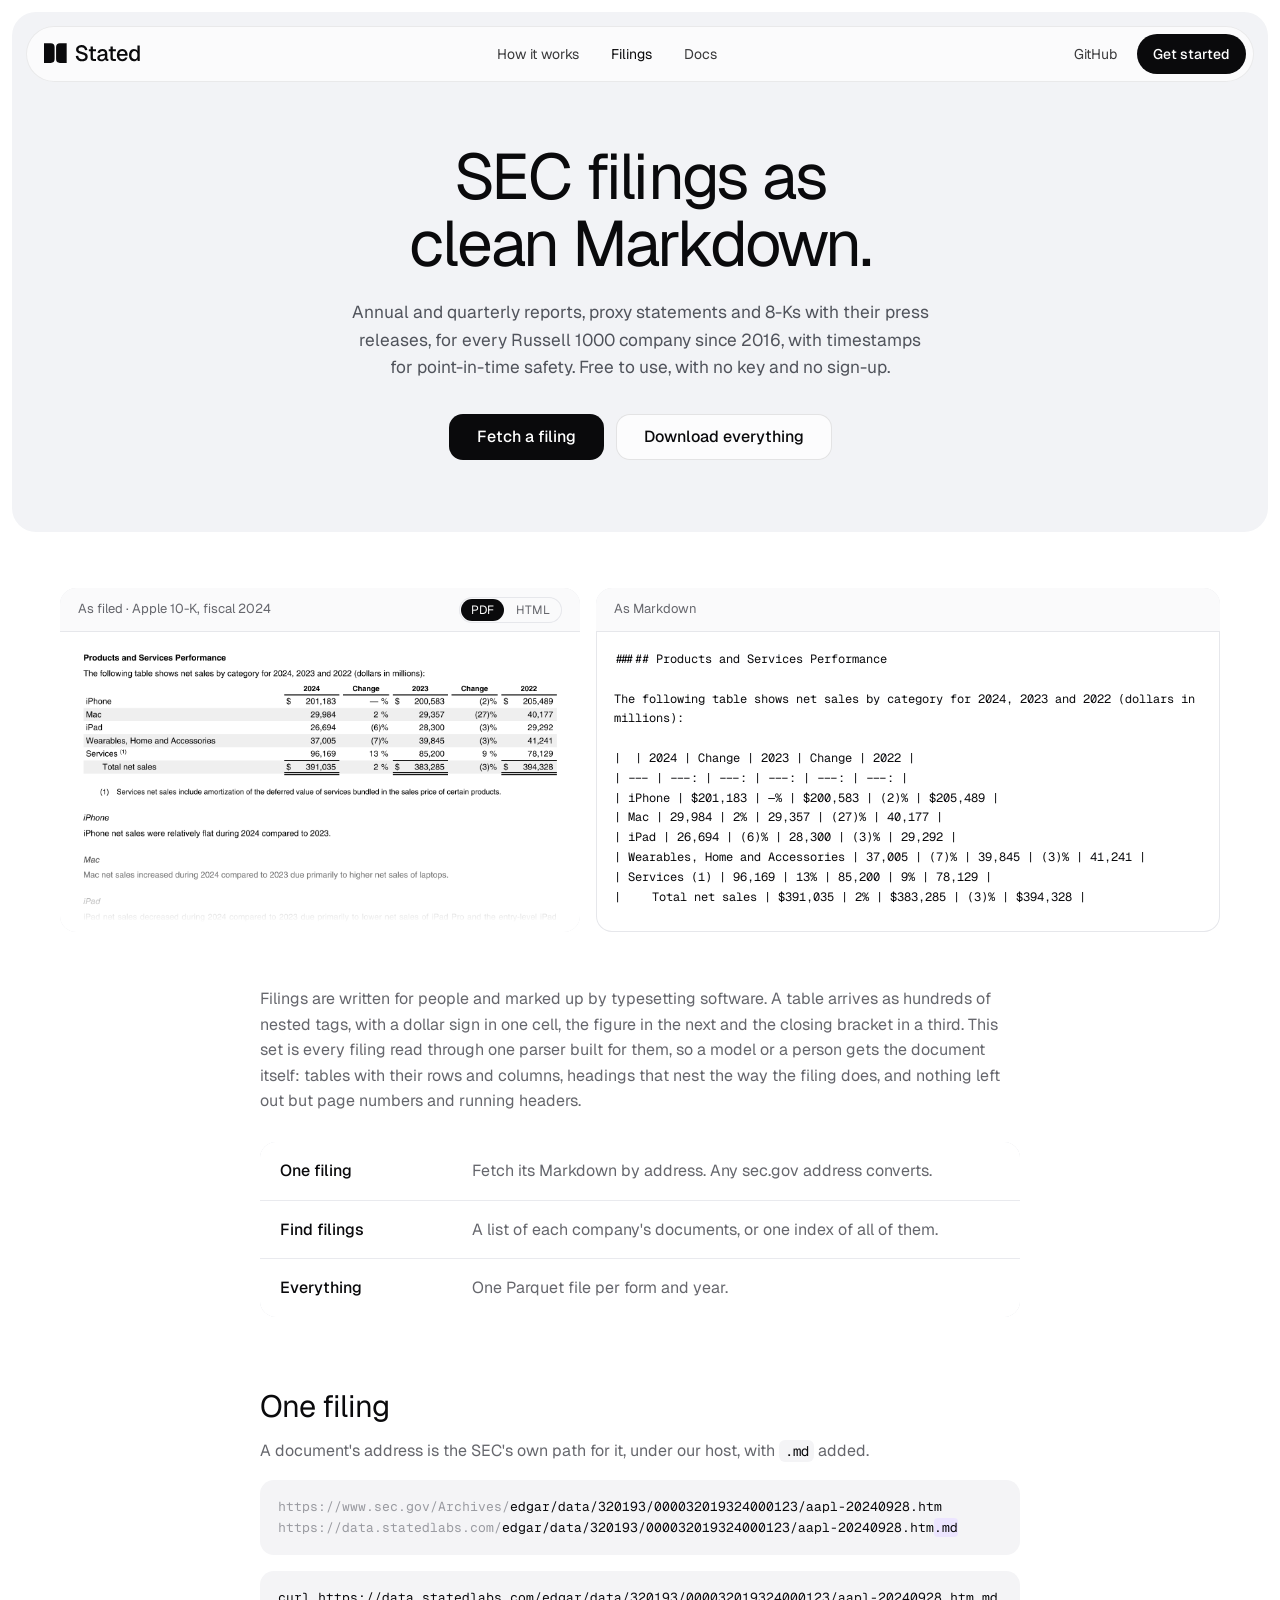
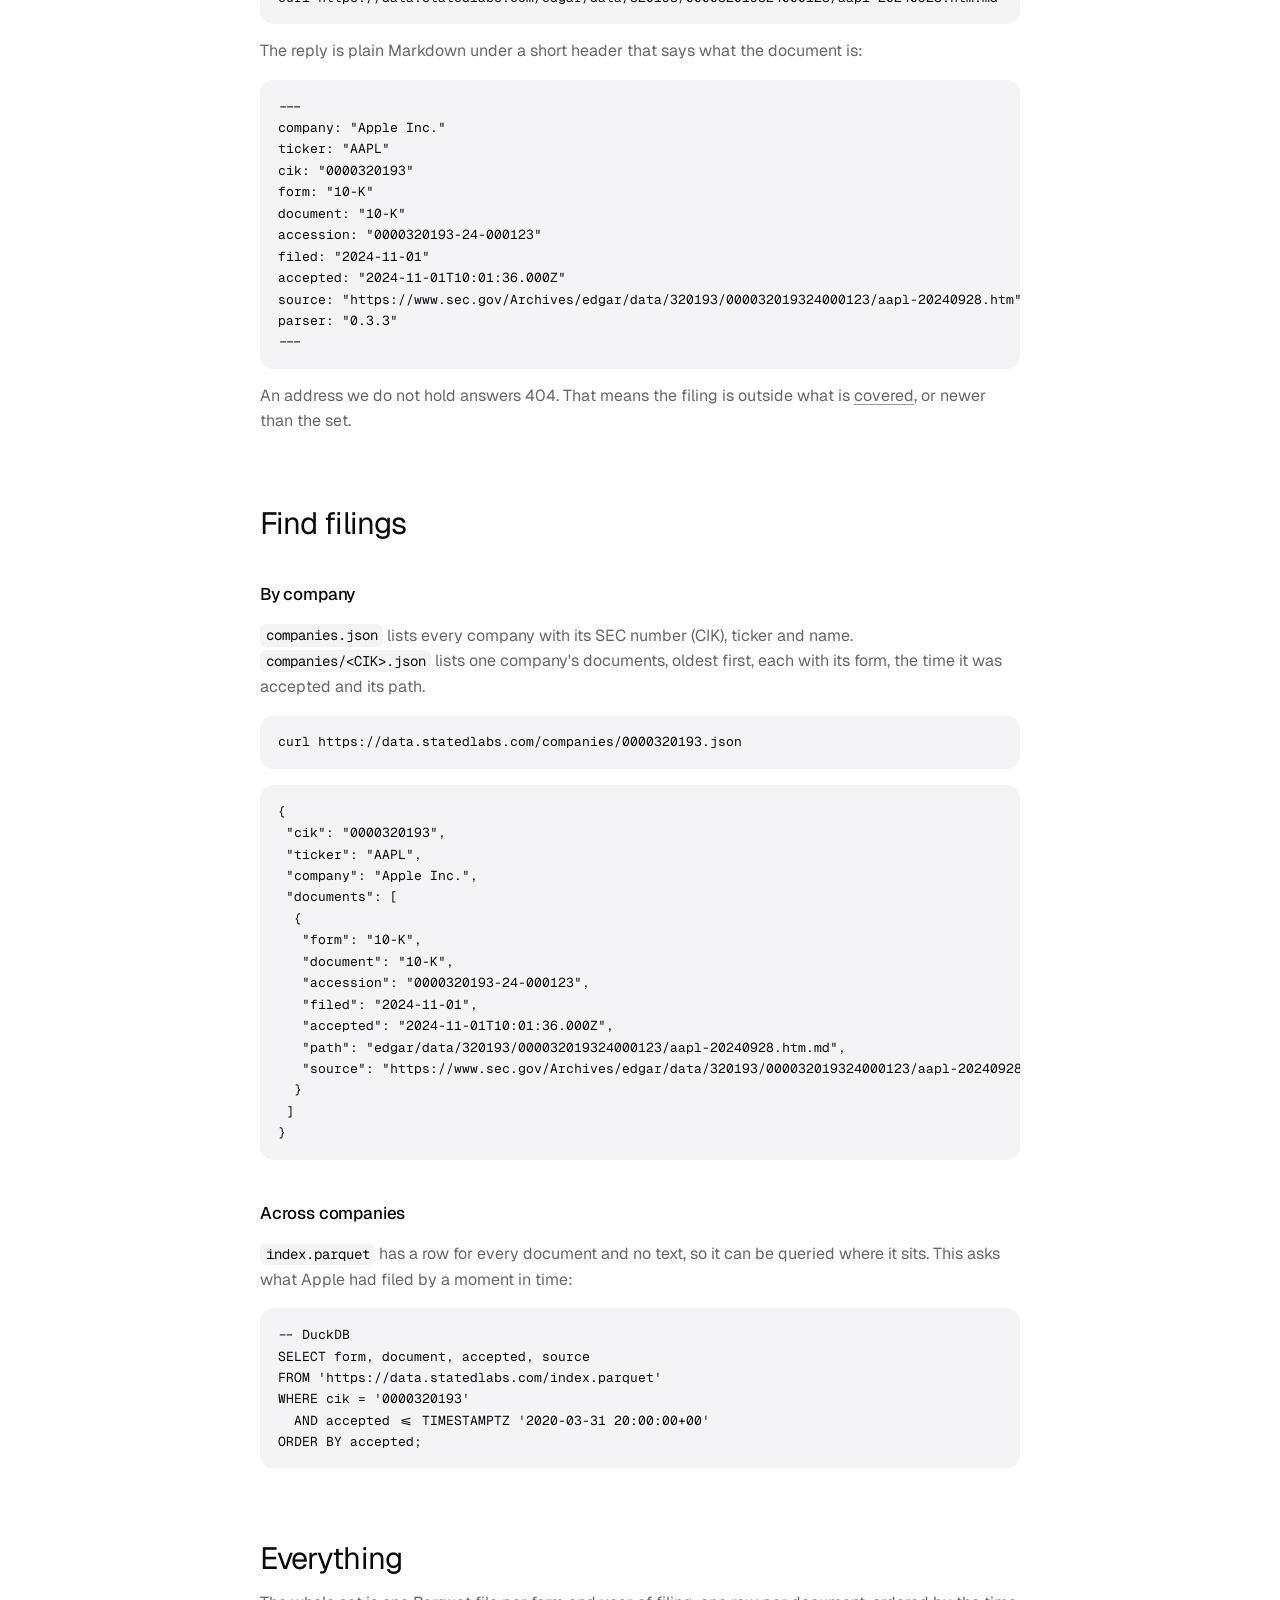
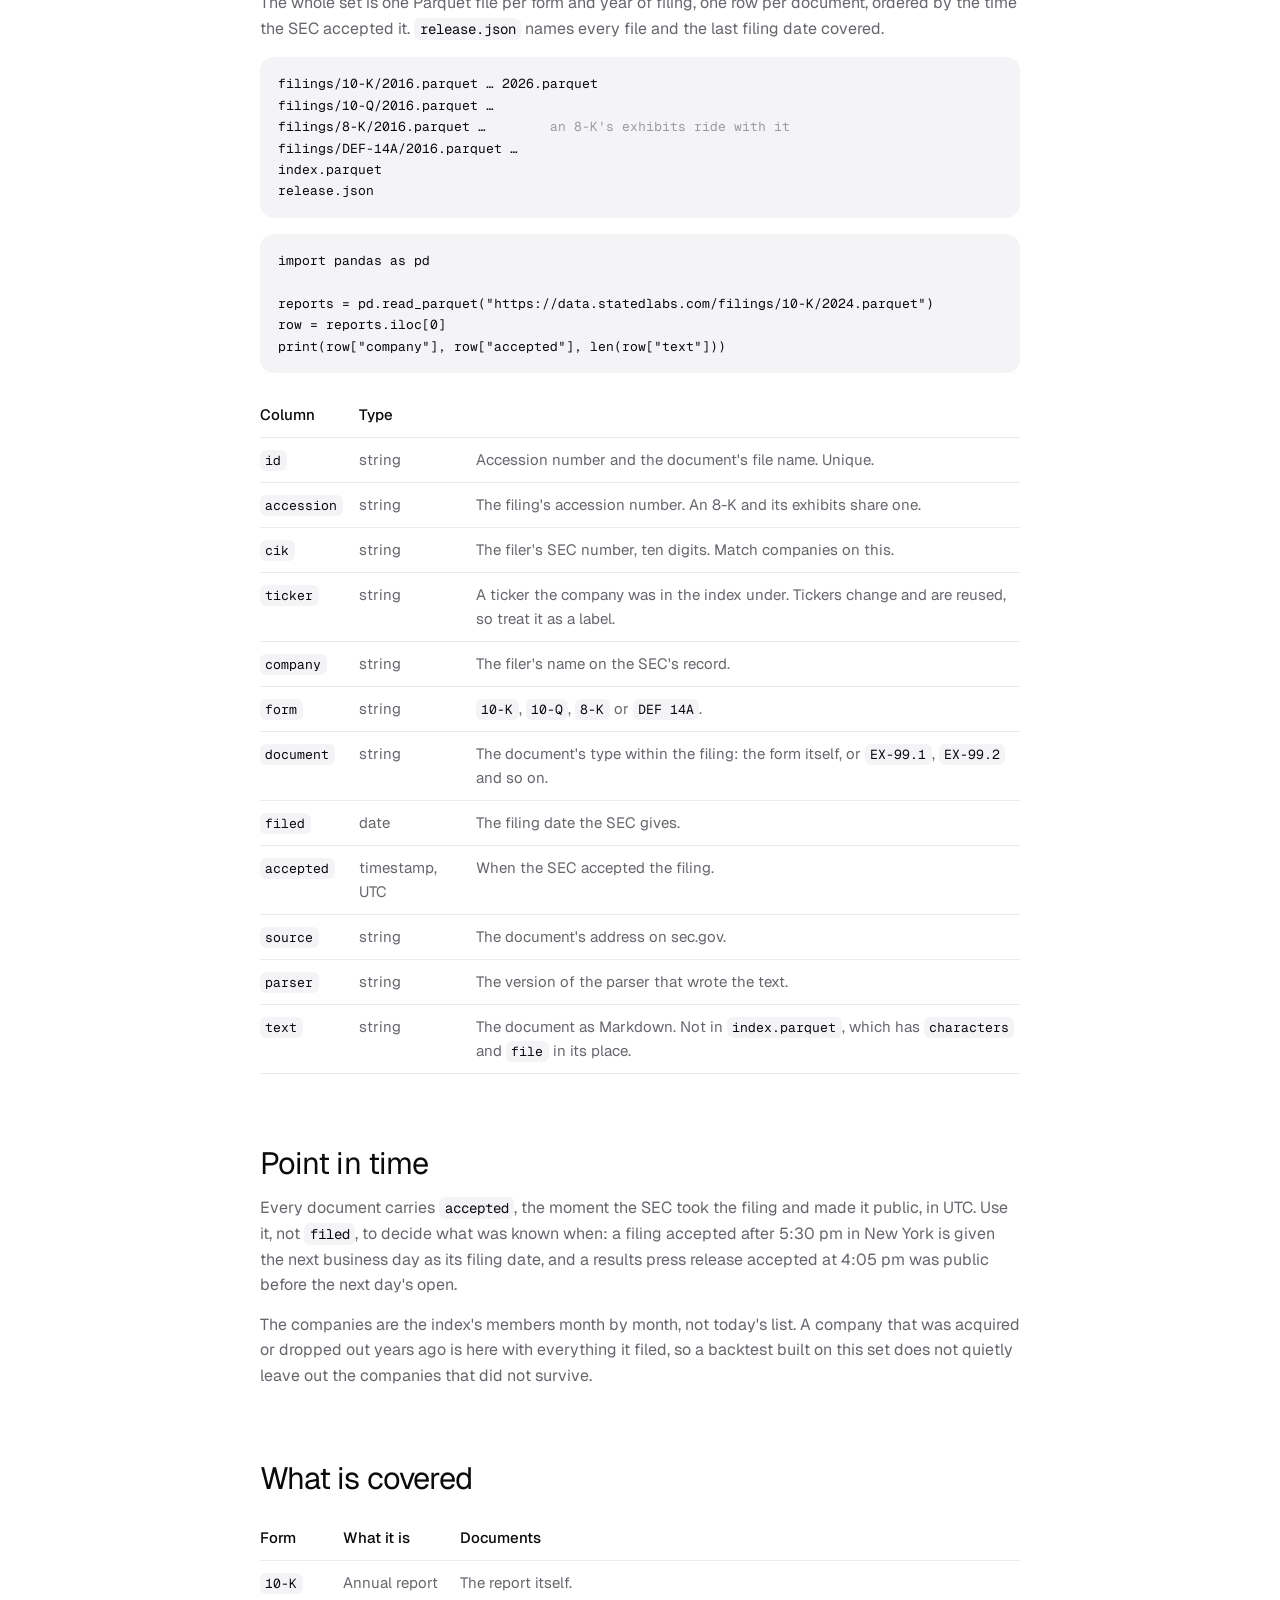
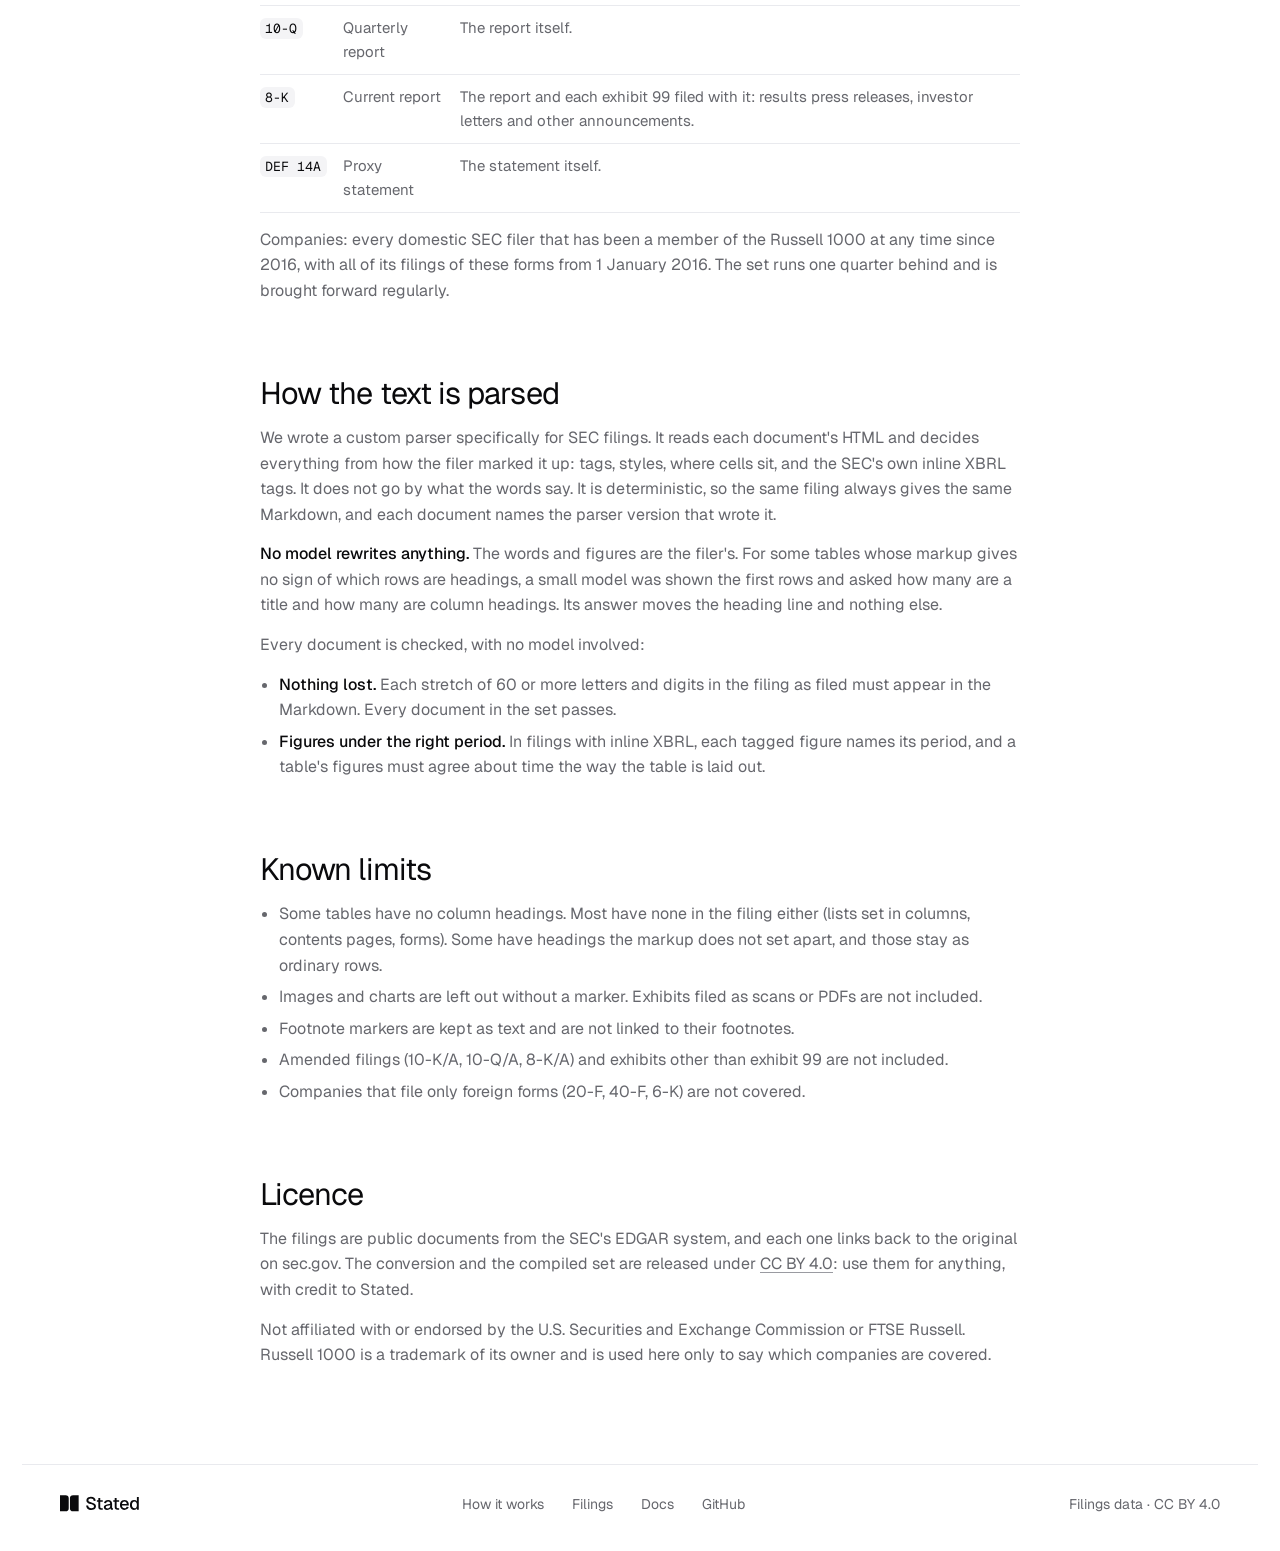
==== site/filings/index.html @ c60f2b0d "Filings guide: show the PDF page beside the Markdown The left panel's first view is now the page fro" ====
<!doctype html>
<html lang="en">
<head>
<meta charset="utf-8">
<meta name="viewport" content="width=device-width, initial-scale=1, viewport-fit=cover">
<meta name="description" content="SEC filings as clean Markdown: annual and quarterly reports, proxy statements and 8-Ks for the Russell 1000 since 2016, each with the time the SEC accepted it. Free to use.">
<title>SEC filings as Markdown · Stated</title>
<link rel="icon" href="../favicon.ico" sizes="32x32">
<link rel="icon" href="../favicon.svg" type="image/svg+xml">
<link rel="apple-touch-icon" href="../apple-touch-icon.png">
<link rel="preconnect" href="https://fonts.googleapis.com">
<link rel="preconnect" href="https://fonts.gstatic.com" crossorigin>
<link rel="stylesheet" href="https://fonts.googleapis.com/css2?family=Geist:wght@400;500;600&family=Geist+Mono:wght@400;500&display=swap">
<style>
html, body { margin: 0; }
/* The landing page's tokens and manner: one sans at regular weight, mono only for code and values, colour nearly
   absent. This page is reference, so it is a single reading column under a short inset panel. */
:root {
  --bg: #FFFFFF; --fg: #0A0A0C; --muted: #66676D; --faint: #9A9BA1; --rule: #E9EAEE; --band: #F4F4F6;
  --win: #FFFFFF; --win-rule: #E6E7EB; --win-bar: #FAFAFB; --hl: #ECE5FF; --accent: #6D3DF2;
  --media: #F2F3F6; --media-ink: #0A0A0C; --media-muted: #50535B;
  --nav-bg: rgba(255, 255, 255, 0.72); --nav-ink: #0A0A0C; --nav-rule: rgba(10, 10, 12, 0.07);
  --btn-bg: #0A0A0C; --btn-ink: #FFFFFF; --btn-hover: #26282E;
  --btn2-bg: rgba(255, 255, 255, 0.75); --btn2-ink: #0A0A0C; --btn2-rule: rgba(10, 10, 12, 0.1); --btn2-hover: #FFFFFF;
  --sans: "Geist", system-ui, -apple-system, "Segoe UI", Helvetica, Arial, sans-serif;
  --mono: "Geist Mono", ui-monospace, "SF Mono", Menlo, Consolas, monospace;
}
@media (prefers-color-scheme: dark) {
  :root:not([data-theme="light"]) {
    --bg: #0A0A0C; --fg: #F2F2F4; --muted: #9C9DA4; --faint: #6E6F76; --rule: #1E1F24; --band: #111216;
    --win: #17181D; --win-rule: #26272E; --win-bar: #1B1C22; --hl: rgba(160, 130, 255, 0.2); --accent: #A98BFF;
    --media: #0B0F16; --media-ink: #F5F7FA; --media-muted: rgba(245, 247, 250, 0.78);
    --nav-bg: rgba(255, 255, 255, 0.07); --nav-ink: #F5F7FA; --nav-rule: rgba(255, 255, 255, 0.1);
    --btn-bg: #FFFFFF; --btn-ink: #0A0A0C; --btn-hover: #E9ECF2;
    --btn2-bg: rgba(255, 255, 255, 0.1); --btn2-ink: #F5F7FA; --btn2-rule: rgba(255, 255, 255, 0.14); --btn2-hover: rgba(255, 255, 255, 0.16);
    color-scheme: dark;
  }
}
:root[data-theme="dark"] {
  --bg: #0A0A0C; --fg: #F2F2F4; --muted: #9C9DA4; --faint: #6E6F76; --rule: #1E1F24; --band: #111216;
  --win: #17181D; --win-rule: #26272E; --win-bar: #1B1C22; --hl: rgba(160, 130, 255, 0.2); --accent: #A98BFF;
  --media: #0B0F16; --media-ink: #F5F7FA; --media-muted: rgba(245, 247, 250, 0.78);
  --nav-bg: rgba(255, 255, 255, 0.07); --nav-ink: #F5F7FA; --nav-rule: rgba(255, 255, 255, 0.1);
  --btn-bg: #FFFFFF; --btn-ink: #0A0A0C; --btn-hover: #E9ECF2;
  --btn2-bg: rgba(255, 255, 255, 0.1); --btn2-ink: #F5F7FA; --btn2-rule: rgba(255, 255, 255, 0.14); --btn2-hover: rgba(255, 255, 255, 0.16);
  color-scheme: dark;
}
body {
  background: var(--bg); color: var(--fg); font-family: var(--sans); font-size: 16px; line-height: 1.6;
  padding-left: max(12px, env(safe-area-inset-left, 0px)); padding-right: max(12px, env(safe-area-inset-right, 0px));
  padding-block: 12px 0; -webkit-font-smoothing: antialiased;
}
a { color: inherit; }
a:focus-visible { outline: 2px solid var(--accent); outline-offset: 3px; border-radius: 8px; }

/* ---------- Top panel ---------- */
.hero {
  position: relative; border-radius: 24px; background: var(--media); color: var(--media-ink);
  display: grid; justify-items: center; text-align: center; padding: 132px 20px 72px;
}
.nav {
  position: absolute; top: 14px; left: 14px; right: 14px;
  display: flex; align-items: center; justify-content: space-between; gap: 16px;
  height: 56px; padding: 0 8px 0 18px; border-radius: 999px;
  background: var(--nav-bg); color: var(--nav-ink); box-shadow: inset 0 0 0 1px var(--nav-rule); text-align: left;
}
.brand { display: inline-flex; align-items: center; text-decoration: none; }
.logo {
  display: block; height: 22px; aspect-ratio: 525 / 120; background-color: currentColor;
  -webkit-mask: url("../logo.svg") center / contain no-repeat; mask: url("../logo.svg") center / contain no-repeat;
}
.nav-mid { display: flex; gap: 32px; font-size: 0.875rem; }
.nav-mid a, .nav-end a.plain { text-decoration: none; opacity: 0.8; }
.nav-mid a:hover, .nav-end a.plain:hover, .nav-mid a[aria-current] { opacity: 1; }
.nav-end { display: flex; align-items: center; gap: 20px; font-size: 0.875rem; }
.pill { text-decoration: none; background: var(--btn-bg); color: var(--btn-ink); padding: 9px 16px; border-radius: 999px; font-weight: 500; }
@media (max-width: 760px) { .nav-mid, .nav-end a.plain { display: none; } }
h1 { margin: 0; max-width: 16ch; font-weight: 400; font-size: clamp(2.4rem, 5vw, 4.25rem); line-height: 1.04; letter-spacing: -0.035em; text-wrap: balance; }
.lede { margin: 22px 0 0; max-width: 40rem; text-wrap: balance; font-size: clamp(1.05rem, 1.35vw, 1.2rem); color: var(--media-muted); }
.actions { display: flex; flex-wrap: wrap; justify-content: center; gap: 12px; margin-top: 32px; }
.btn { display: inline-flex; align-items: center; text-decoration: none; font-size: 1rem; font-weight: 500; line-height: 1; padding: 15px 28px; border-radius: 14px; transition: background-color 160ms ease; }
.btn-light { background: var(--btn-bg); color: var(--btn-ink); }
.btn-light:hover { background: var(--btn-hover); }
.btn-glass { background: var(--btn2-bg); color: var(--btn2-ink); box-shadow: inset 0 0 0 1px var(--btn2-rule); }
.btn-glass:hover { background: var(--btn2-hover); }

/* ---------- Before and after ---------- */
.pair { max-width: 1160px; margin: 56px auto 0; display: grid; grid-template-columns: 5fr 6fr; gap: 16px; }
@media (max-width: 900px) { .pair { grid-template-columns: 1fr; } }
.win { min-width: 0; border-radius: 16px; background: var(--win); box-shadow: inset 0 0 0 1px var(--win-rule); overflow: hidden; }
.win-bar { display: flex; align-items: center; justify-content: space-between; gap: 12px; min-height: 44px; box-sizing: border-box; padding: 0 18px; background: var(--win-bar); border-bottom: 1px solid var(--win-rule); font-size: 0.8125rem; color: var(--muted); }
.win { position: relative; }
.win > input { position: absolute; opacity: 0; pointer-events: none; }
.seg { display: inline-flex; gap: 2px; padding: 2px; border-radius: 999px; box-shadow: inset 0 0 0 1px var(--win-rule); }
.seg label { padding: 2px 10px; border-radius: 999px; font-size: 0.75rem; line-height: 1.5; cursor: pointer; }
#filed-pdf:checked ~ .win-bar label[for="filed-pdf"], #filed-html:checked ~ .win-bar label[for="filed-html"] { background: var(--fg); color: var(--bg); }
.win > input:focus-visible ~ .win-bar .seg { outline: 2px solid var(--accent); outline-offset: 2px; }
.win .page { height: 300px; box-sizing: border-box; padding: 0 10px; background: #FFFFFF; display: none; place-items: start center; overflow: hidden; }
.win .page img { display: block; max-width: 100%; height: auto; -webkit-mask: linear-gradient(#000 70%, transparent); mask: linear-gradient(#000 70%, transparent); }
#filed-pdf:checked ~ .page { display: grid; }
#filed-html:not(:checked) ~ pre.soup { display: none; }
.win pre { margin: 0; padding: 18px; font-size: 0.75rem; white-space: pre-wrap; border-radius: 0; background: none; box-shadow: none; height: 300px; box-sizing: border-box; }
.win pre.soup { white-space: pre-wrap; word-break: break-all; color: var(--faint); overflow: hidden; -webkit-mask: linear-gradient(#000 70%, transparent); mask: linear-gradient(#000 70%, transparent); }

/* ---------- Reading column ---------- */
main { max-width: 760px; margin: 0 auto; padding: 40px clamp(4px, 3vw, 24px) 96px; }
h2 { margin: 72px 0 0; font-weight: 400; font-size: clamp(1.6rem, 2.4vw, 2.1rem); line-height: 1.15; letter-spacing: -0.03em; scroll-margin-top: 24px; }
h3 { margin: 40px 0 0; font-weight: 500; font-size: 1.0625rem; letter-spacing: -0.01em; scroll-margin-top: 24px; }
p, ul { margin: 14px 0 0; }
p, li { color: var(--muted); }
p strong, li strong { color: var(--fg); font-weight: 500; }
ul { padding-left: 1.2em; }
li + li { margin-top: 6px; }
main a { text-decoration-color: var(--faint); text-underline-offset: 3px; }
main a:hover { text-decoration-color: currentColor; }
code { font-family: var(--mono); font-size: 0.875em; background: var(--band); padding: 0.15em 0.4em; border-radius: 6px; color: var(--fg); }
pre {
  margin: 16px 0 0; padding: 16px 18px; border-radius: 14px; background: var(--band); overflow-x: auto;
  font-family: var(--mono); font-size: 0.8125rem; line-height: 1.65; color: var(--fg); tab-size: 2;
}
pre.wrap { white-space: pre-wrap; overflow-wrap: anywhere; }
pre .dim { color: var(--faint); }
pre mark { background: var(--hl); color: inherit; border-radius: 4px; padding: 1px 0; }
.ways { margin: 28px 0 0; padding: 0; list-style: none; display: grid; gap: 1px; background: var(--rule); border-radius: 16px; overflow: hidden; box-shadow: inset 0 0 0 1px var(--rule); }
.ways li { margin: 0; background: var(--bg); padding: 16px 20px; display: grid; grid-template-columns: 11rem 1fr; gap: 16px; align-items: baseline; }
.ways a { color: var(--fg); font-weight: 500; text-decoration: none; }
.ways a:hover { text-decoration: underline; text-underline-offset: 3px; }
@media (max-width: 600px) { .ways li { grid-template-columns: 1fr; gap: 2px; } }
.table { margin: 20px 0 0; overflow-x: auto; }
table { width: 100%; border-collapse: collapse; font-size: 0.9375rem; }
th { text-align: left; font-weight: 500; color: var(--fg); padding: 10px 16px 10px 0; border-bottom: 1px solid var(--rule); white-space: nowrap; }
td { vertical-align: top; padding: 10px 16px 10px 0; border-bottom: 1px solid var(--rule); color: var(--muted); }
td:first-child { white-space: nowrap; color: var(--fg); }
td:last-child, th:last-child { padding-right: 0; }

.footer { max-width: 1160px; margin: 0 auto; display: flex; flex-wrap: wrap; align-items: center; justify-content: space-between; gap: 16px 32px; padding: 28px clamp(4px, 3vw, 40px) 36px; font-size: 0.875rem; color: var(--muted); border-top: 1px solid var(--rule); }
.footer .brand { color: var(--fg); }
.footer .logo { height: 18px; }
.footer-links { display: flex; flex-wrap: wrap; gap: 8px 28px; }
.footer-links a { text-decoration: none; }
.footer-links a:hover { color: var(--fg); }
</style>
</head>
<body>
<header class="hero">
  <nav class="nav">
    <a class="brand" href="../" aria-label="Stated"><span class="logo" role="img" aria-label="Stated"></span></a>
    <div class="nav-mid">
      <a href="../#how">How it works</a>
      <a href="./" aria-current="page">Filings</a>
      <a href="https://github.com/zmccormick7/Stated/blob/main/docs/features.md">Docs</a>
    </div>
    <div class="nav-end">
      <a class="plain" href="https://github.com/zmccormick7/Stated">GitHub</a>
      <a class="pill" href="https://github.com/zmccormick7/Stated#install">Get started</a>
    </div>
  </nav>
  <h1>SEC filings as clean Markdown.</h1>
  <p class="lede">Annual and quarterly reports, proxy statements and 8-Ks with their press releases, for every Russell 1000 company since 2016, with timestamps for point-in-time safety. Free to use, with no key and no sign-up.</p>
  <div class="actions">
    <a class="btn btn-light" href="#one">Fetch a filing</a>
    <a class="btn btn-glass" href="#all">Download everything</a>
  </div>
</header>

<div class="pair" aria-label="The same table as filed and as Markdown">
  <div class="win">
    <input type="radio" name="filed" id="filed-pdf" checked>
    <input type="radio" name="filed" id="filed-html">
    <div class="win-bar"><span>As filed · Apple 10-K, fiscal 2024</span><span class="seg"><label for="filed-pdf">PDF</label><label for="filed-html">HTML</label></span></div>
    <div class="page"><img src="apple-10k-net-sales.png" width="753" height="440" alt="The table as it appears in the PDF of the filing: net sales by category for 2024, 2023 and 2022, with a row each for iPhone, Mac, iPad, Wearables, Home and Accessories, and Services, and a total."></div>
    <pre class="soup" aria-hidden="true">&lt;tr&gt;&lt;td colspan="3" style="padding:2px 1pt;text-align:left;vertical-align:bottom"&gt;&lt;span style="color:#000000;font-family:'Helvetica',sans-serif;font-size:9pt;font-weight:400;line-height:100%"&gt;iPhone&lt;/span&gt;&lt;/td&gt;&lt;td style="border-top:1pt solid #000000;padding:2px 0 2px 1pt;text-align:left;vertical-align:bottom"&gt;&lt;span style="color:#000000;font-family:'Helvetica',sans-serif;font-size:9pt;font-weight:400;line-height:100%"&gt;$&lt;/span&gt;&lt;/td&gt;&lt;td style="border-top:1pt solid #000000;padding:2px 0;text-align:right;vertical-align:bottom"&gt;&lt;span style="color:#000000;font-family:'Helvetica',sans-serif;font-size:9pt;font-weight:400;line-height:100%"&gt;201,183&amp;#160;&lt;/span&gt;&lt;/td&gt;&lt;td style="border-top:1pt solid #000000;padding:2px 1pt 2px 0;text-align:right;vertical-align:bottom"/&gt;&lt;td colspan="3" style="padding:0 1pt"/&gt;&lt;td colspan="2" style="border-top:1pt solid #000000;padding:2px 0 2px 1pt;text-align:right;vertical-align:bottom"&gt;&lt;span style="color:#000000;font-family:'Helvetica',sans-serif;font-size:9pt;font-weight:400;line-height:100%"&gt;&amp;#8212;&amp;#160;&lt;/span&gt;&lt;/td&gt;&lt;td style="border-top:1pt solid #000000;padding:2px 1pt 2px 0;text-align:right;vertical-align:bottom"&gt;&lt;span style="color:#000000;font-family:'Helvetica',sans-serif;font-size:9pt;font-weight:400;line-height:100%"&gt;%&lt;/span&gt;&lt;/td&gt;&lt;td colspan="3" style="padding:0 1pt"/&gt;&lt;td style="border-top:1pt solid #000000;padding:2px 0 2px 1pt;text-align:left;vertical-align:bottom"&gt;&lt;span style="color:#000000;font-family:'Helvetica',sans-serif;font-size:9pt;font-weight:400;line-height:100%"&gt;$&lt;/span&gt;&lt;/td&gt;</pre>
  </div>
  <div class="win">
    <div class="win-bar"><span>As Markdown</span></div>
<pre>##### Products and Services Performance

The following table shows net sales by category for 2024, 2023 and 2022 (dollars in millions):

|  | 2024 | Change | 2023 | Change | 2022 |
| --- | ---: | ---: | ---: | ---: | ---: |
| iPhone | $201,183 | —% | $200,583 | (2)% | $205,489 |
| Mac | 29,984 | 2% | 29,357 | (27)% | 40,177 |
| iPad | 26,694 | (6)% | 28,300 | (3)% | 29,292 |
| Wearables, Home and Accessories | 37,005 | (7)% | 39,845 | (3)% | 41,241 |
| Services (1) | 96,169 | 13% | 85,200 | 9% | 78,129 |
|   Total net sales | $391,035 | 2% | $383,285 | (3)% | $394,328 |</pre>
  </div>
</div>

<main>
  <p>Filings are written for people and marked up by typesetting software. A table arrives as hundreds of nested tags, with a dollar sign in one cell, the figure in the next and the closing bracket in a third. This set is every filing read through one parser built for them, so a model or a person gets the document itself: tables with their rows and columns, headings that nest the way the filing does, and nothing left out but page numbers and running headers.</p>

  <ul class="ways">
    <li><a href="#one">One filing</a><span>Fetch its Markdown by address. Any sec.gov address converts.</span></li>
    <li><a href="#find">Find filings</a><span>A list of each company's documents, or one index of all of them.</span></li>
    <li><a href="#all">Everything</a><span>One Parquet file per form and year.</span></li>
  </ul>

  <h2 id="one">One filing</h2>
  <p>A document's address is the SEC's own path for it, under our host, with <code>.md</code> added.</p>
<pre class="wrap"><span class="dim">https://www.sec.gov/Archives/</span>edgar/data/320193/000032019324000123/aapl-20240928.htm
<span class="dim">https://data.statedlabs.com/</span>edgar/data/320193/000032019324000123/aapl-20240928.htm<mark>.md</mark></pre>
<pre class="wrap">curl https://data.statedlabs.com/edgar/data/320193/000032019324000123/aapl-20240928.htm.md</pre>
  <p>The reply is plain Markdown under a short header that says what the document is:</p>
<pre>---
company: "Apple Inc."
ticker: "AAPL"
cik: "0000320193"
form: "10-K"
document: "10-K"
accession: "0000320193-24-000123"
filed: "2024-11-01"
accepted: "2024-11-01T10:01:36.000Z"
source: "https://www.sec.gov/Archives/edgar/data/320193/000032019324000123/aapl-20240928.htm"
parser: "0.3.3"
---</pre>
  <p>An address we do not hold answers 404. That means the filing is outside what is <a href="#covered">covered</a>, or newer than the set.</p>

  <h2 id="find">Find filings</h2>
  <h3>By company</h3>
  <p><code>companies.json</code> lists every company with its SEC number (CIK), ticker and name. <code>companies/&lt;CIK&gt;.json</code> lists one company's documents, oldest first, each with its form, the time it was accepted and its path.</p>
<pre class="wrap">curl https://data.statedlabs.com/companies/0000320193.json</pre>
<pre>{
 "cik": "0000320193",
 "ticker": "AAPL",
 "company": "Apple Inc.",
 "documents": [
  {
   "form": "10-K",
   "document": "10-K",
   "accession": "0000320193-24-000123",
   "filed": "2024-11-01",
   "accepted": "2024-11-01T10:01:36.000Z",
   "path": "edgar/data/320193/000032019324000123/aapl-20240928.htm.md",
   "source": "https://www.sec.gov/Archives/edgar/data/320193/000032019324000123/aapl-20240928.htm"
  }
 ]
}</pre>
  <h3>Across companies</h3>
  <p><code>index.parquet</code> has a row for every document and no text, so it can be queried where it sits. This asks what Apple had filed by a moment in time:</p>
<pre>-- DuckDB
SELECT form, document, accepted, source
FROM 'https://data.statedlabs.com/index.parquet'
WHERE cik = '0000320193'
  AND accepted &lt;= TIMESTAMPTZ '2020-03-31 20:00:00+00'
ORDER BY accepted;</pre>

  <h2 id="all">Everything</h2>
  <p>The whole set is one Parquet file per form and year of filing, one row per document, ordered by the time the SEC accepted it. <code>release.json</code> names every file and the last filing date covered.</p>
<pre>filings/10-K/2016.parquet … 2026.parquet
filings/10-Q/2016.parquet …
filings/8-K/2016.parquet …        <span class="dim">an 8-K's exhibits ride with it</span>
filings/DEF-14A/2016.parquet …
index.parquet
release.json</pre>
<pre>import pandas as pd

reports = pd.read_parquet("https://data.statedlabs.com/filings/10-K/2024.parquet")
row = reports.iloc[0]
print(row["company"], row["accepted"], len(row["text"]))</pre>
  <div class="table">
    <table>
      <thead><tr><th>Column</th><th>Type</th><th></th></tr></thead>
      <tbody>
        <tr><td><code>id</code></td><td>string</td><td>Accession number and the document's file name. Unique.</td></tr>
        <tr><td><code>accession</code></td><td>string</td><td>The filing's accession number. An 8-K and its exhibits share one.</td></tr>
        <tr><td><code>cik</code></td><td>string</td><td>The filer's SEC number, ten digits. Match companies on this.</td></tr>
        <tr><td><code>ticker</code></td><td>string</td><td>A ticker the company was in the index under. Tickers change and are reused, so treat it as a label.</td></tr>
        <tr><td><code>company</code></td><td>string</td><td>The filer's name on the SEC's record.</td></tr>
        <tr><td><code>form</code></td><td>string</td><td><code>10-K</code>, <code>10-Q</code>, <code>8-K</code> or <code>DEF 14A</code>.</td></tr>
        <tr><td><code>document</code></td><td>string</td><td>The document's type within the filing: the form itself, or <code>EX-99.1</code>, <code>EX-99.2</code> and so on.</td></tr>
        <tr><td><code>filed</code></td><td>date</td><td>The filing date the SEC gives.</td></tr>
        <tr><td><code>accepted</code></td><td>timestamp, UTC</td><td>When the SEC accepted the filing.</td></tr>
        <tr><td><code>source</code></td><td>string</td><td>The document's address on sec.gov.</td></tr>
        <tr><td><code>parser</code></td><td>string</td><td>The version of the parser that wrote the text.</td></tr>
        <tr><td><code>text</code></td><td>string</td><td>The document as Markdown. Not in <code>index.parquet</code>, which has <code>characters</code> and <code>file</code> in its place.</td></tr>
      </tbody>
    </table>
  </div>

  <h2 id="time">Point in time</h2>
  <p>Every document carries <code>accepted</code>, the moment the SEC took the filing and made it public, in UTC. Use it, not <code>filed</code>, to decide what was known when: a filing accepted after 5:30 pm in New York is given the next business day as its filing date, and a results press release accepted at 4:05 pm was public before the next day's open.</p>
  <p>The companies are the index's members month by month, not today's list. A company that was acquired or dropped out years ago is here with everything it filed, so a backtest built on this set does not quietly leave out the companies that did not survive.</p>

  <h2 id="covered">What is covered</h2>
  <div class="table">
    <table>
      <thead><tr><th>Form</th><th>What it is</th><th>Documents</th></tr></thead>
      <tbody>
        <tr><td><code>10-K</code></td><td>Annual report</td><td>The report itself.</td></tr>
        <tr><td><code>10-Q</code></td><td>Quarterly report</td><td>The report itself.</td></tr>
        <tr><td><code>8-K</code></td><td>Current report</td><td>The report and each exhibit 99 filed with it: results press releases, investor letters and other announcements.</td></tr>
        <tr><td><code>DEF 14A</code></td><td>Proxy statement</td><td>The statement itself.</td></tr>
      </tbody>
    </table>
  </div>
  <p>Companies: every domestic SEC filer that has been a member of the Russell 1000 at any time since 2016, with all of its filings of these forms from 1 January 2016. The set runs one quarter behind and is brought forward regularly.</p>

  <h2 id="parsed">How the text is parsed</h2>
  <p>We wrote a custom parser specifically for SEC filings. It reads each document's HTML and decides everything from how the filer marked it up: tags, styles, where cells sit, and the SEC's own inline XBRL tags. It does not go by what the words say. It is deterministic, so the same filing always gives the same Markdown, and each document names the parser version that wrote it.</p>
  <p><strong>No model rewrites anything.</strong> The words and figures are the filer's. For some tables whose markup gives no sign of which rows are headings, a small model was shown the first rows and asked how many are a title and how many are column headings. Its answer moves the heading line and nothing else.</p>
  <p>Every document is checked, with no model involved:</p>
  <ul>
    <li><strong>Nothing lost.</strong> Each stretch of 60 or more letters and digits in the filing as filed must appear in the Markdown. Every document in the set passes.</li>
    <li><strong>Figures under the right period.</strong> In filings with inline XBRL, each tagged figure names its period, and a table's figures must agree about time the way the table is laid out.</li>
  </ul>

  <h2 id="limits">Known limits</h2>
  <ul>
    <li>Some tables have no column headings. Most have none in the filing either (lists set in columns, contents pages, forms). Some have headings the markup does not set apart, and those stay as ordinary rows.</li>
    <li>Images and charts are left out without a marker. Exhibits filed as scans or PDFs are not included.</li>
    <li>Footnote markers are kept as text and are not linked to their footnotes.</li>
    <li>Amended filings (10-K/A, 10-Q/A, 8-K/A) and exhibits other than exhibit 99 are not included.</li>
    <li>Companies that file only foreign forms (20-F, 40-F, 6-K) are not covered.</li>
  </ul>

  <h2 id="licence">Licence</h2>
  <p>The filings are public documents from the SEC's EDGAR system, and each one links back to the original on sec.gov. The conversion and the compiled set are released under <a href="https://creativecommons.org/licenses/by/4.0/">CC BY 4.0</a>: use them for anything, with credit to Stated.</p>
  <p>Not affiliated with or endorsed by the U.S. Securities and Exchange Commission or FTSE Russell. Russell 1000 is a trademark of its owner and is used here only to say which companies are covered.</p>
</main>

<footer class="footer">
  <a class="brand" href="../" aria-label="Stated"><span class="logo" role="img" aria-label="Stated"></span></a>
  <nav class="footer-links" aria-label="Footer">
    <a href="../#how">How it works</a>
    <a href="./">Filings</a>
    <a href="https://github.com/zmccormick7/Stated/blob/main/docs/features.md">Docs</a>
    <a href="https://github.com/zmccormick7/Stated">GitHub</a>
  </nav>
  <span>Filings data · CC BY 4.0</span>
</footer>
</body>
</html>
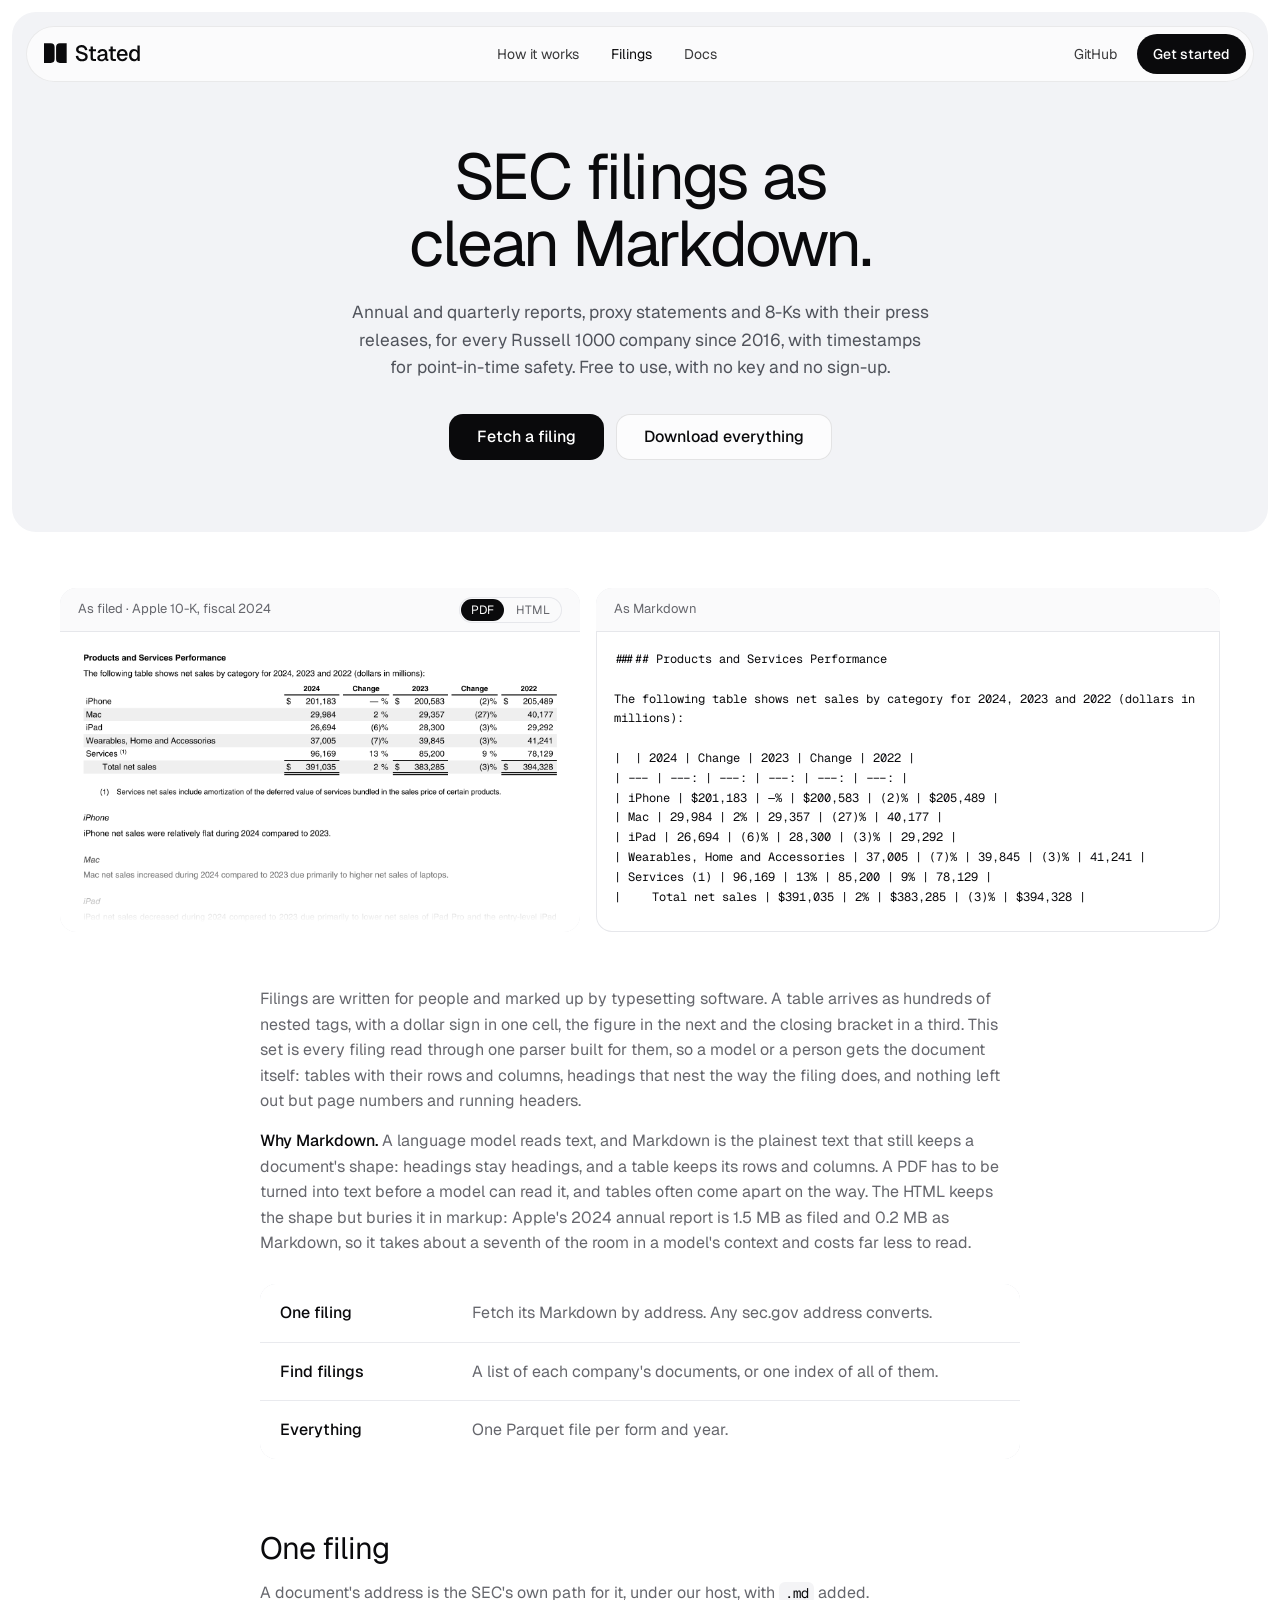
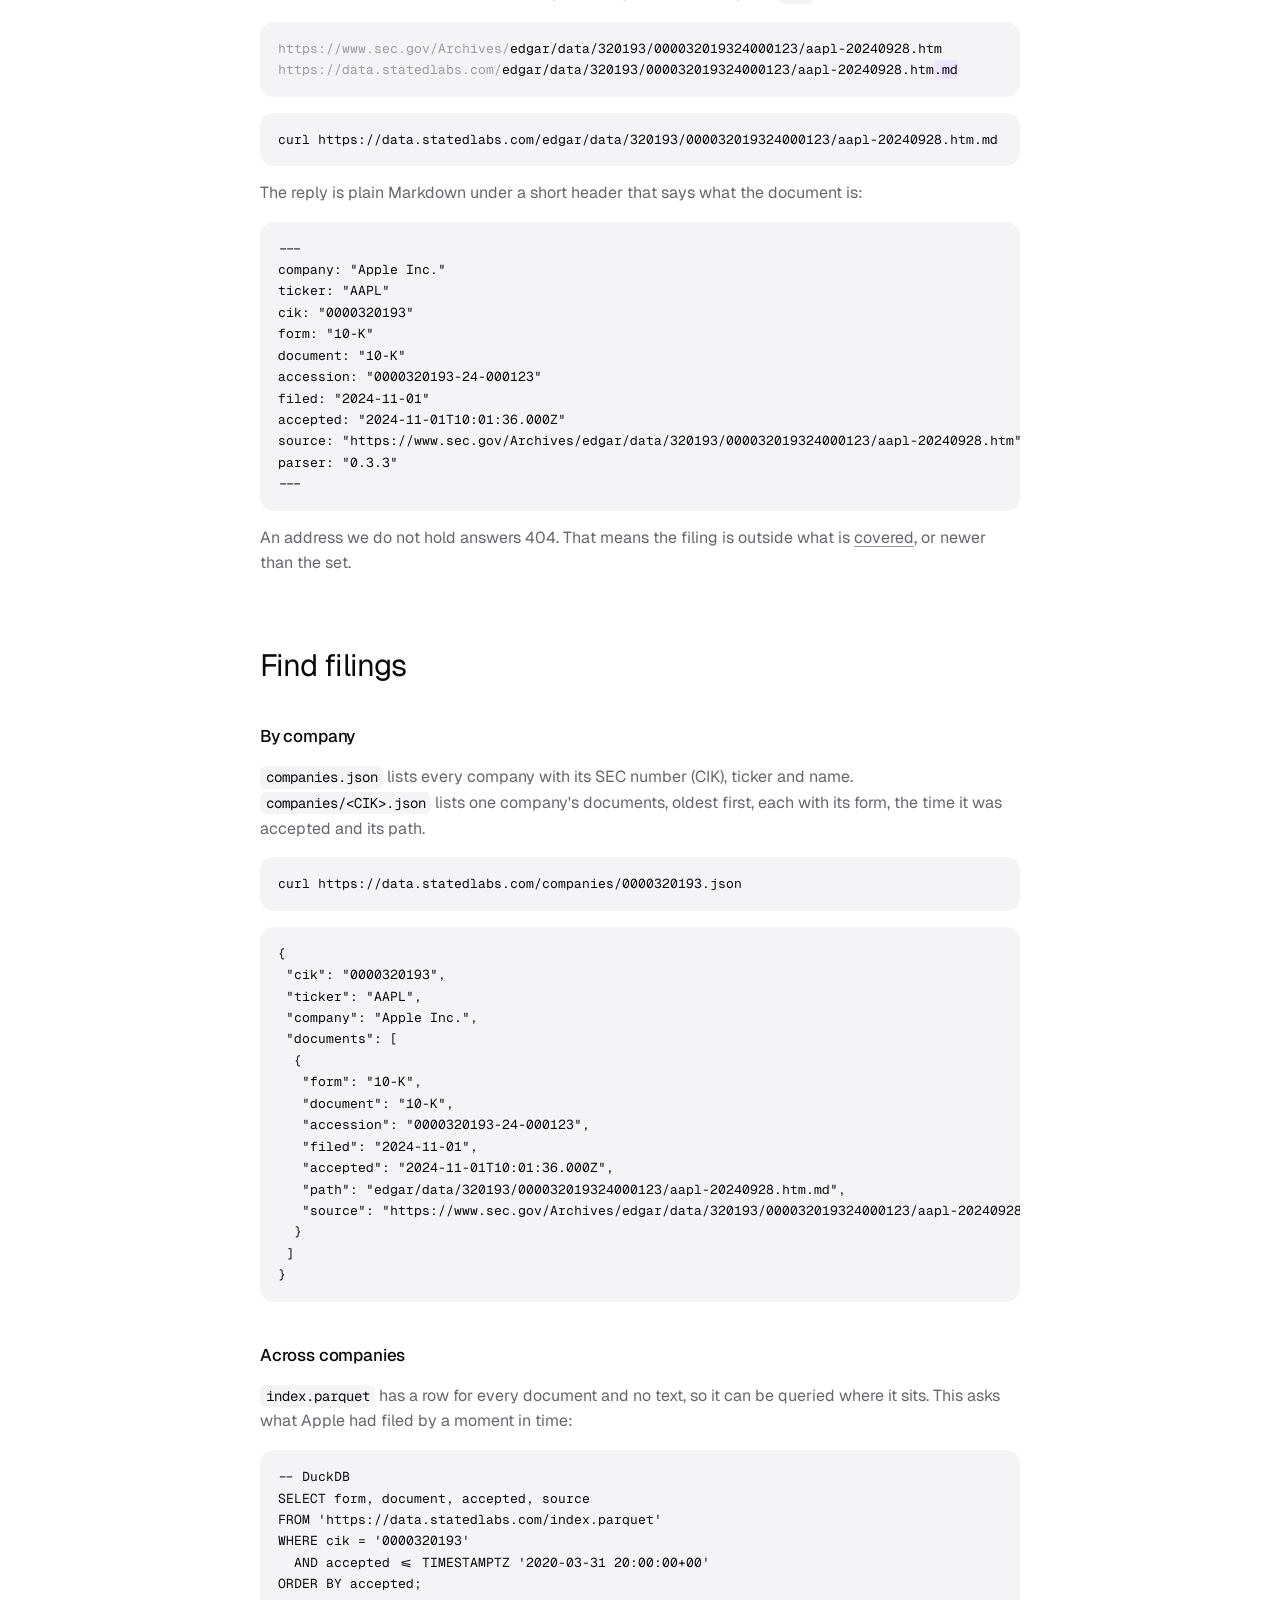
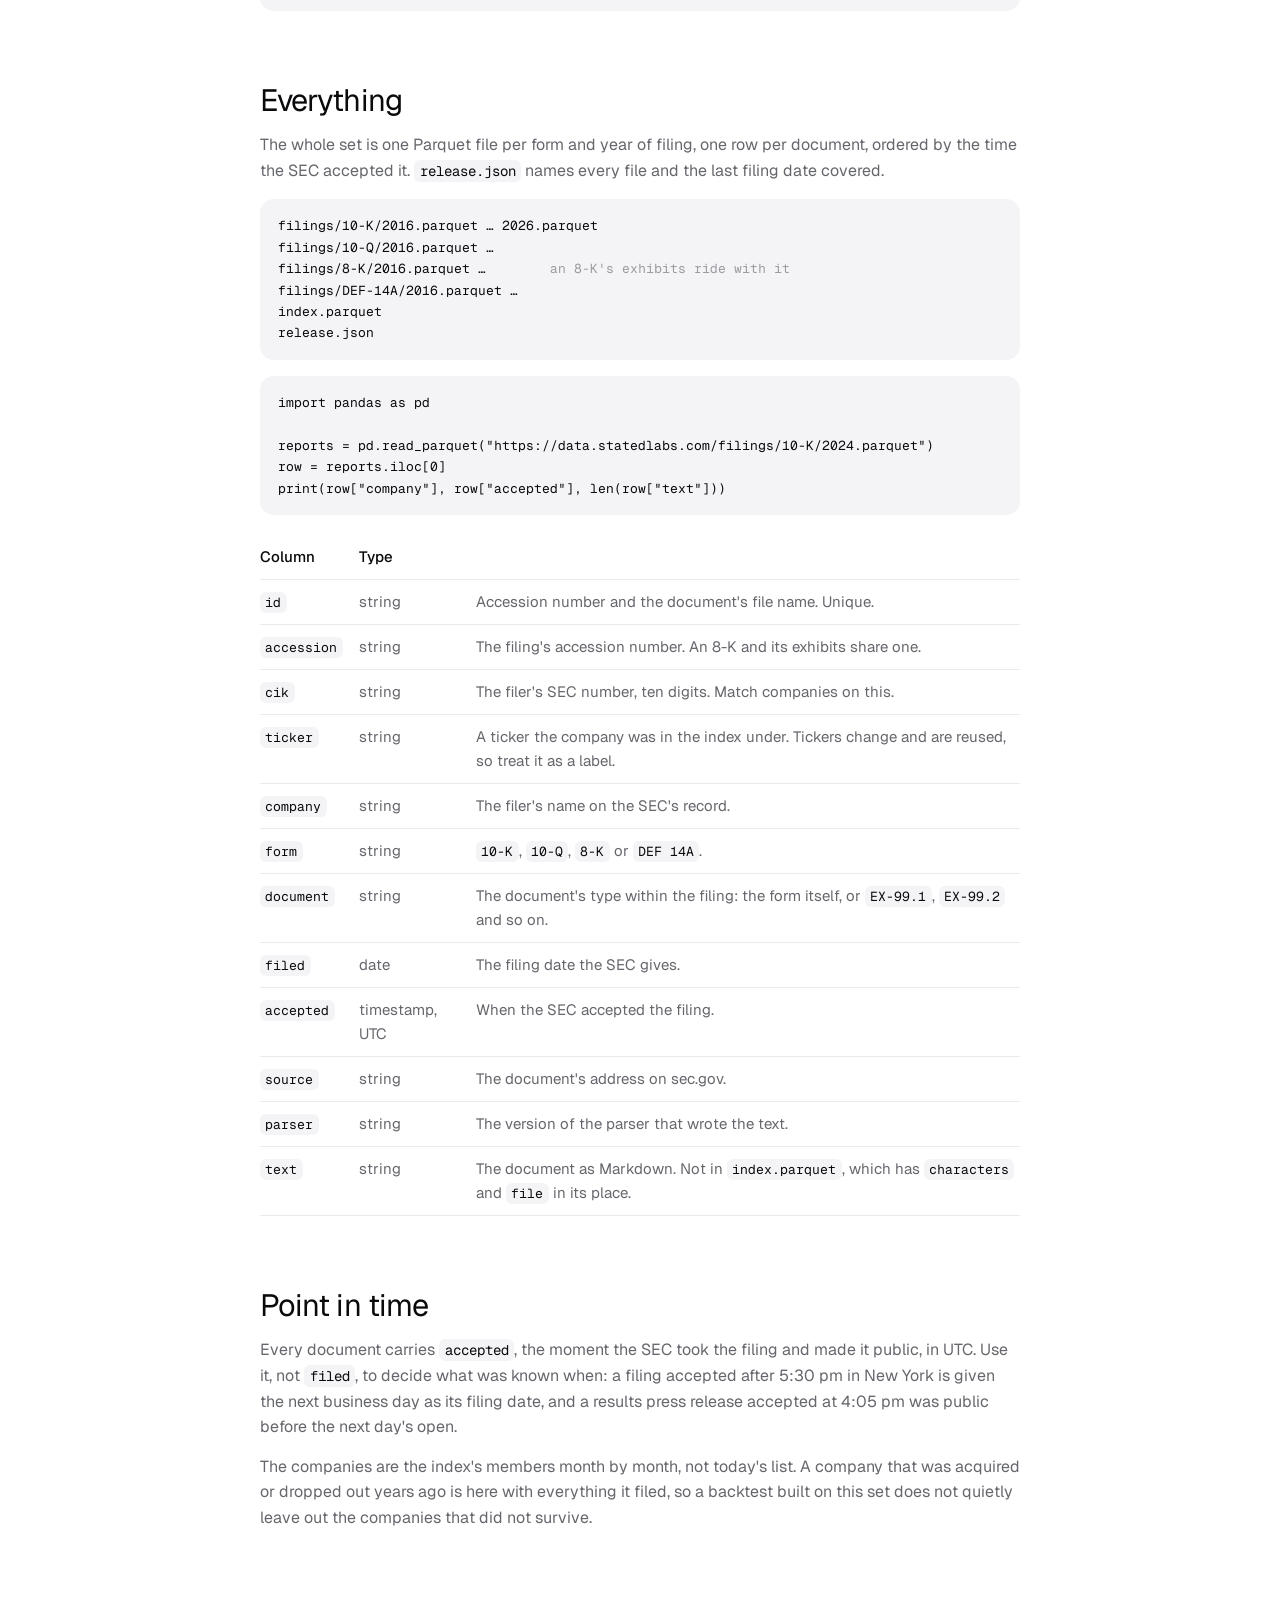
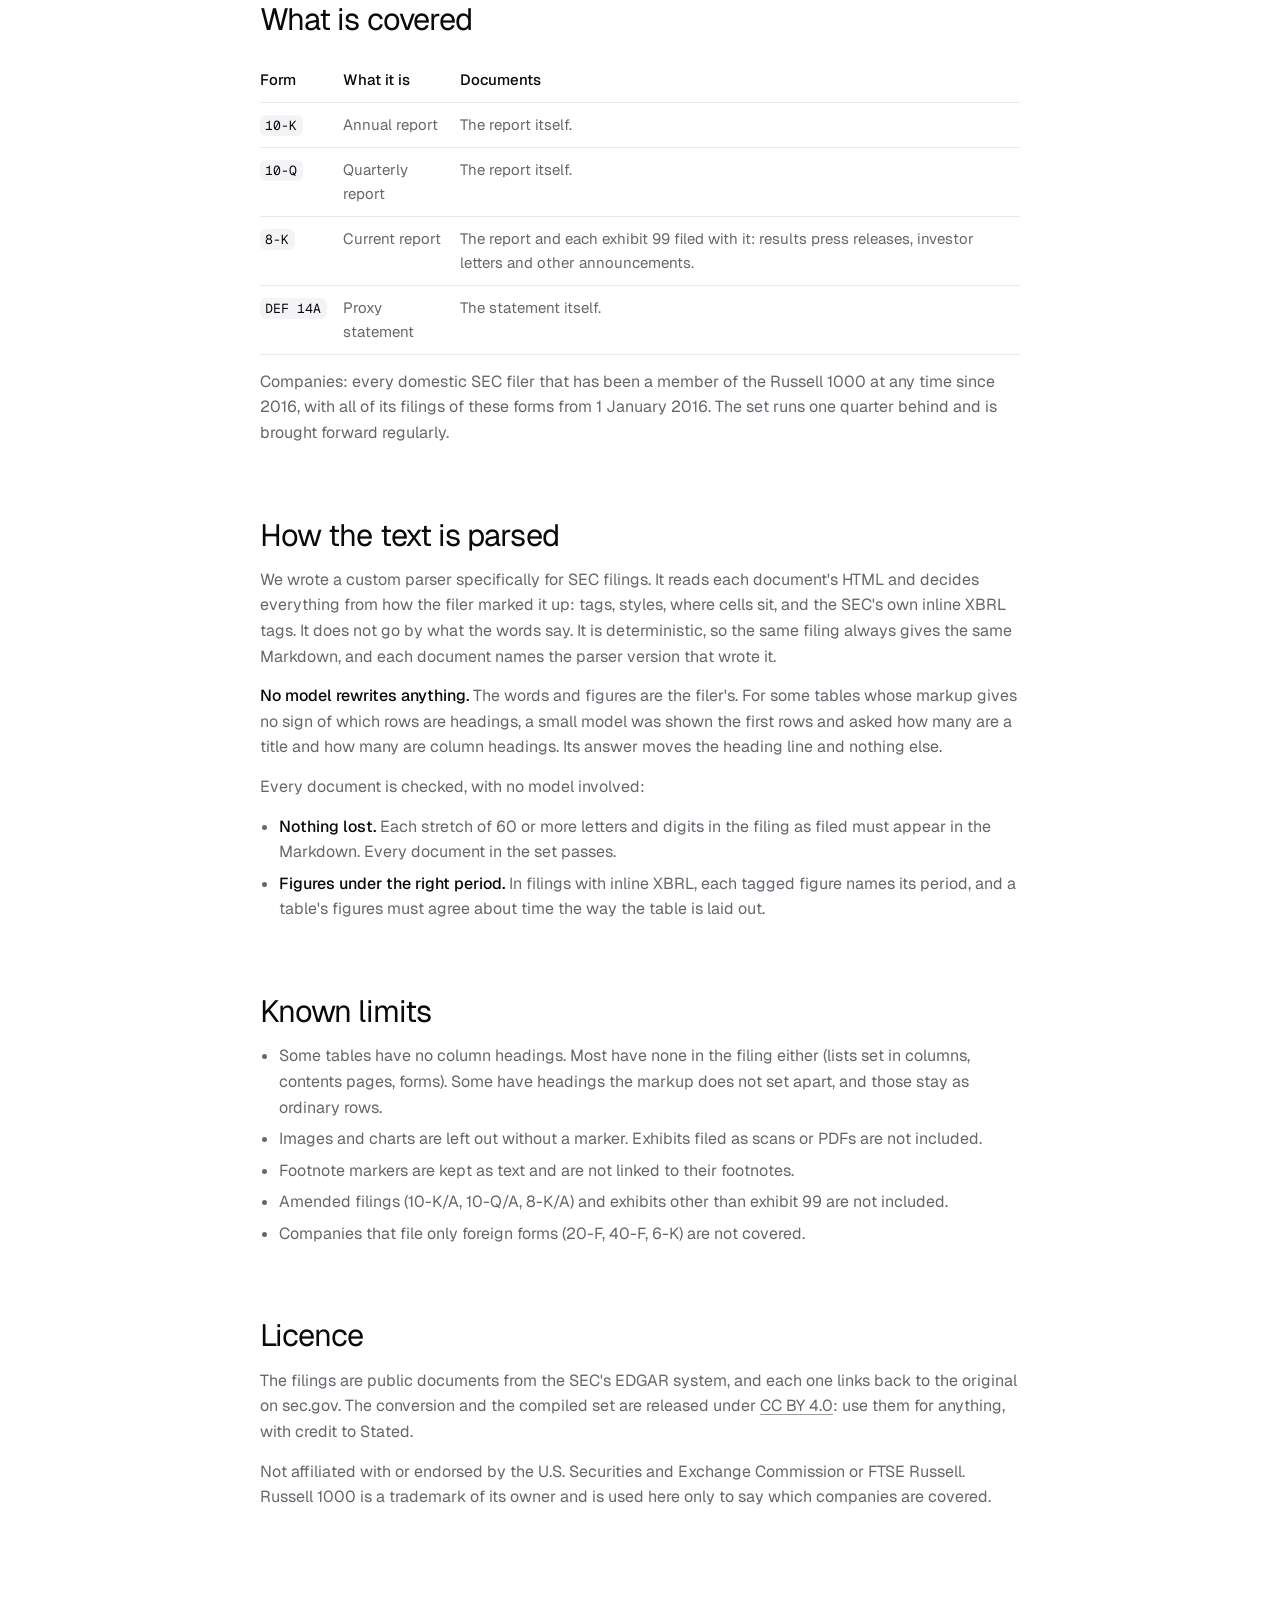
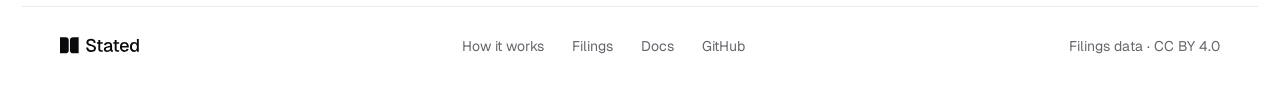
==== commit 0e8def69: "Filings guide: say why the text is Markdown A short paragraph under the comparison: Markdown is plai" ====
--- a/site/filings/index.html
+++ b/site/filings/index.html
@@ -190,6 +190,7 @@
 
 <main>
   <p>Filings are written for people and marked up by typesetting software. A table arrives as hundreds of nested tags, with a dollar sign in one cell, the figure in the next and the closing bracket in a third. This set is every filing read through one parser built for them, so a model or a person gets the document itself: tables with their rows and columns, headings that nest the way the filing does, and nothing left out but page numbers and running headers.</p>
+  <p><strong>Why Markdown.</strong> A language model reads text, and Markdown is the plainest text that still keeps a document's shape: headings stay headings, and a table keeps its rows and columns. A PDF has to be turned into text before a model can read it, and tables often come apart on the way. The HTML keeps the shape but buries it in markup: Apple's 2024 annual report is 1.5 MB as filed and 0.2 MB as Markdown, so it takes about a seventh of the room in a model's context and costs far less to read.</p>
 
   <ul class="ways">
     <li><a href="#one">One filing</a><span>Fetch its Markdown by address. Any sec.gov address converts.</span></li>
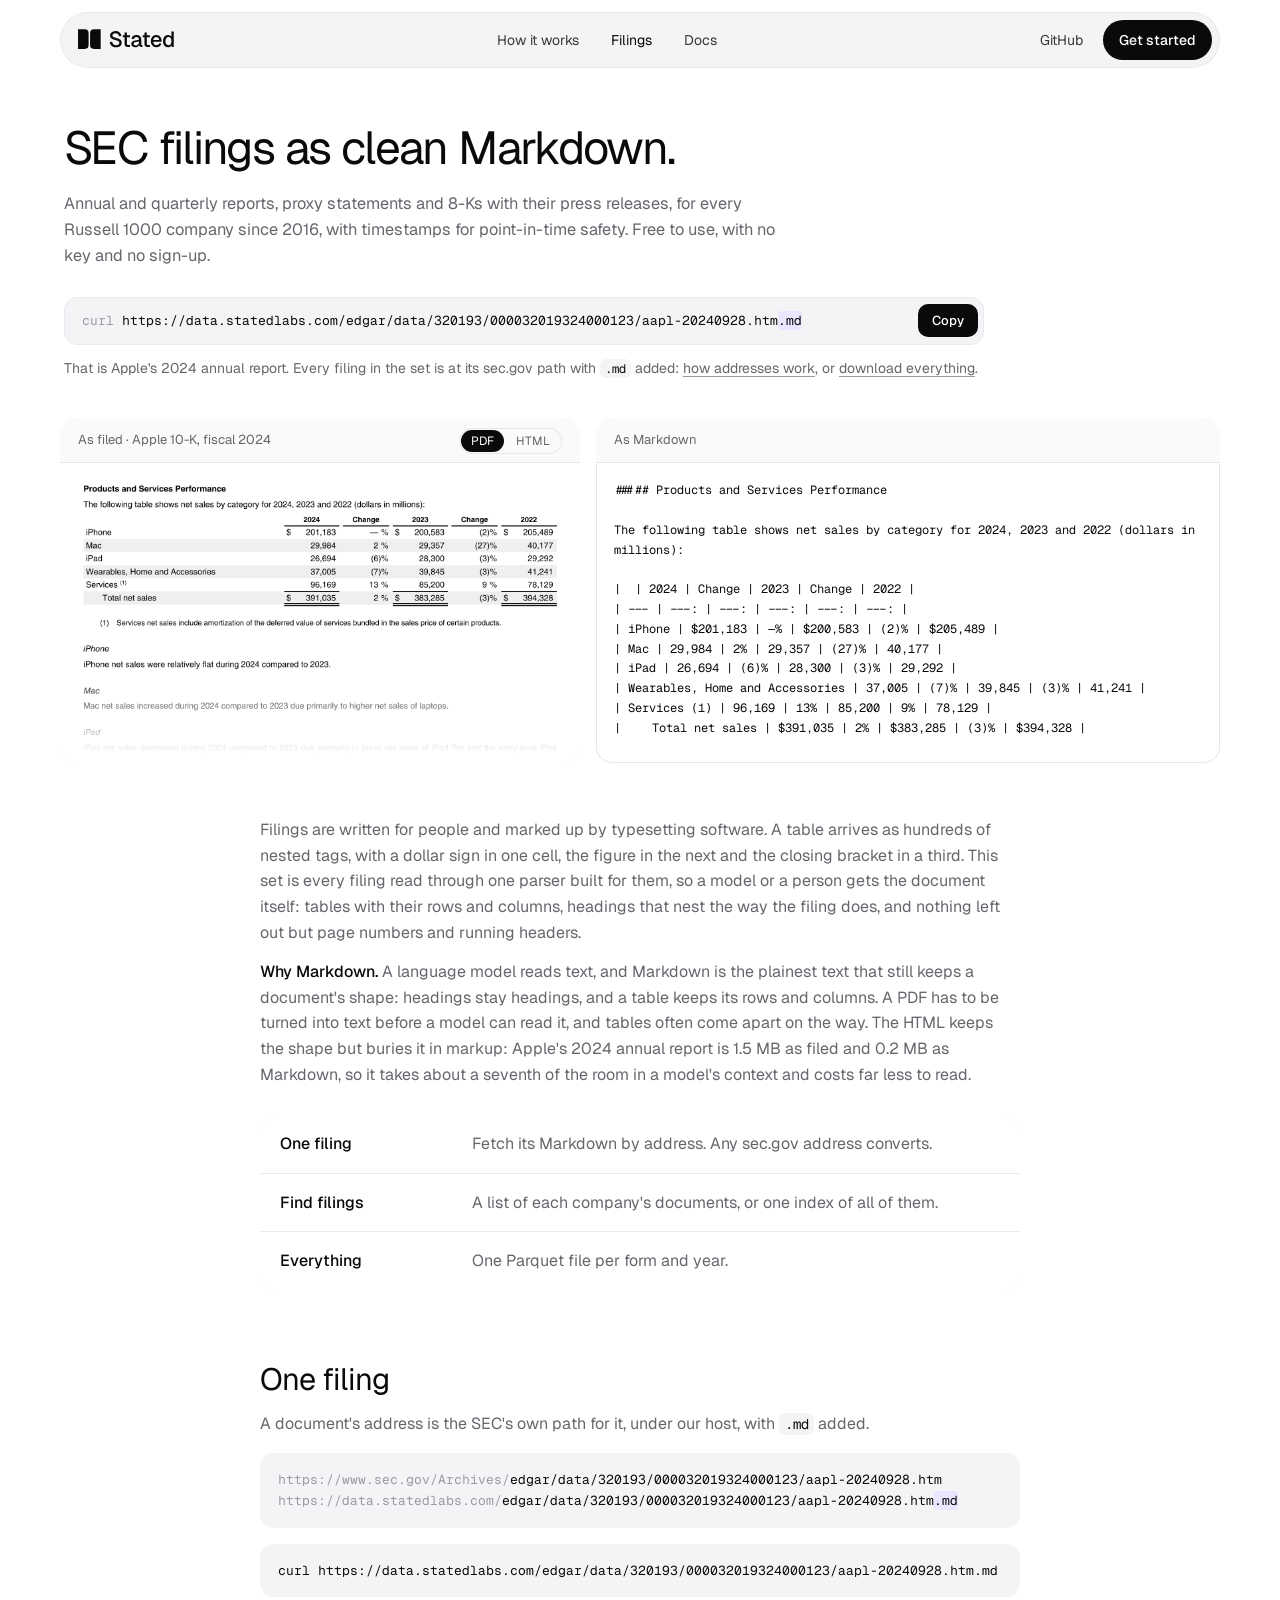
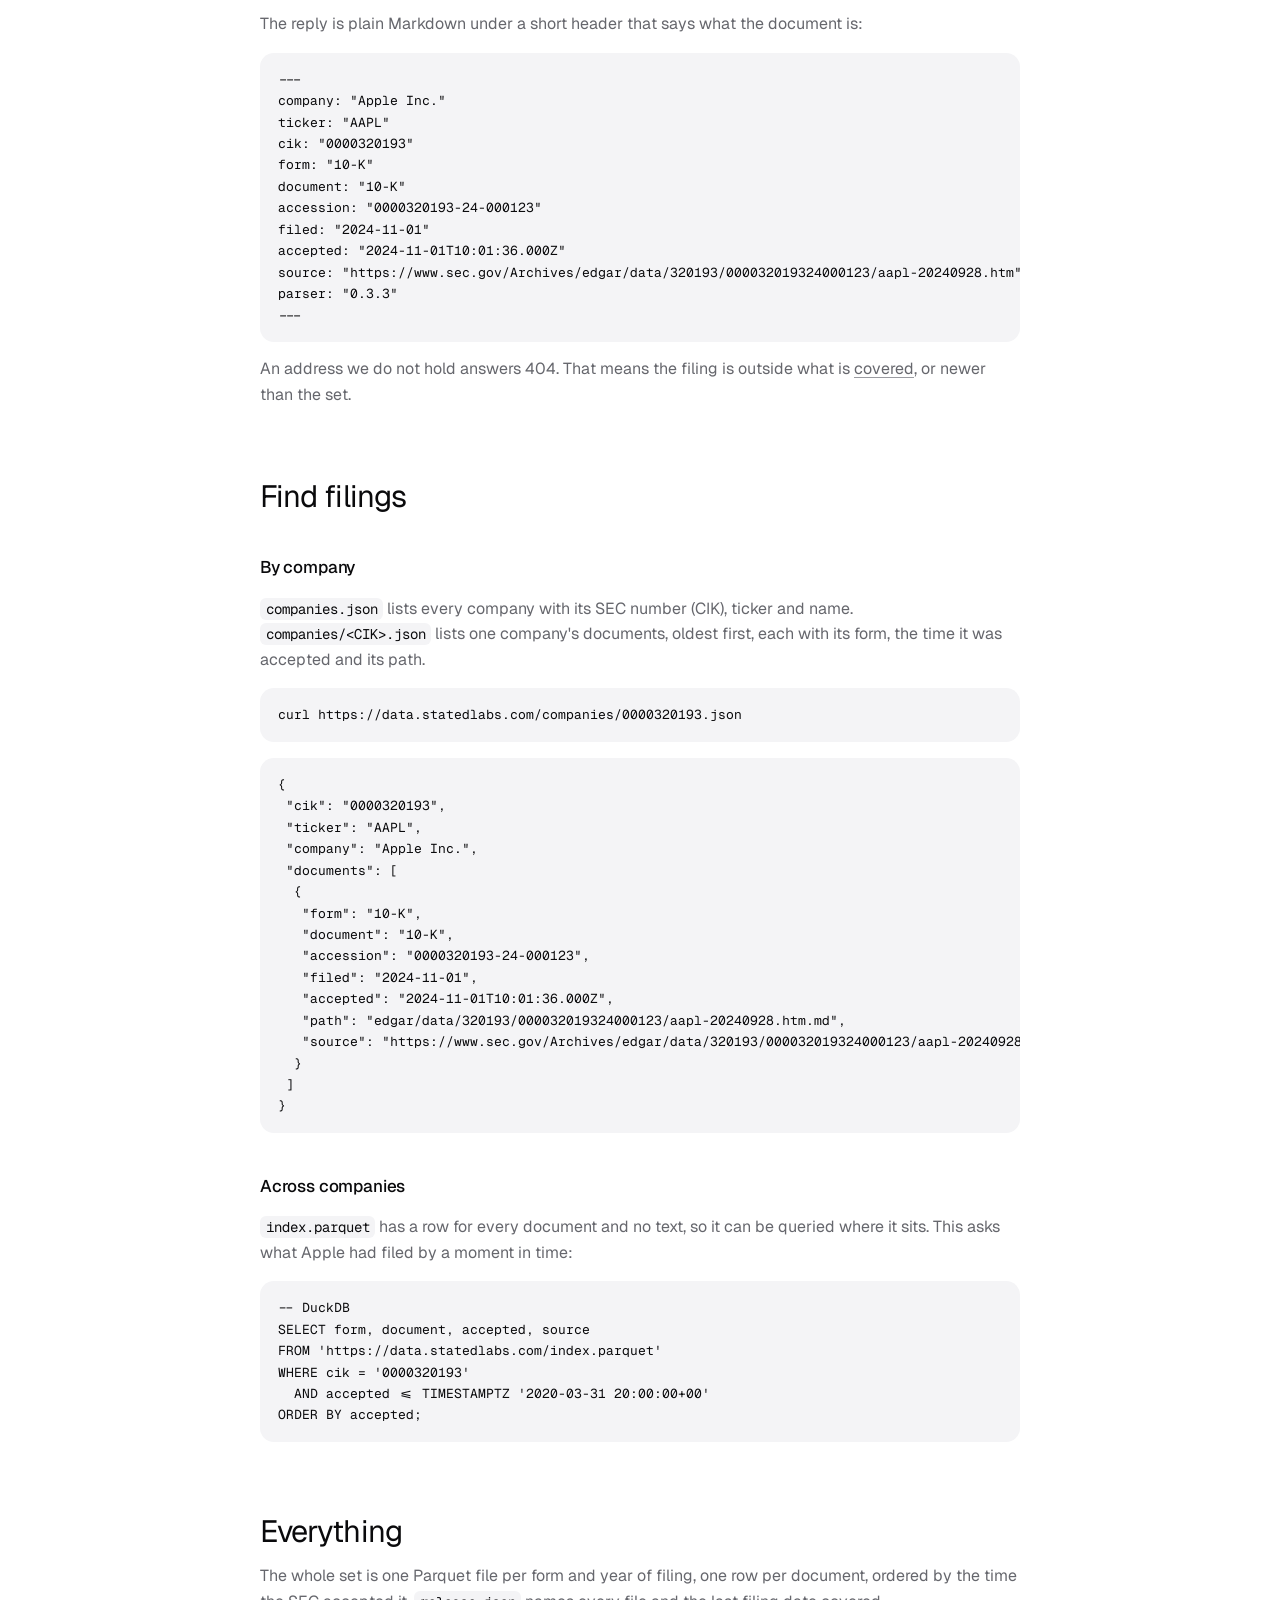
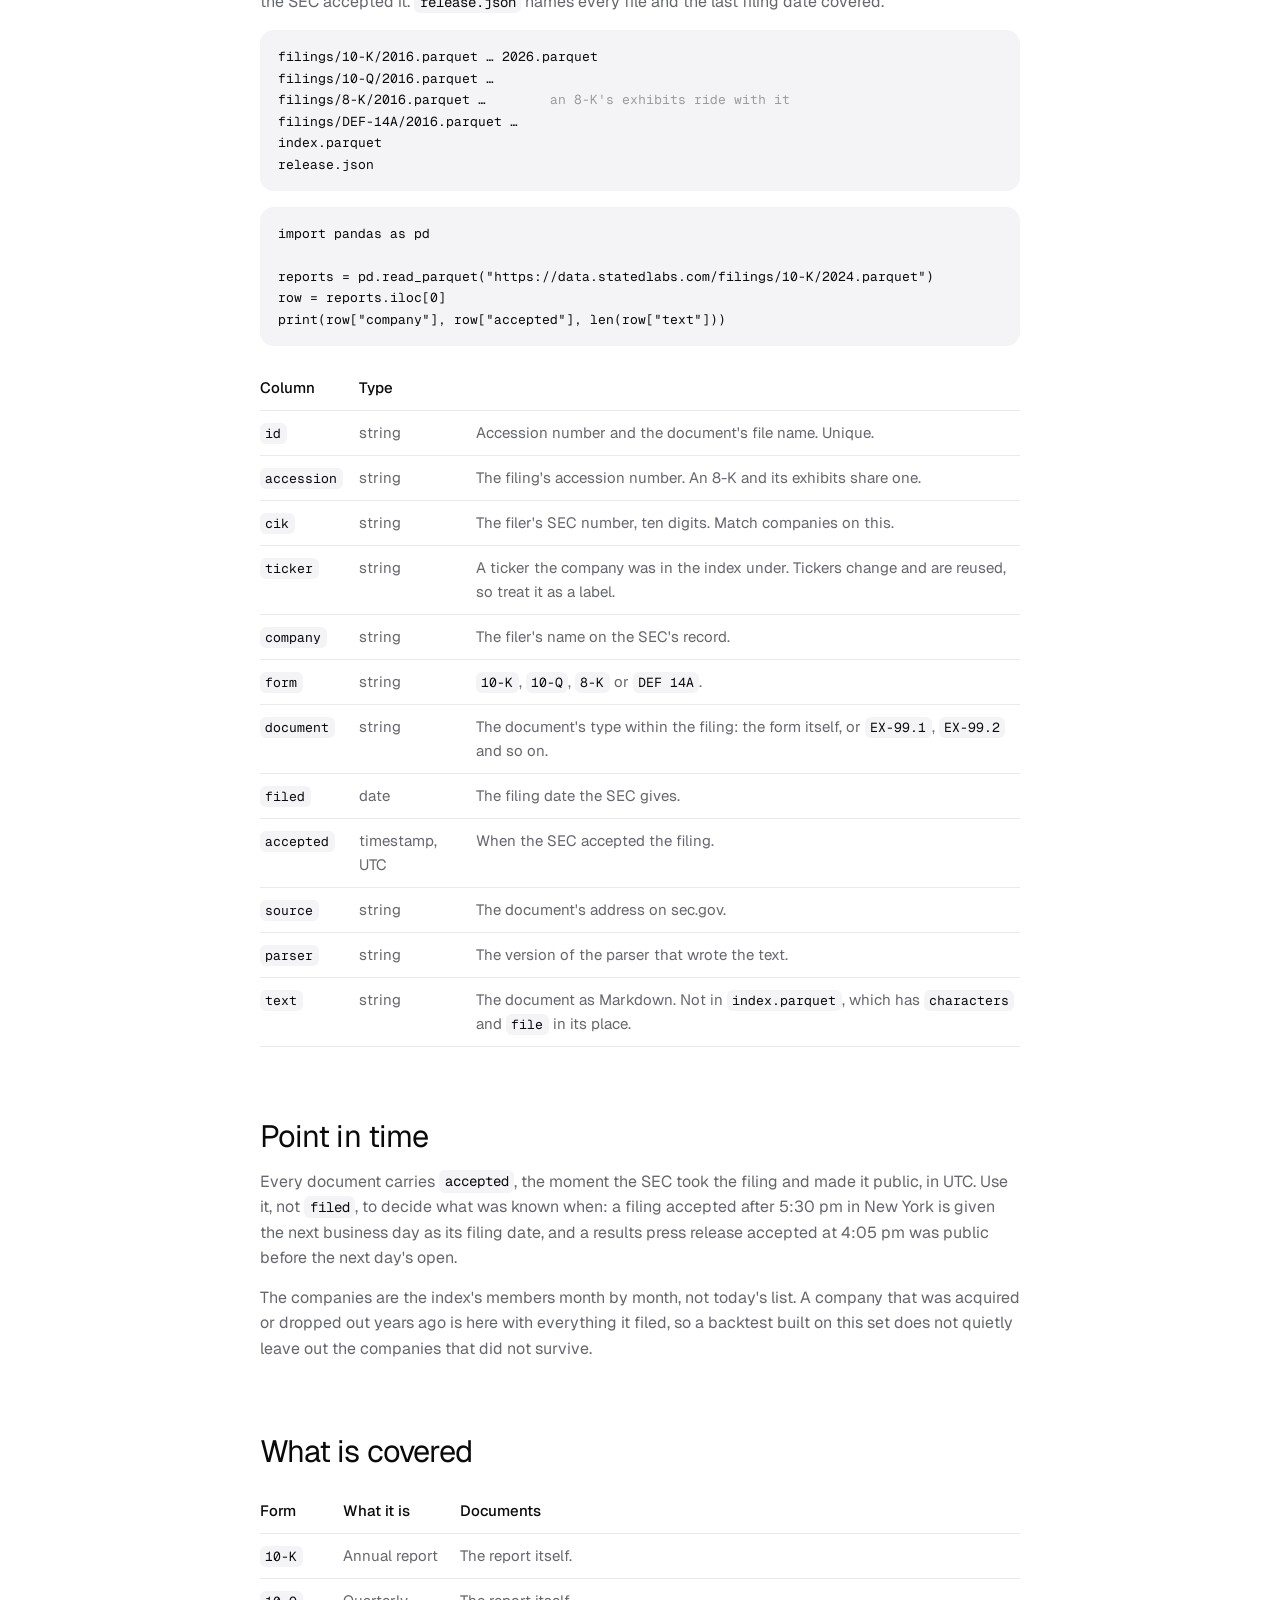
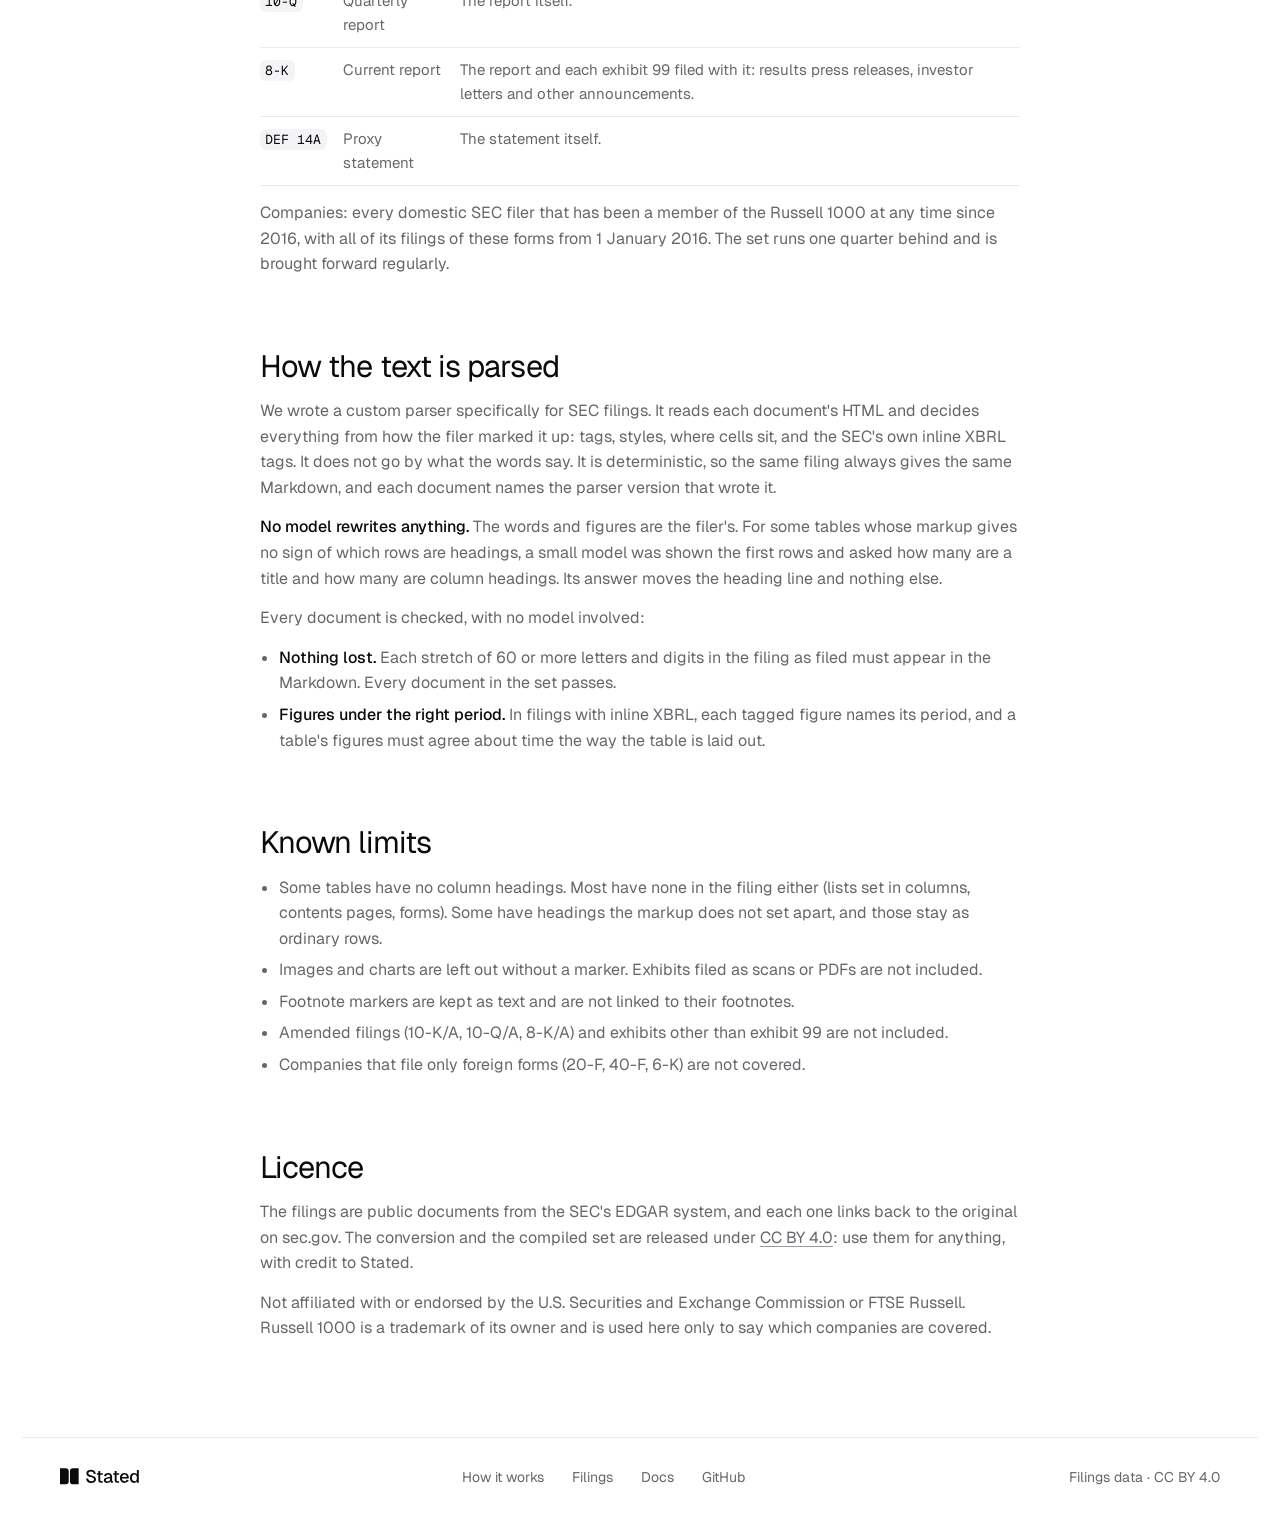
==== commit f899c251: "Filings guide: a plain header with the command, not the home page's hero The top no longer repeats t" ====
--- a/site/filings/index.html
+++ b/site/filings/index.html
@@ -14,7 +14,8 @@
 <style>
 html, body { margin: 0; }
 /* The landing page's tokens and manner: one sans at regular weight, mono only for code and values, colour nearly
-   absent. This page is reference, so it is a single reading column under a short inset panel. */
+   absent. This page is reference: a plain header with the command that fetches one filing, the same table before
+   and after, then a single reading column. */
 :root {
   --bg: #FFFFFF; --fg: #0A0A0C; --muted: #66676D; --faint: #9A9BA1; --rule: #E9EAEE; --band: #F4F4F6;
   --win: #FFFFFF; --win-rule: #E6E7EB; --win-bar: #FAFAFB; --hl: #ECE5FF; --accent: #6D3DF2;
@@ -53,16 +54,12 @@
 a { color: inherit; }
 a:focus-visible { outline: 2px solid var(--accent); outline-offset: 3px; border-radius: 8px; }
 
-/* ---------- Top panel ---------- */
-.hero {
-  position: relative; border-radius: 24px; background: var(--media); color: var(--media-ink);
-  display: grid; justify-items: center; text-align: center; padding: 132px 20px 72px;
-}
+/* ---------- Top: the nav, what this is, and the command that fetches one filing ---------- */
+.top { max-width: 1160px; margin: 0 auto; }
 .nav {
-  position: absolute; top: 14px; left: 14px; right: 14px;
   display: flex; align-items: center; justify-content: space-between; gap: 16px;
   height: 56px; padding: 0 8px 0 18px; border-radius: 999px;
-  background: var(--nav-bg); color: var(--nav-ink); box-shadow: inset 0 0 0 1px var(--nav-rule); text-align: left;
+  background: var(--band); color: var(--fg); box-shadow: inset 0 0 0 1px var(--rule);
 }
 .brand { display: inline-flex; align-items: center; text-decoration: none; }
 .logo {
@@ -75,17 +72,27 @@
 .nav-end { display: flex; align-items: center; gap: 20px; font-size: 0.875rem; }
 .pill { text-decoration: none; background: var(--btn-bg); color: var(--btn-ink); padding: 9px 16px; border-radius: 999px; font-weight: 500; }
 @media (max-width: 760px) { .nav-mid, .nav-end a.plain { display: none; } }
-h1 { margin: 0; max-width: 16ch; font-weight: 400; font-size: clamp(2.4rem, 5vw, 4.25rem); line-height: 1.04; letter-spacing: -0.035em; text-wrap: balance; }
-.lede { margin: 22px 0 0; max-width: 40rem; text-wrap: balance; font-size: clamp(1.05rem, 1.35vw, 1.2rem); color: var(--media-muted); }
-.actions { display: flex; flex-wrap: wrap; justify-content: center; gap: 12px; margin-top: 32px; }
-.btn { display: inline-flex; align-items: center; text-decoration: none; font-size: 1rem; font-weight: 500; line-height: 1; padding: 15px 28px; border-radius: 14px; transition: background-color 160ms ease; }
-.btn-light { background: var(--btn-bg); color: var(--btn-ink); }
-.btn-light:hover { background: var(--btn-hover); }
-.btn-glass { background: var(--btn2-bg); color: var(--btn2-ink); box-shadow: inset 0 0 0 1px var(--btn2-rule); }
-.btn-glass:hover { background: var(--btn2-hover); }
+.intro { padding: 56px 4px 0; }
+h1 { margin: 0; font-weight: 400; font-size: clamp(2.1rem, 3.6vw, 3.1rem); line-height: 1.06; letter-spacing: -0.035em; }
+.lede { margin: 18px 0 0; max-width: 46rem; font-size: clamp(1.02rem, 1.25vw, 1.125rem); color: var(--muted); }
+.cmd {
+  display: flex; align-items: center; gap: 12px; margin-top: 28px; max-width: 920px; box-sizing: border-box;
+  padding: 6px 6px 6px 18px; border-radius: 14px; background: var(--band); box-shadow: inset 0 0 0 1px var(--rule);
+}
+.cmd code { flex: 1; min-width: 0; padding: 8px 0; background: none; border-radius: 0; font-size: 0.8125rem; line-height: 1.5; overflow-wrap: anywhere; }
+.cmd .dim { color: var(--faint); }
+.cmd mark { background: var(--hl); color: inherit; border-radius: 4px; padding: 1px 0; }
+.cmd button {
+  flex: none; border: 0; cursor: pointer; font: inherit; font-size: 0.8125rem; font-weight: 500; line-height: 1;
+  padding: 10px 14px; border-radius: 10px; background: var(--btn-bg); color: var(--btn-ink); transition: background-color 160ms ease;
+}
+.cmd button:hover { background: var(--btn-hover); }
+.cmd button:focus-visible { outline: 2px solid var(--accent); outline-offset: 2px; }
+.cmd-note { margin: 12px 0 0; font-size: 0.875rem; color: var(--muted); }
+.cmd-note a { text-decoration-color: var(--faint); text-underline-offset: 3px; }
 
 /* ---------- Before and after ---------- */
-.pair { max-width: 1160px; margin: 56px auto 0; display: grid; grid-template-columns: 5fr 6fr; gap: 16px; }
+.pair { max-width: 1160px; margin: 40px auto 0; display: grid; grid-template-columns: 5fr 6fr; gap: 16px; }
 @media (max-width: 900px) { .pair { grid-template-columns: 1fr; } }
 .win { min-width: 0; border-radius: 16px; background: var(--win); box-shadow: inset 0 0 0 1px var(--win-rule); overflow: hidden; }
 .win-bar { display: flex; align-items: center; justify-content: space-between; gap: 12px; min-height: 44px; box-sizing: border-box; padding: 0 18px; background: var(--win-bar); border-bottom: 1px solid var(--win-rule); font-size: 0.8125rem; color: var(--muted); }
@@ -142,7 +149,7 @@
 </style>
 </head>
 <body>
-<header class="hero">
+<header class="top">
   <nav class="nav">
     <a class="brand" href="../" aria-label="Stated"><span class="logo" role="img" aria-label="Stated"></span></a>
     <div class="nav-mid">
@@ -155,11 +162,14 @@
       <a class="pill" href="https://github.com/zmccormick7/Stated#install">Get started</a>
     </div>
   </nav>
-  <h1>SEC filings as clean Markdown.</h1>
-  <p class="lede">Annual and quarterly reports, proxy statements and 8-Ks with their press releases, for every Russell 1000 company since 2016, with timestamps for point-in-time safety. Free to use, with no key and no sign-up.</p>
-  <div class="actions">
-    <a class="btn btn-light" href="#one">Fetch a filing</a>
-    <a class="btn btn-glass" href="#all">Download everything</a>
+  <div class="intro">
+    <h1>SEC filings as clean Markdown.</h1>
+    <p class="lede">Annual and quarterly reports, proxy statements and 8-Ks with their press releases, for every Russell 1000 company since 2016, with timestamps for point-in-time safety. Free to use, with no key and no sign-up.</p>
+    <div class="cmd">
+      <code><span class="dim">curl</span> https://data.statedlabs.com/edgar/data/320193/000032019324000123/aapl-20240928.htm<mark>.md</mark></code>
+      <button type="button" data-copy="curl https://data.statedlabs.com/edgar/data/320193/000032019324000123/aapl-20240928.htm.md" hidden>Copy</button>
+    </div>
+    <p class="cmd-note">That is Apple's 2024 annual report. Every filing in the set is at its sec.gov path with <code>.md</code> added: <a href="#one">how addresses work</a>, or <a href="#all">download everything</a>.</p>
   </div>
 </header>
 
@@ -331,5 +341,17 @@
   </nav>
   <span>Filings data · CC BY 4.0</span>
 </footer>
+<script>
+// The one script on the page: the copy button beside the command. Without it the button stays hidden.
+if (navigator.clipboard) document.querySelectorAll("[data-copy]").forEach(function (button) {
+  button.hidden = false;
+  button.addEventListener("click", function () {
+    navigator.clipboard.writeText(button.dataset.copy).then(function () {
+      button.textContent = "Copied";
+      setTimeout(function () { button.textContent = "Copy"; }, 1500);
+    });
+  });
+});
+</script>
 </body>
 </html>
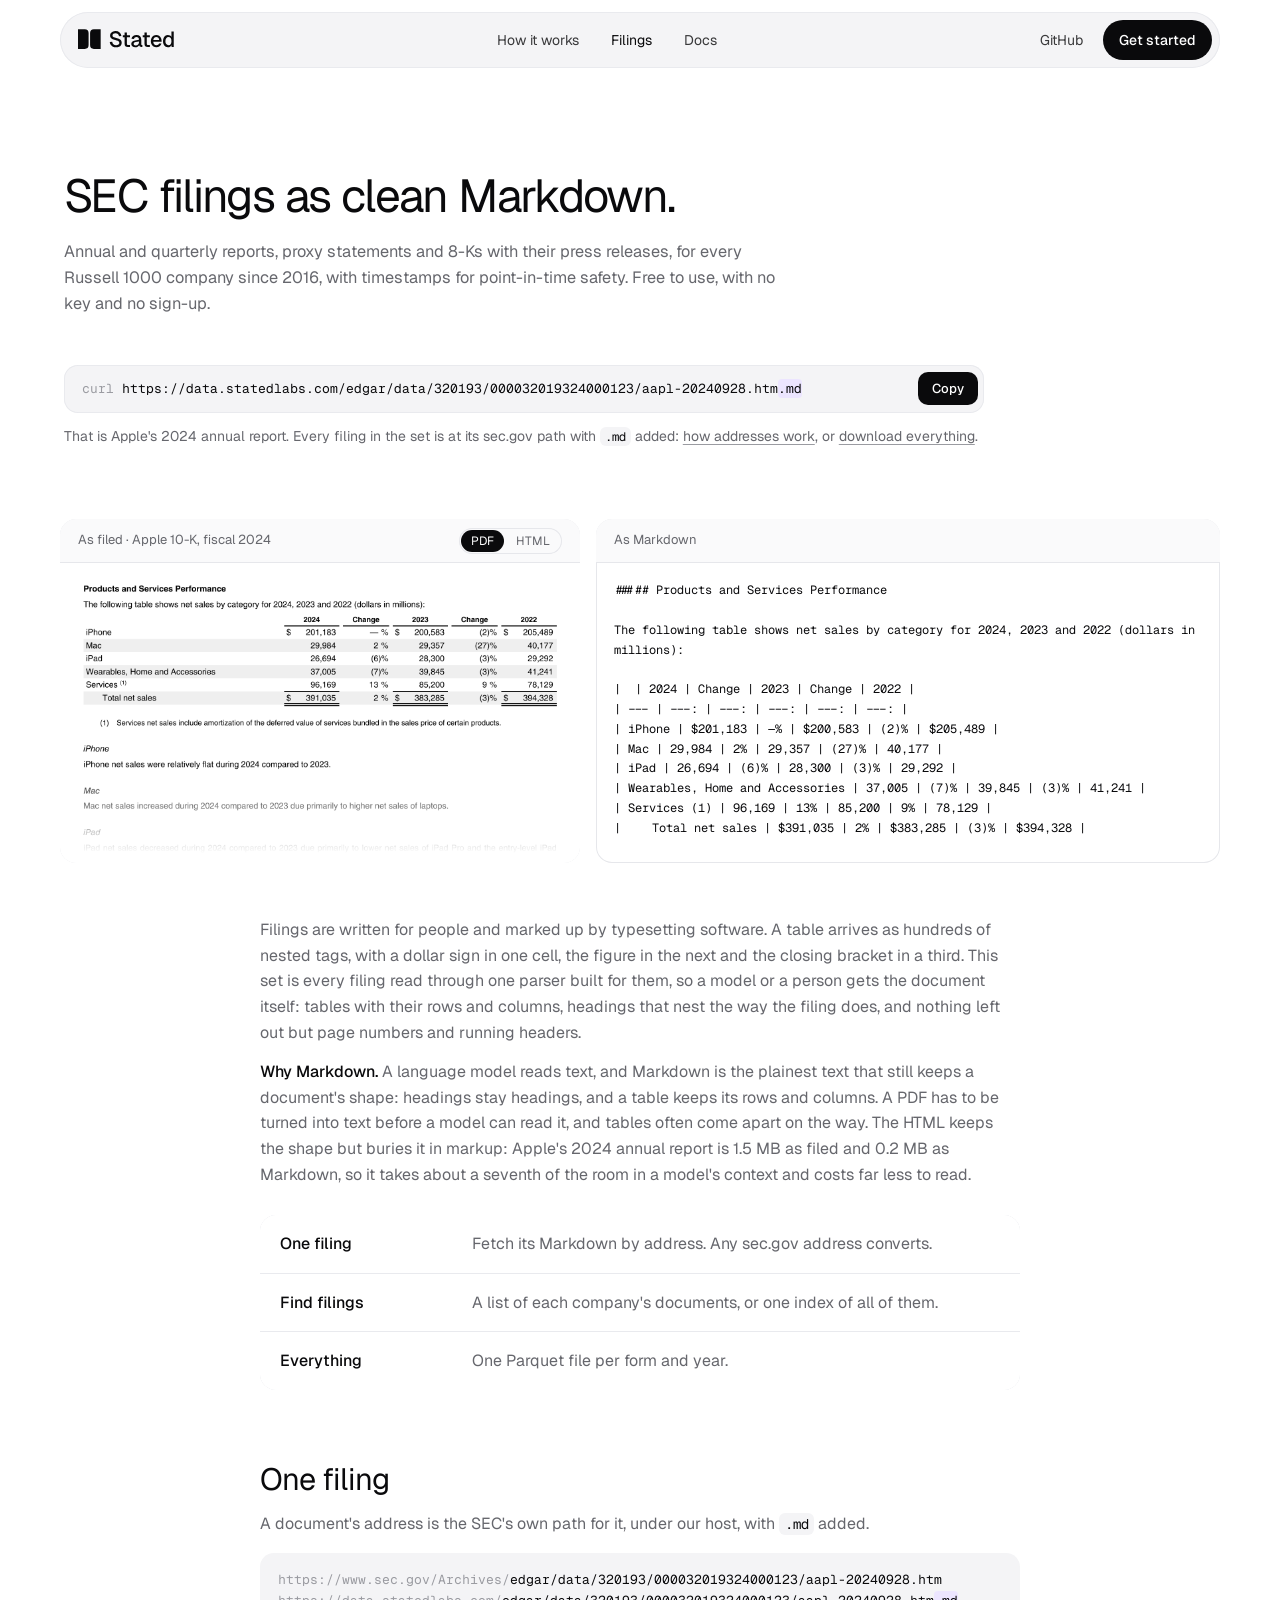
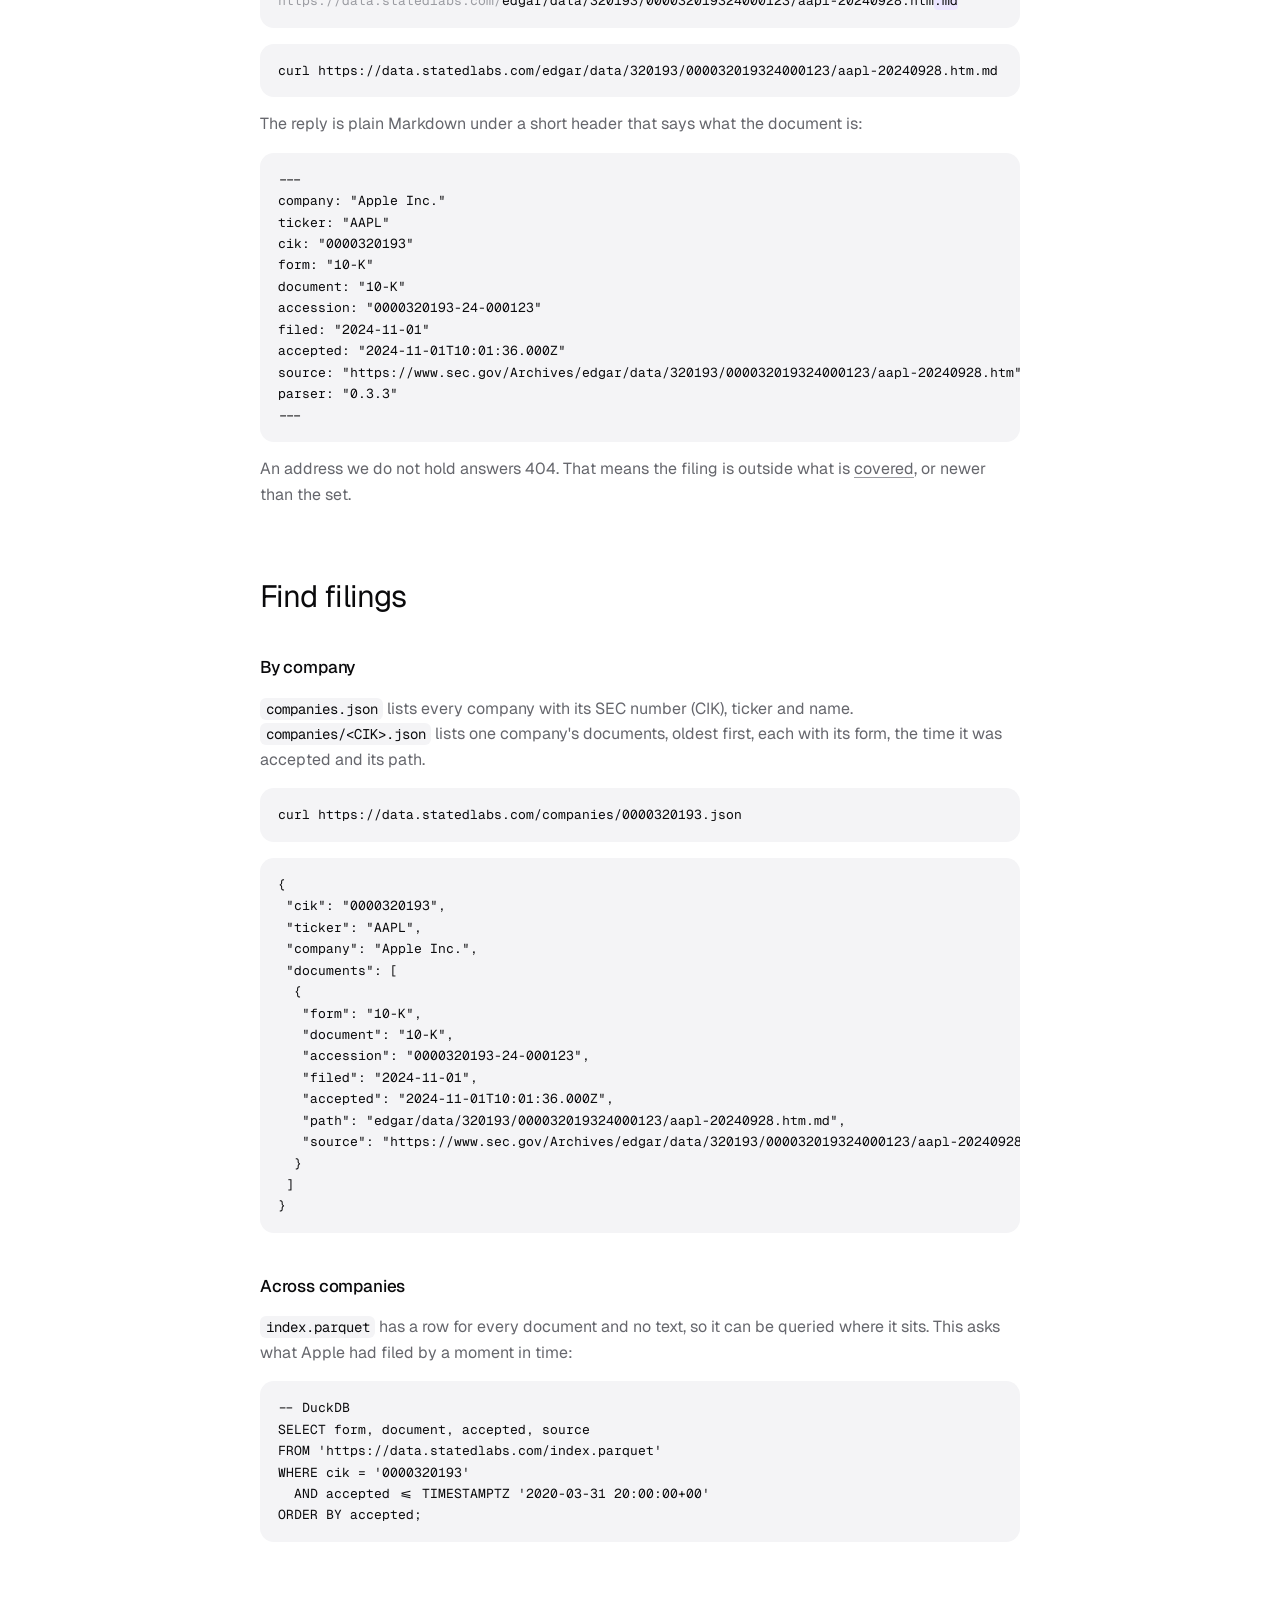
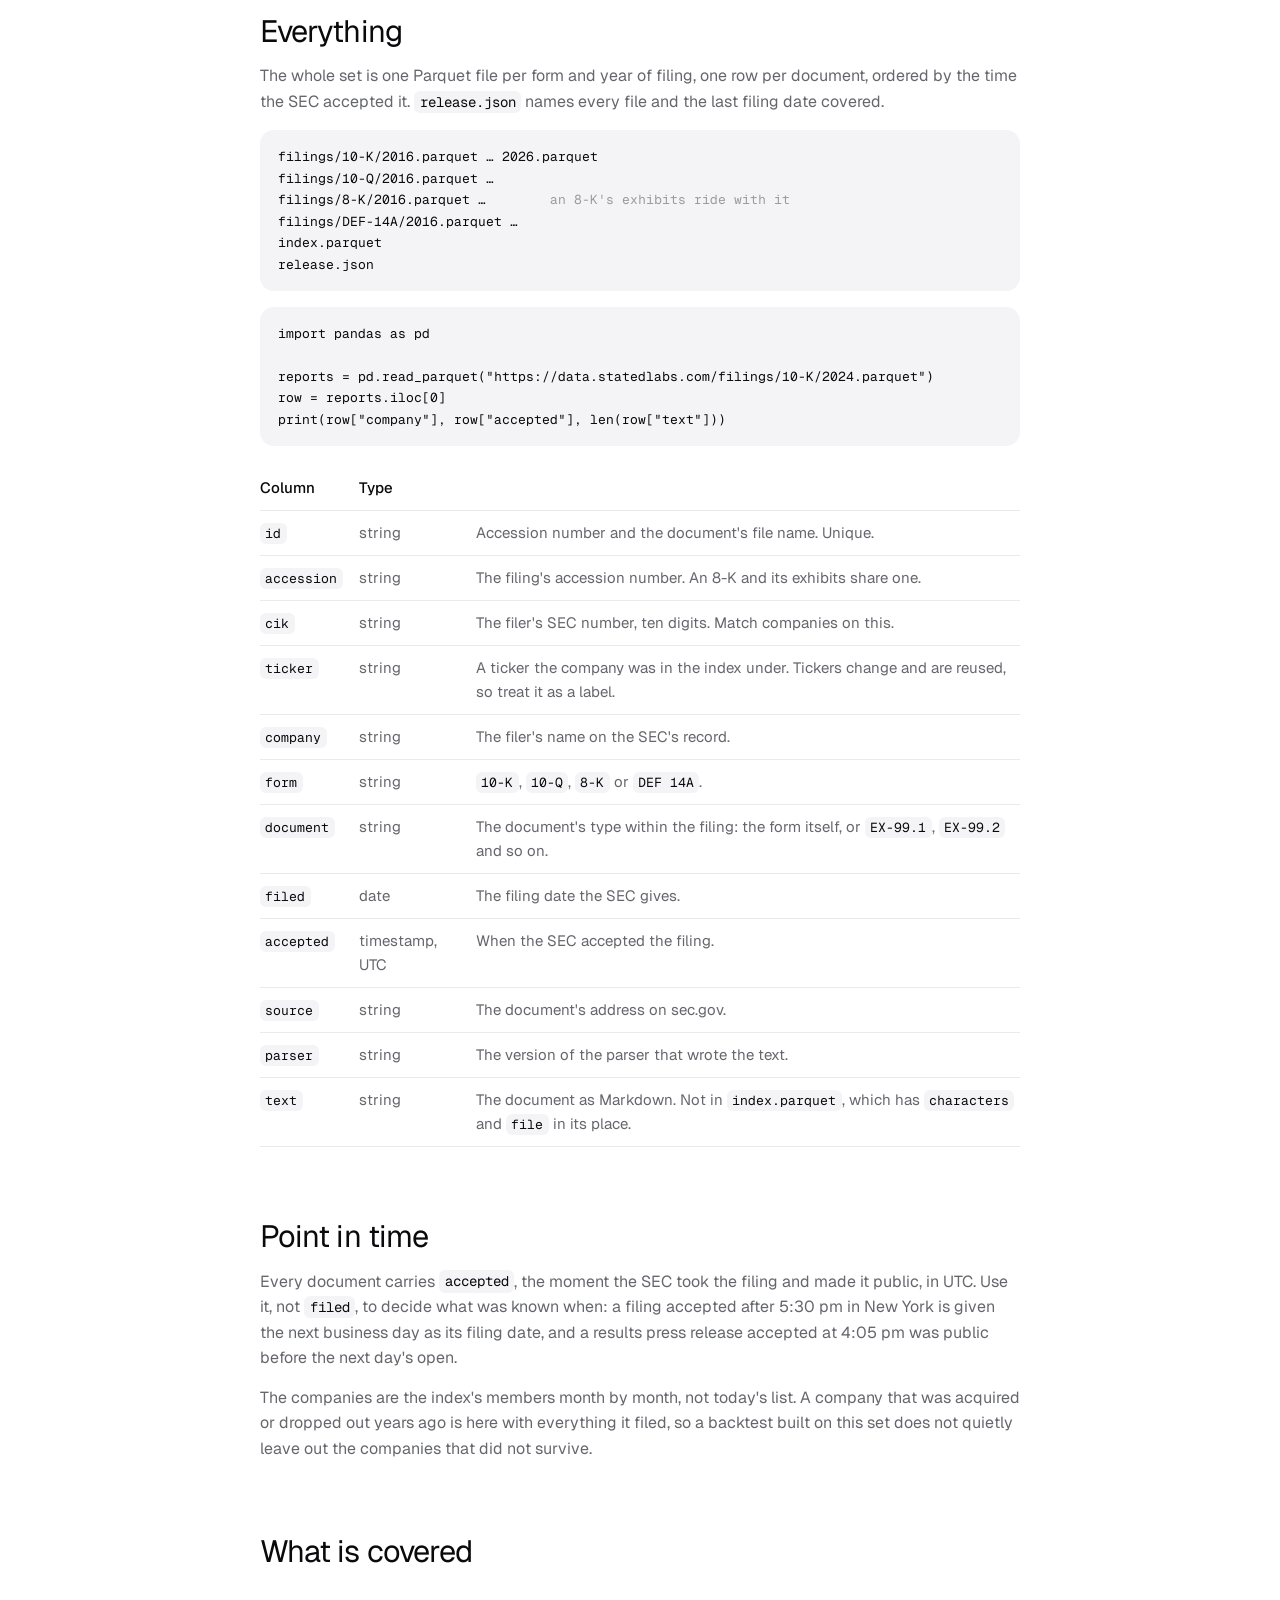
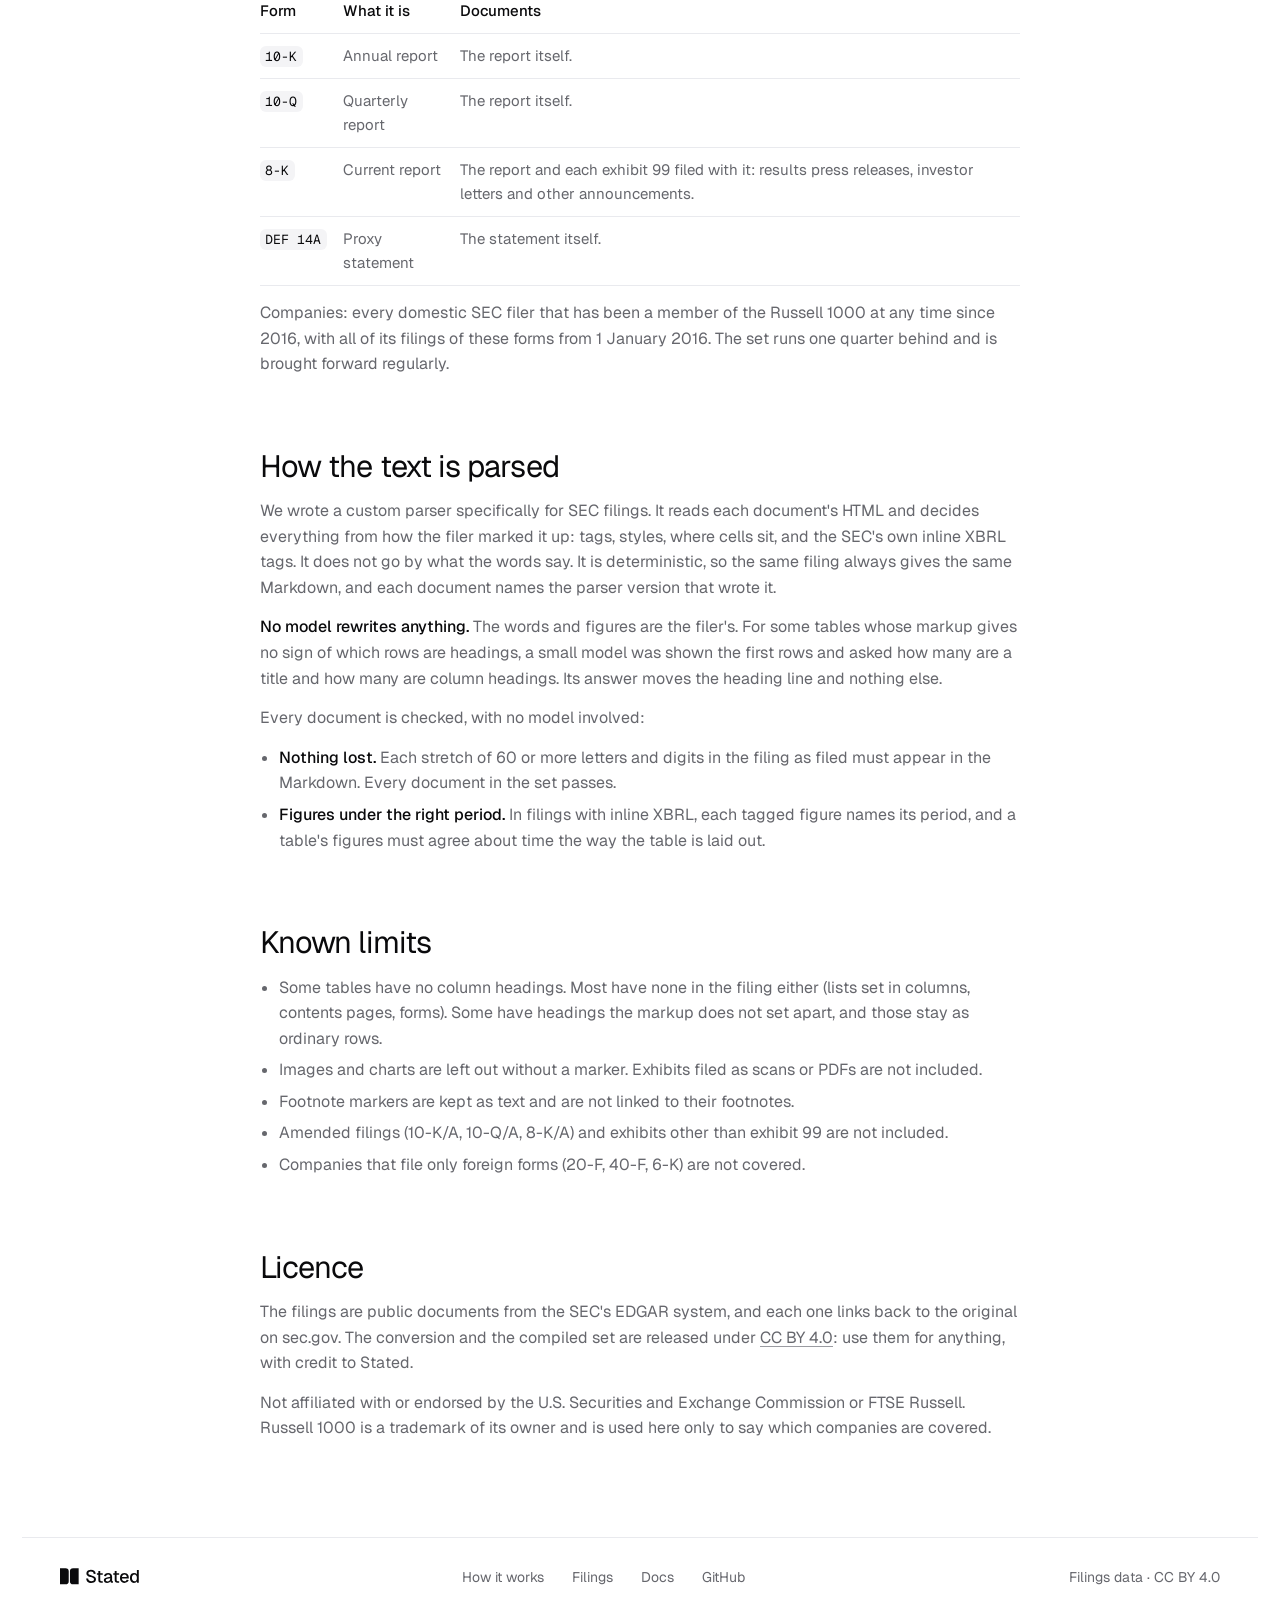
==== commit c6cc367c: "Filings guide: more room above and below the title Co-Authored-By: Claude Fable 5.2 <noreply@anthrop" ====
--- a/site/filings/index.html
+++ b/site/filings/index.html
@@ -72,11 +72,11 @@
 .nav-end { display: flex; align-items: center; gap: 20px; font-size: 0.875rem; }
 .pill { text-decoration: none; background: var(--btn-bg); color: var(--btn-ink); padding: 9px 16px; border-radius: 999px; font-weight: 500; }
 @media (max-width: 760px) { .nav-mid, .nav-end a.plain { display: none; } }
-.intro { padding: 56px 4px 0; }
+.intro { padding: 104px 4px 0; }
 h1 { margin: 0; font-weight: 400; font-size: clamp(2.1rem, 3.6vw, 3.1rem); line-height: 1.06; letter-spacing: -0.035em; }
 .lede { margin: 18px 0 0; max-width: 46rem; font-size: clamp(1.02rem, 1.25vw, 1.125rem); color: var(--muted); }
 .cmd {
-  display: flex; align-items: center; gap: 12px; margin-top: 28px; max-width: 920px; box-sizing: border-box;
+  display: flex; align-items: center; gap: 12px; margin-top: 48px; max-width: 920px; box-sizing: border-box;
   padding: 6px 6px 6px 18px; border-radius: 14px; background: var(--band); box-shadow: inset 0 0 0 1px var(--rule);
 }
 .cmd code { flex: 1; min-width: 0; padding: 8px 0; background: none; border-radius: 0; font-size: 0.8125rem; line-height: 1.5; overflow-wrap: anywhere; }
@@ -92,7 +92,7 @@
 .cmd-note a { text-decoration-color: var(--faint); text-underline-offset: 3px; }
 
 /* ---------- Before and after ---------- */
-.pair { max-width: 1160px; margin: 40px auto 0; display: grid; grid-template-columns: 5fr 6fr; gap: 16px; }
+.pair { max-width: 1160px; margin: 72px auto 0; display: grid; grid-template-columns: 5fr 6fr; gap: 16px; }
 @media (max-width: 900px) { .pair { grid-template-columns: 1fr; } }
 .win { min-width: 0; border-radius: 16px; background: var(--win); box-shadow: inset 0 0 0 1px var(--win-rule); overflow: hidden; }
 .win-bar { display: flex; align-items: center; justify-content: space-between; gap: 12px; min-height: 44px; box-sizing: border-box; padding: 0 18px; background: var(--win-bar); border-bottom: 1px solid var(--win-rule); font-size: 0.8125rem; color: var(--muted); }
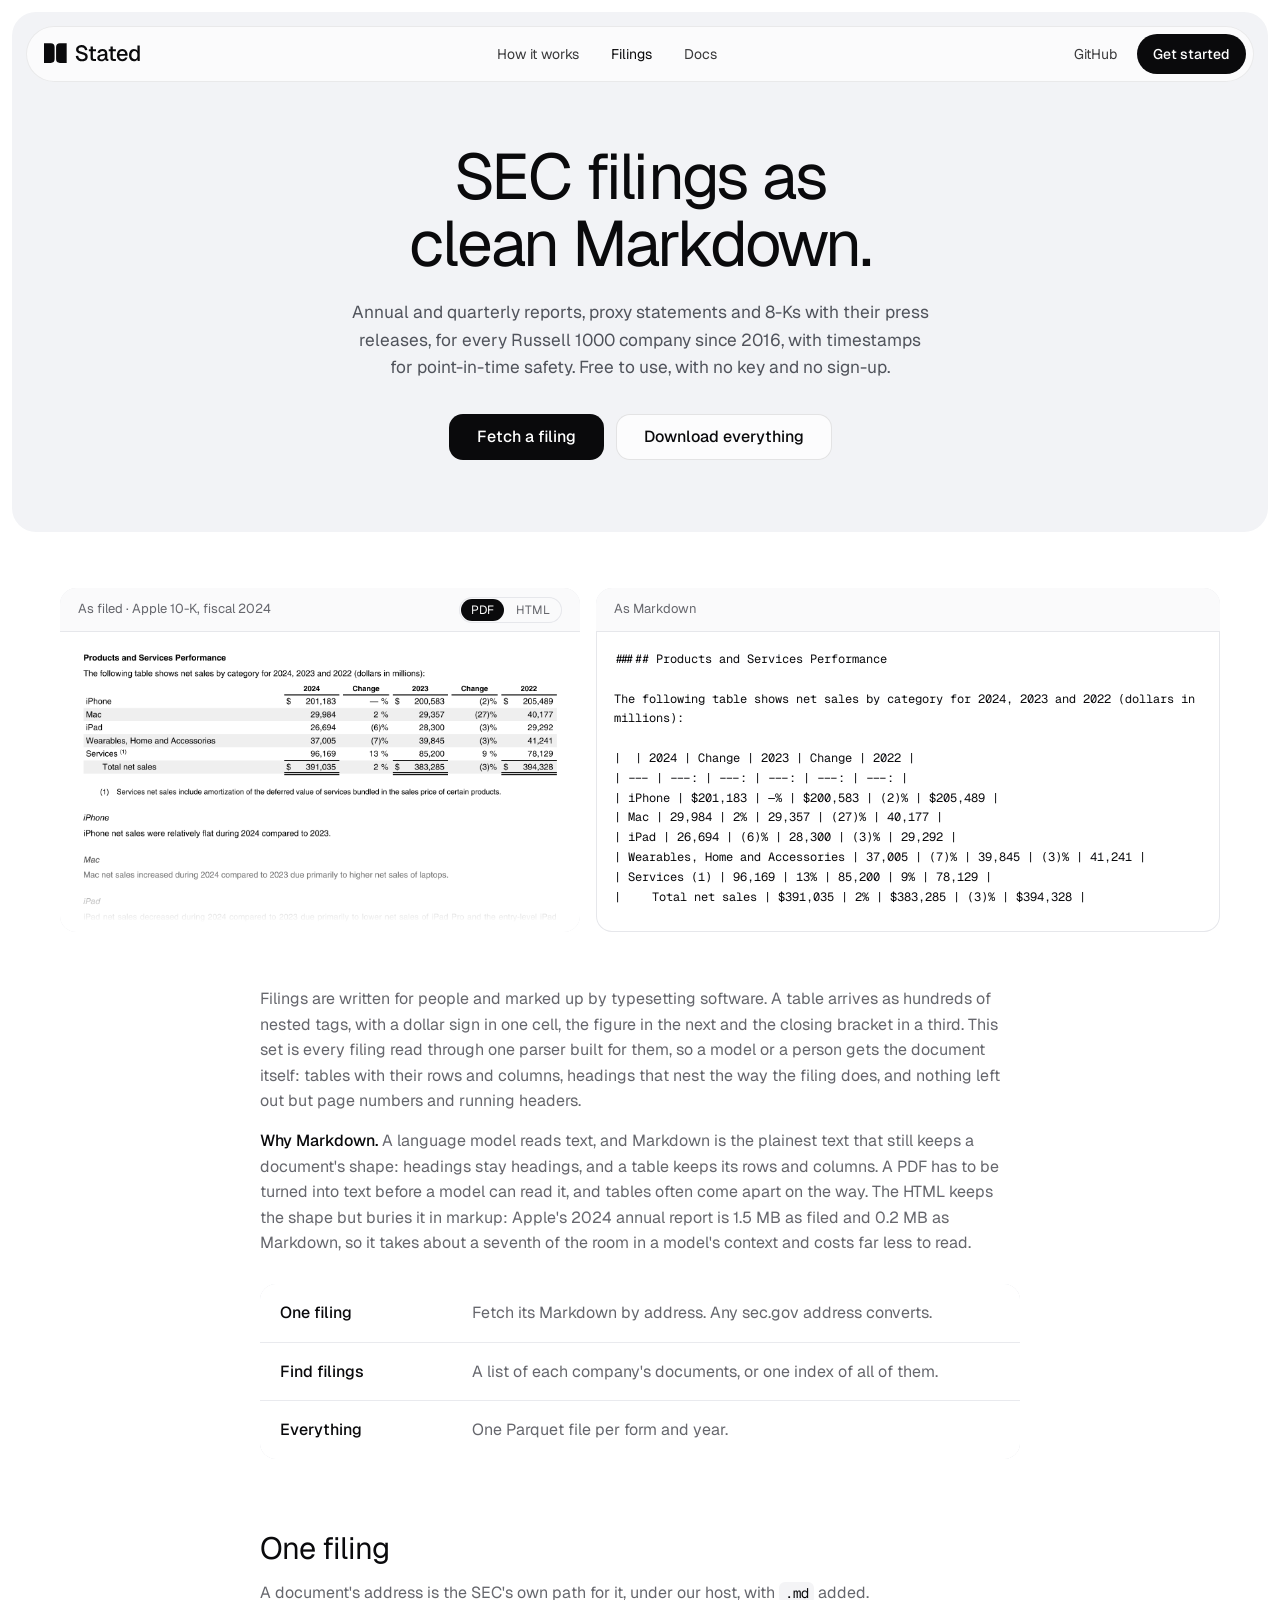
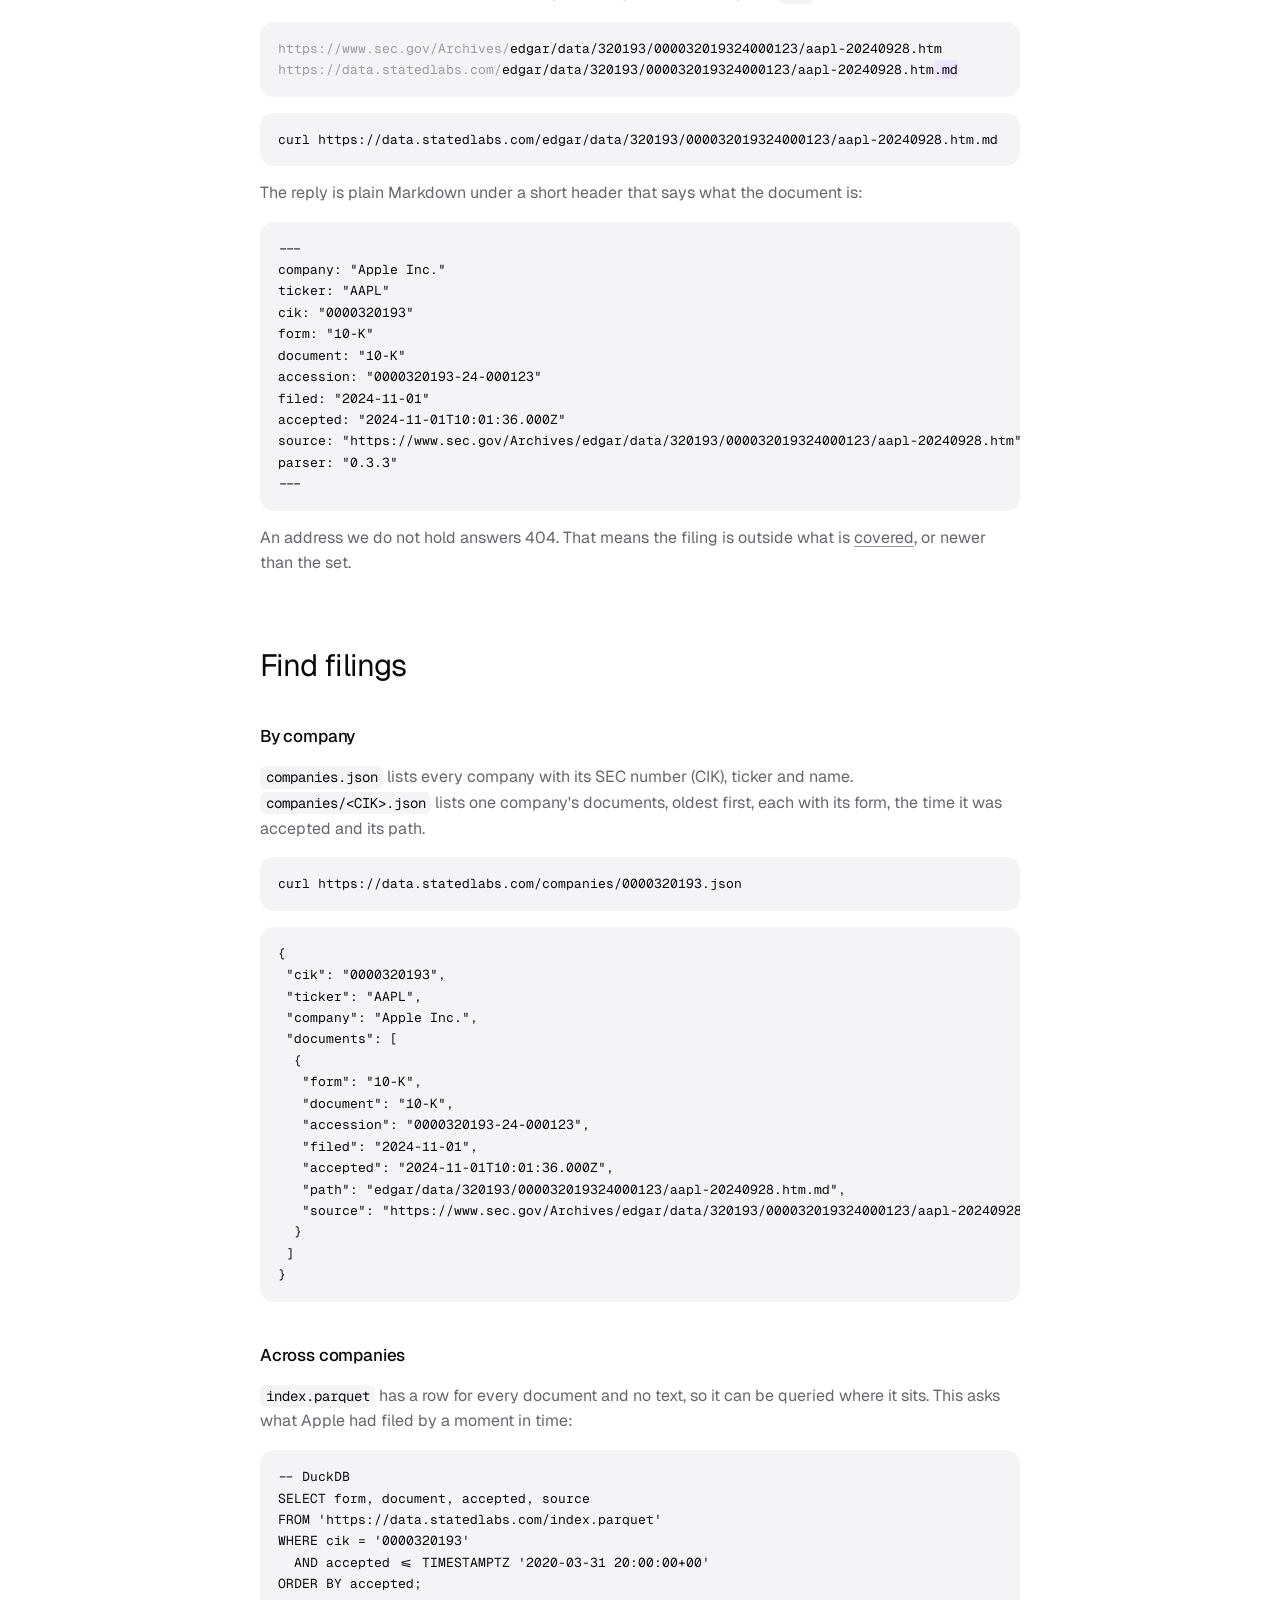
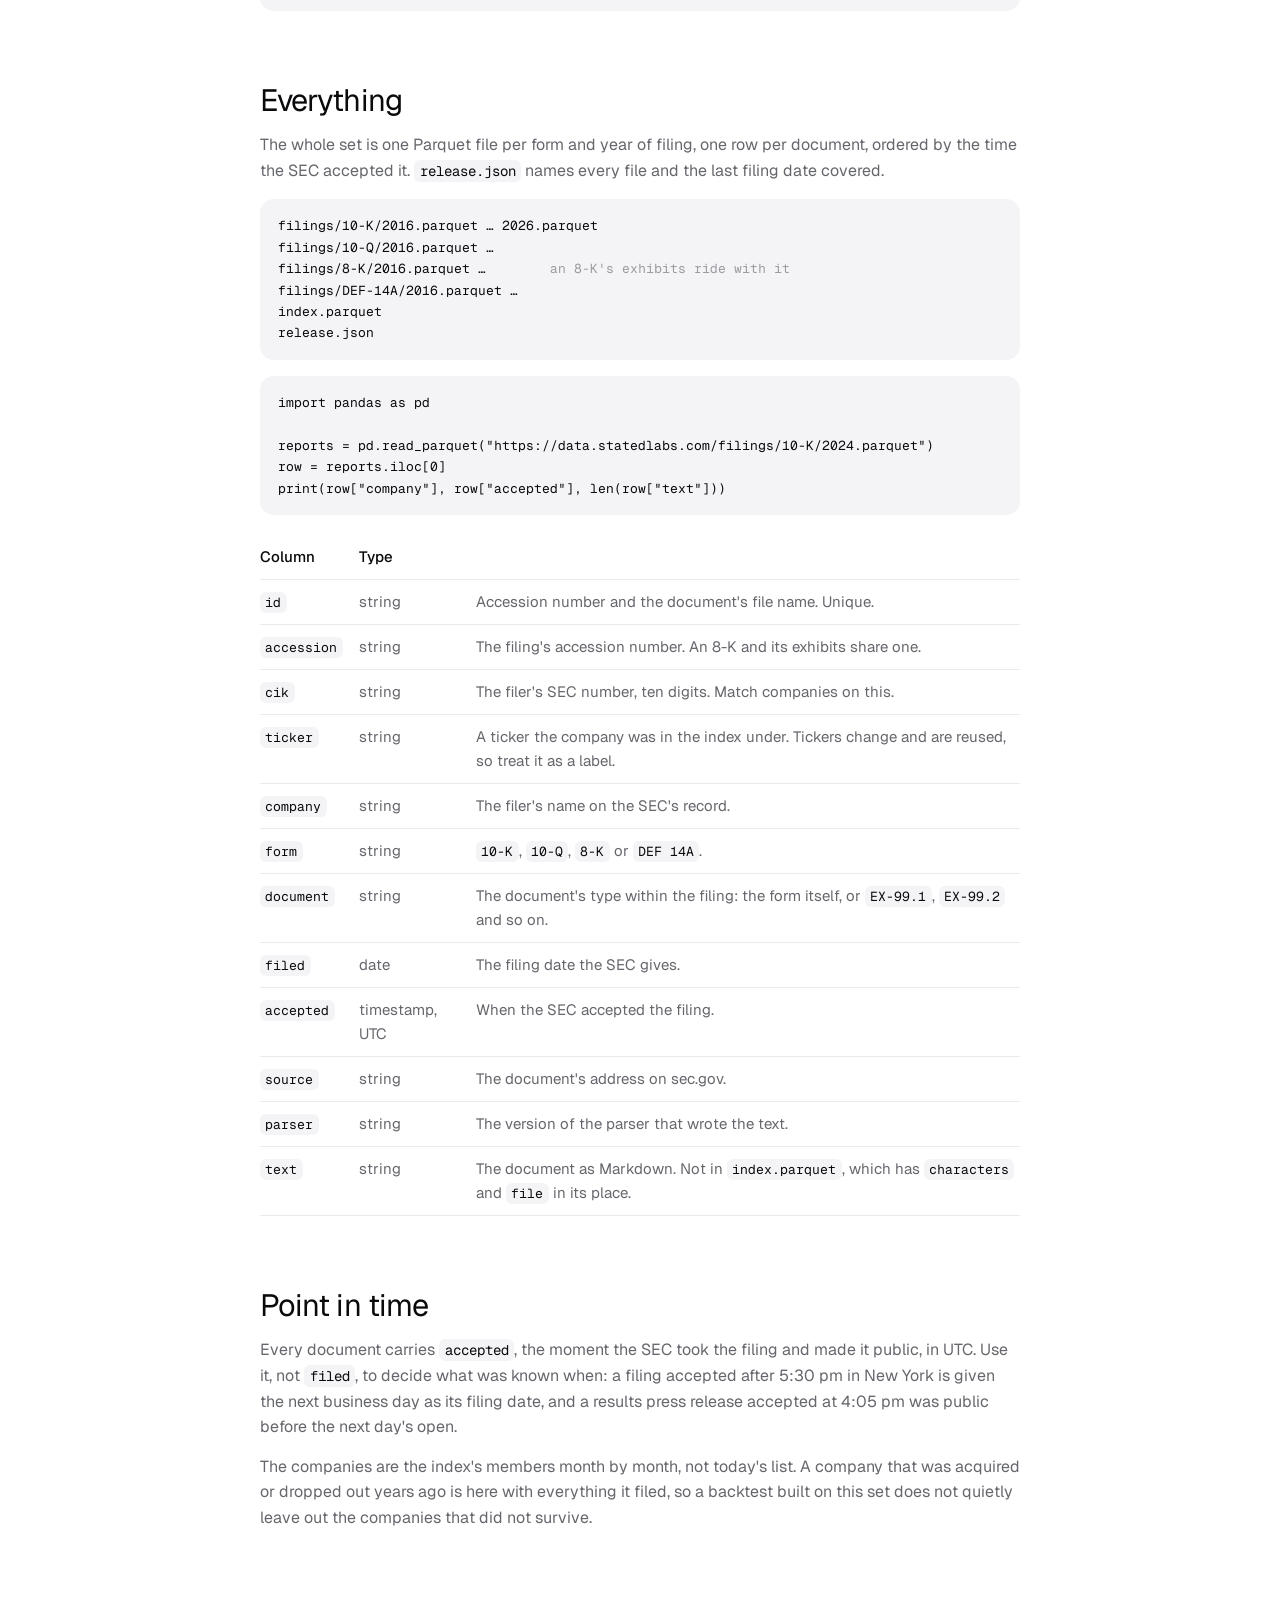
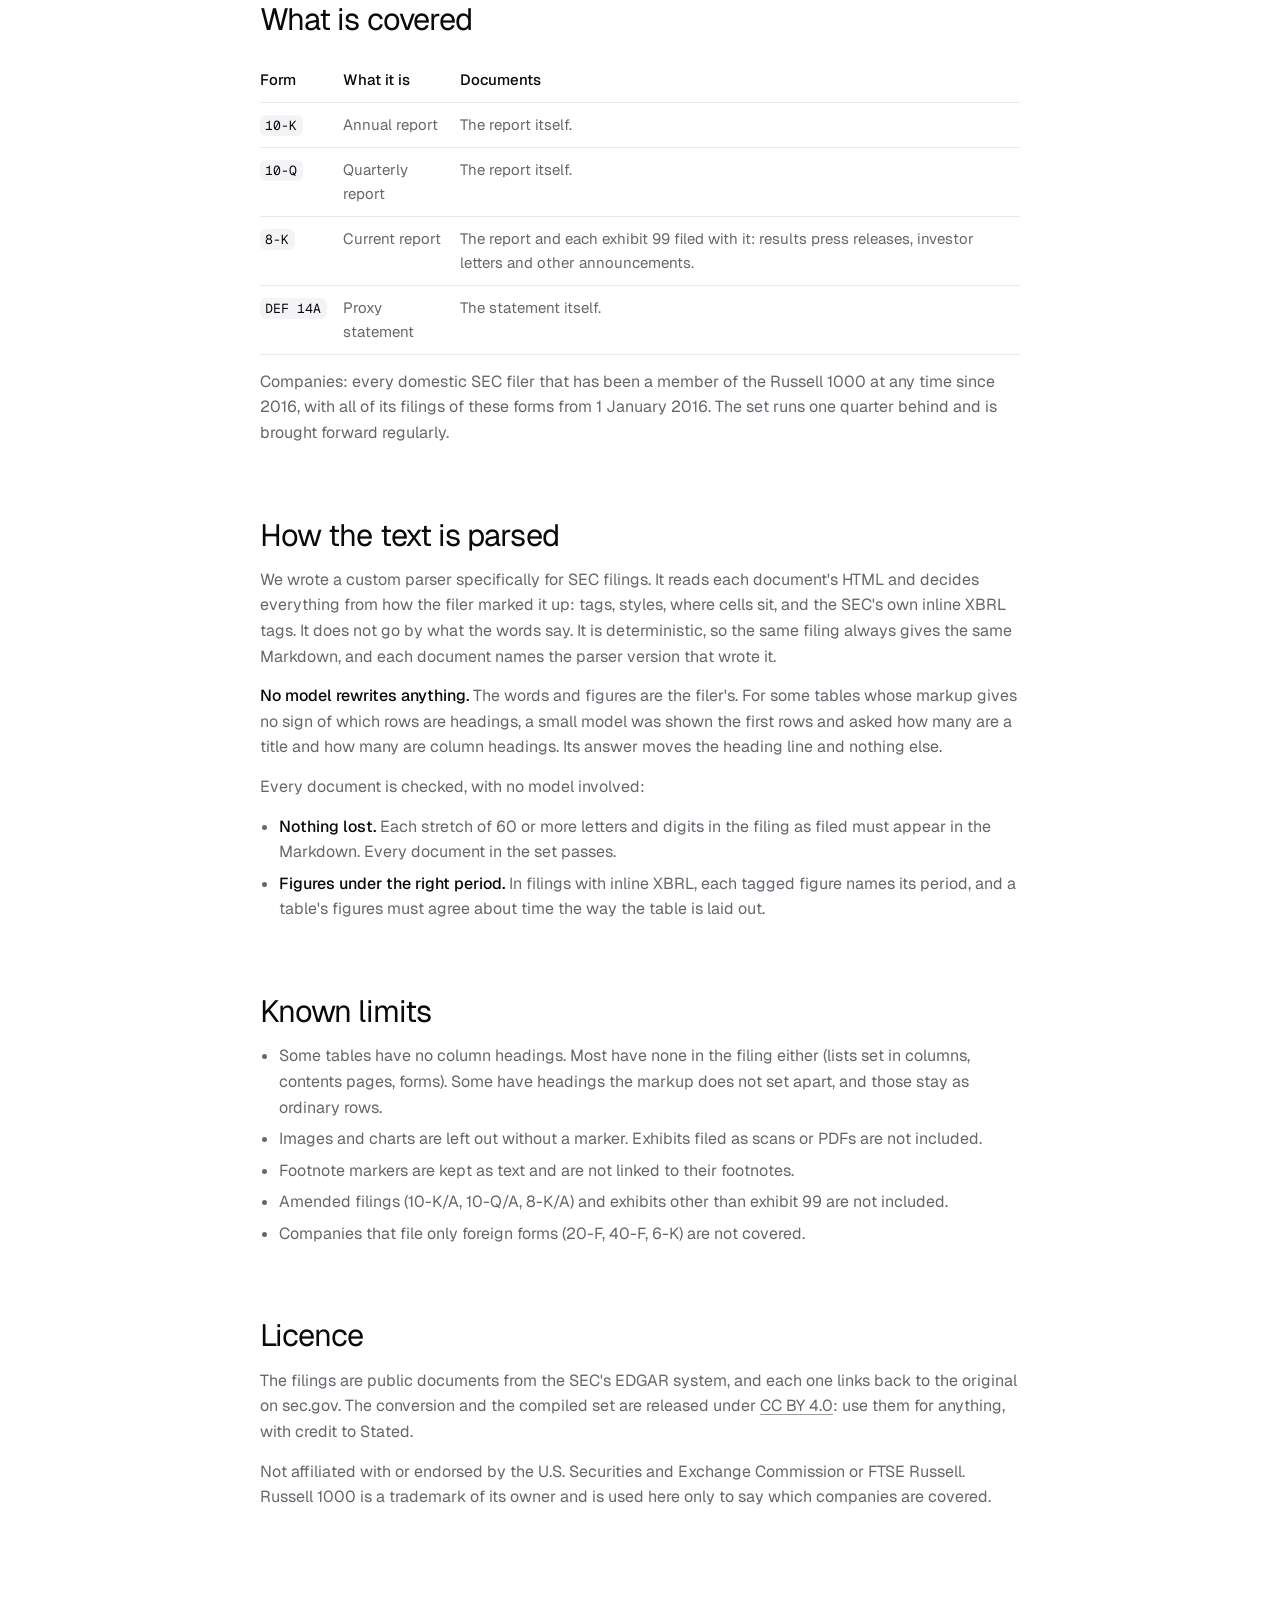
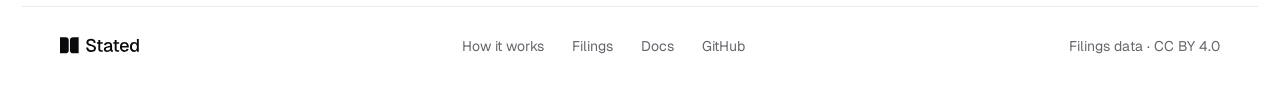
==== commit ecb09427: "Filings guide: back to the original top panel Undoes the plain header with the curl command (f899c25" ====
--- a/site/filings/index.html
+++ b/site/filings/index.html
@@ -14,8 +14,7 @@
 <style>
 html, body { margin: 0; }
 /* The landing page's tokens and manner: one sans at regular weight, mono only for code and values, colour nearly
-   absent. This page is reference: a plain header with the command that fetches one filing, the same table before
-   and after, then a single reading column. */
+   absent. This page is reference, so it is a single reading column under a short inset panel. */
 :root {
   --bg: #FFFFFF; --fg: #0A0A0C; --muted: #66676D; --faint: #9A9BA1; --rule: #E9EAEE; --band: #F4F4F6;
   --win: #FFFFFF; --win-rule: #E6E7EB; --win-bar: #FAFAFB; --hl: #ECE5FF; --accent: #6D3DF2;
@@ -54,12 +53,16 @@
 a { color: inherit; }
 a:focus-visible { outline: 2px solid var(--accent); outline-offset: 3px; border-radius: 8px; }
 
-/* ---------- Top: the nav, what this is, and the command that fetches one filing ---------- */
-.top { max-width: 1160px; margin: 0 auto; }
+/* ---------- Top panel ---------- */
+.hero {
+  position: relative; border-radius: 24px; background: var(--media); color: var(--media-ink);
+  display: grid; justify-items: center; text-align: center; padding: 132px 20px 72px;
+}
 .nav {
+  position: absolute; top: 14px; left: 14px; right: 14px;
   display: flex; align-items: center; justify-content: space-between; gap: 16px;
   height: 56px; padding: 0 8px 0 18px; border-radius: 999px;
-  background: var(--band); color: var(--fg); box-shadow: inset 0 0 0 1px var(--rule);
+  background: var(--nav-bg); color: var(--nav-ink); box-shadow: inset 0 0 0 1px var(--nav-rule); text-align: left;
 }
 .brand { display: inline-flex; align-items: center; text-decoration: none; }
 .logo {
@@ -72,27 +75,17 @@
 .nav-end { display: flex; align-items: center; gap: 20px; font-size: 0.875rem; }
 .pill { text-decoration: none; background: var(--btn-bg); color: var(--btn-ink); padding: 9px 16px; border-radius: 999px; font-weight: 500; }
 @media (max-width: 760px) { .nav-mid, .nav-end a.plain { display: none; } }
-.intro { padding: 104px 4px 0; }
-h1 { margin: 0; font-weight: 400; font-size: clamp(2.1rem, 3.6vw, 3.1rem); line-height: 1.06; letter-spacing: -0.035em; }
-.lede { margin: 18px 0 0; max-width: 46rem; font-size: clamp(1.02rem, 1.25vw, 1.125rem); color: var(--muted); }
-.cmd {
-  display: flex; align-items: center; gap: 12px; margin-top: 48px; max-width: 920px; box-sizing: border-box;
-  padding: 6px 6px 6px 18px; border-radius: 14px; background: var(--band); box-shadow: inset 0 0 0 1px var(--rule);
-}
-.cmd code { flex: 1; min-width: 0; padding: 8px 0; background: none; border-radius: 0; font-size: 0.8125rem; line-height: 1.5; overflow-wrap: anywhere; }
-.cmd .dim { color: var(--faint); }
-.cmd mark { background: var(--hl); color: inherit; border-radius: 4px; padding: 1px 0; }
-.cmd button {
-  flex: none; border: 0; cursor: pointer; font: inherit; font-size: 0.8125rem; font-weight: 500; line-height: 1;
-  padding: 10px 14px; border-radius: 10px; background: var(--btn-bg); color: var(--btn-ink); transition: background-color 160ms ease;
-}
-.cmd button:hover { background: var(--btn-hover); }
-.cmd button:focus-visible { outline: 2px solid var(--accent); outline-offset: 2px; }
-.cmd-note { margin: 12px 0 0; font-size: 0.875rem; color: var(--muted); }
-.cmd-note a { text-decoration-color: var(--faint); text-underline-offset: 3px; }
+h1 { margin: 0; max-width: 16ch; font-weight: 400; font-size: clamp(2.4rem, 5vw, 4.25rem); line-height: 1.04; letter-spacing: -0.035em; text-wrap: balance; }
+.lede { margin: 22px 0 0; max-width: 40rem; text-wrap: balance; font-size: clamp(1.05rem, 1.35vw, 1.2rem); color: var(--media-muted); }
+.actions { display: flex; flex-wrap: wrap; justify-content: center; gap: 12px; margin-top: 32px; }
+.btn { display: inline-flex; align-items: center; text-decoration: none; font-size: 1rem; font-weight: 500; line-height: 1; padding: 15px 28px; border-radius: 14px; transition: background-color 160ms ease; }
+.btn-light { background: var(--btn-bg); color: var(--btn-ink); }
+.btn-light:hover { background: var(--btn-hover); }
+.btn-glass { background: var(--btn2-bg); color: var(--btn2-ink); box-shadow: inset 0 0 0 1px var(--btn2-rule); }
+.btn-glass:hover { background: var(--btn2-hover); }
 
 /* ---------- Before and after ---------- */
-.pair { max-width: 1160px; margin: 72px auto 0; display: grid; grid-template-columns: 5fr 6fr; gap: 16px; }
+.pair { max-width: 1160px; margin: 56px auto 0; display: grid; grid-template-columns: 5fr 6fr; gap: 16px; }
 @media (max-width: 900px) { .pair { grid-template-columns: 1fr; } }
 .win { min-width: 0; border-radius: 16px; background: var(--win); box-shadow: inset 0 0 0 1px var(--win-rule); overflow: hidden; }
 .win-bar { display: flex; align-items: center; justify-content: space-between; gap: 12px; min-height: 44px; box-sizing: border-box; padding: 0 18px; background: var(--win-bar); border-bottom: 1px solid var(--win-rule); font-size: 0.8125rem; color: var(--muted); }
@@ -149,7 +142,7 @@
 </style>
 </head>
 <body>
-<header class="top">
+<header class="hero">
   <nav class="nav">
     <a class="brand" href="../" aria-label="Stated"><span class="logo" role="img" aria-label="Stated"></span></a>
     <div class="nav-mid">
@@ -162,14 +155,11 @@
       <a class="pill" href="https://github.com/zmccormick7/Stated#install">Get started</a>
     </div>
   </nav>
-  <div class="intro">
-    <h1>SEC filings as clean Markdown.</h1>
-    <p class="lede">Annual and quarterly reports, proxy statements and 8-Ks with their press releases, for every Russell 1000 company since 2016, with timestamps for point-in-time safety. Free to use, with no key and no sign-up.</p>
-    <div class="cmd">
-      <code><span class="dim">curl</span> https://data.statedlabs.com/edgar/data/320193/000032019324000123/aapl-20240928.htm<mark>.md</mark></code>
-      <button type="button" data-copy="curl https://data.statedlabs.com/edgar/data/320193/000032019324000123/aapl-20240928.htm.md" hidden>Copy</button>
-    </div>
-    <p class="cmd-note">That is Apple's 2024 annual report. Every filing in the set is at its sec.gov path with <code>.md</code> added: <a href="#one">how addresses work</a>, or <a href="#all">download everything</a>.</p>
+  <h1>SEC filings as clean Markdown.</h1>
+  <p class="lede">Annual and quarterly reports, proxy statements and 8-Ks with their press releases, for every Russell 1000 company since 2016, with timestamps for point-in-time safety. Free to use, with no key and no sign-up.</p>
+  <div class="actions">
+    <a class="btn btn-light" href="#one">Fetch a filing</a>
+    <a class="btn btn-glass" href="#all">Download everything</a>
   </div>
 </header>
 
@@ -341,17 +331,5 @@
   </nav>
   <span>Filings data · CC BY 4.0</span>
 </footer>
-<script>
-// The one script on the page: the copy button beside the command. Without it the button stays hidden.
-if (navigator.clipboard) document.querySelectorAll("[data-copy]").forEach(function (button) {
-  button.hidden = false;
-  button.addEventListener("click", function () {
-    navigator.clipboard.writeText(button.dataset.copy).then(function () {
-      button.textContent = "Copied";
-      setTimeout(function () { button.textContent = "Copy"; }, 1500);
-    });
-  });
-});
-</script>
 </body>
 </html>
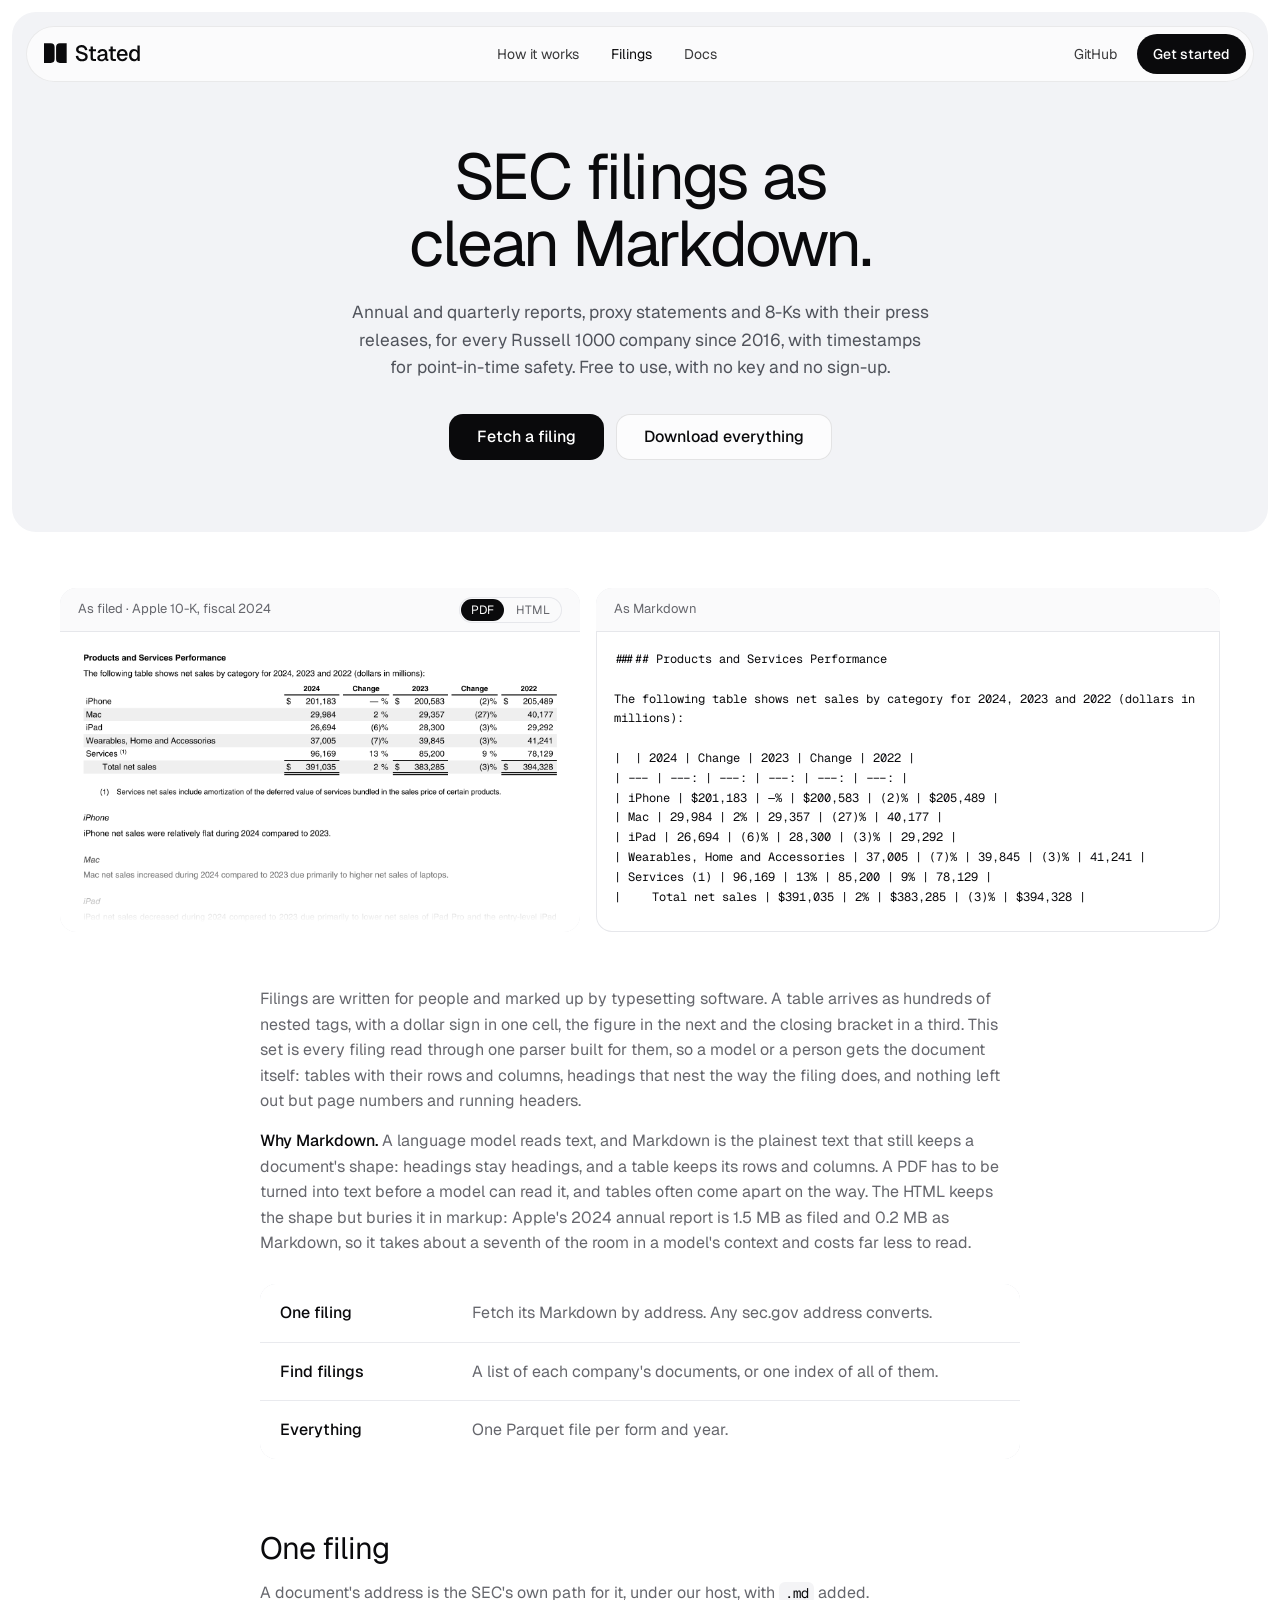
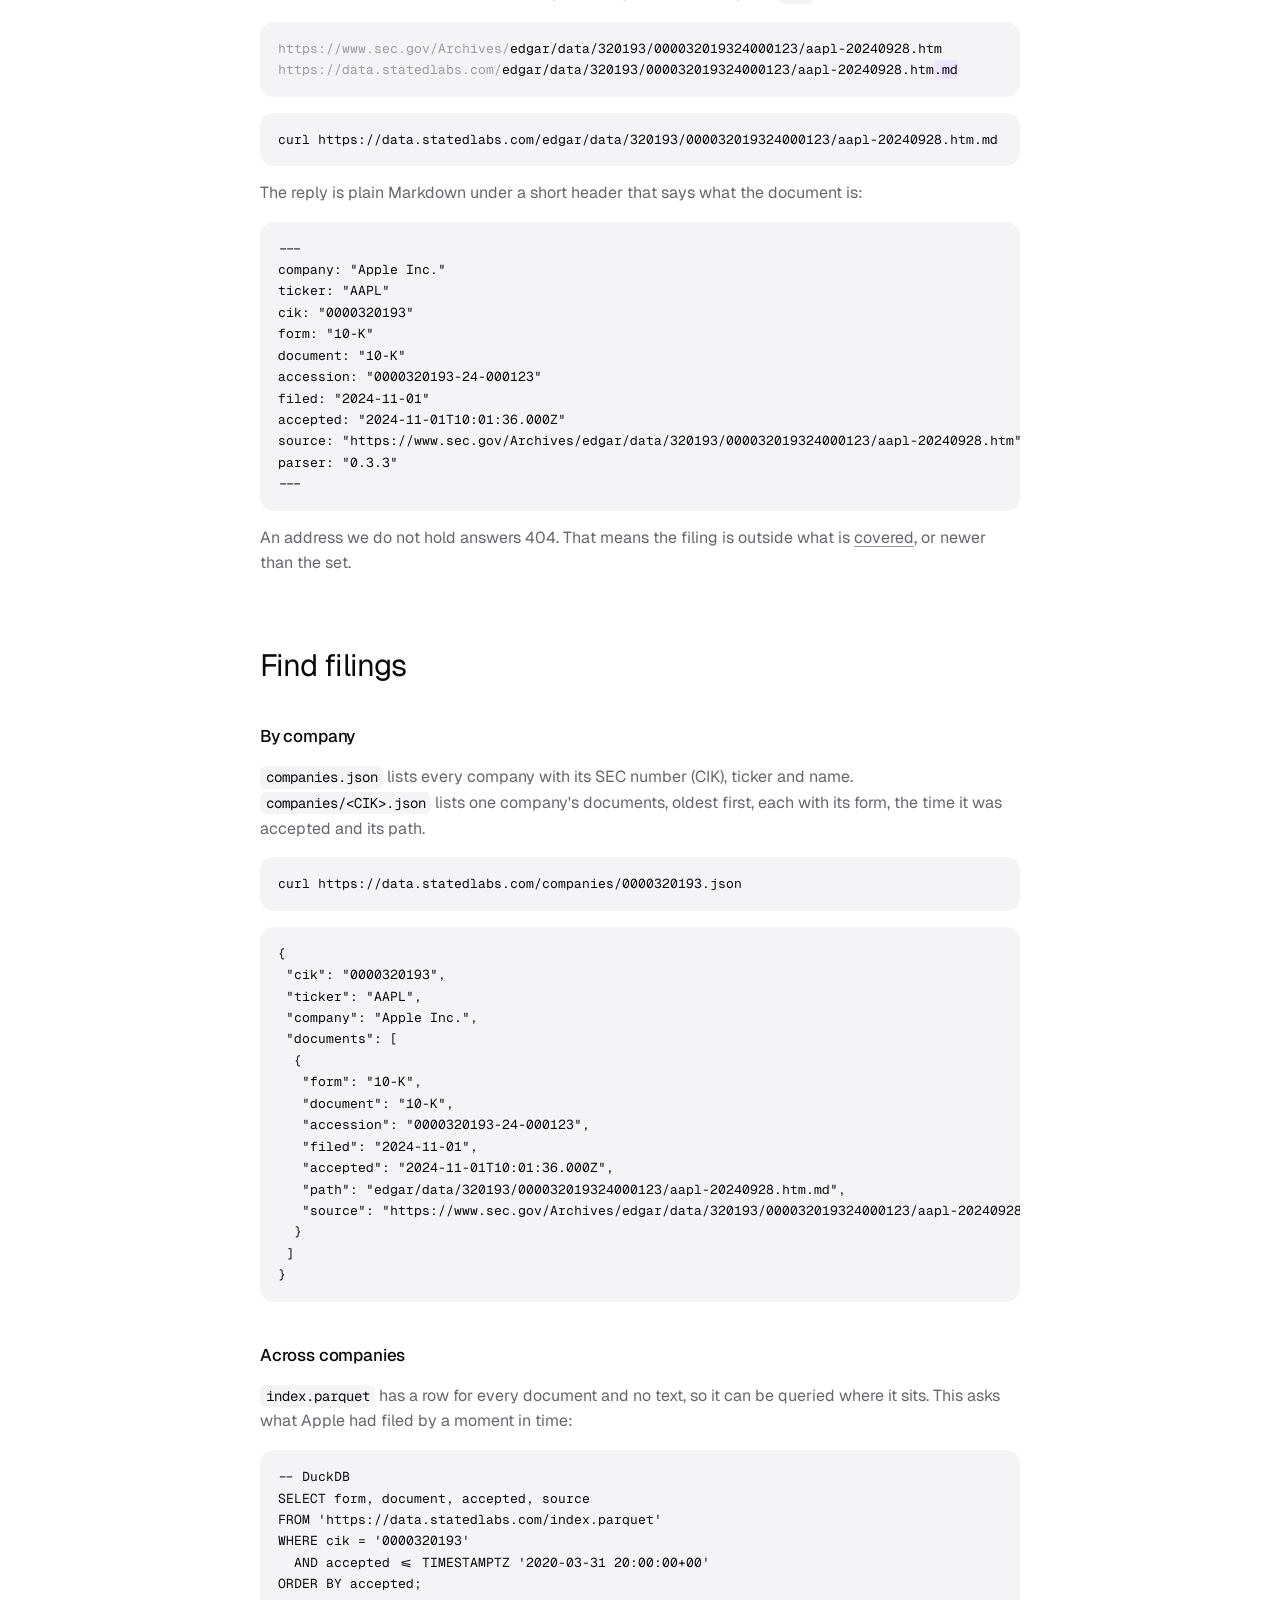
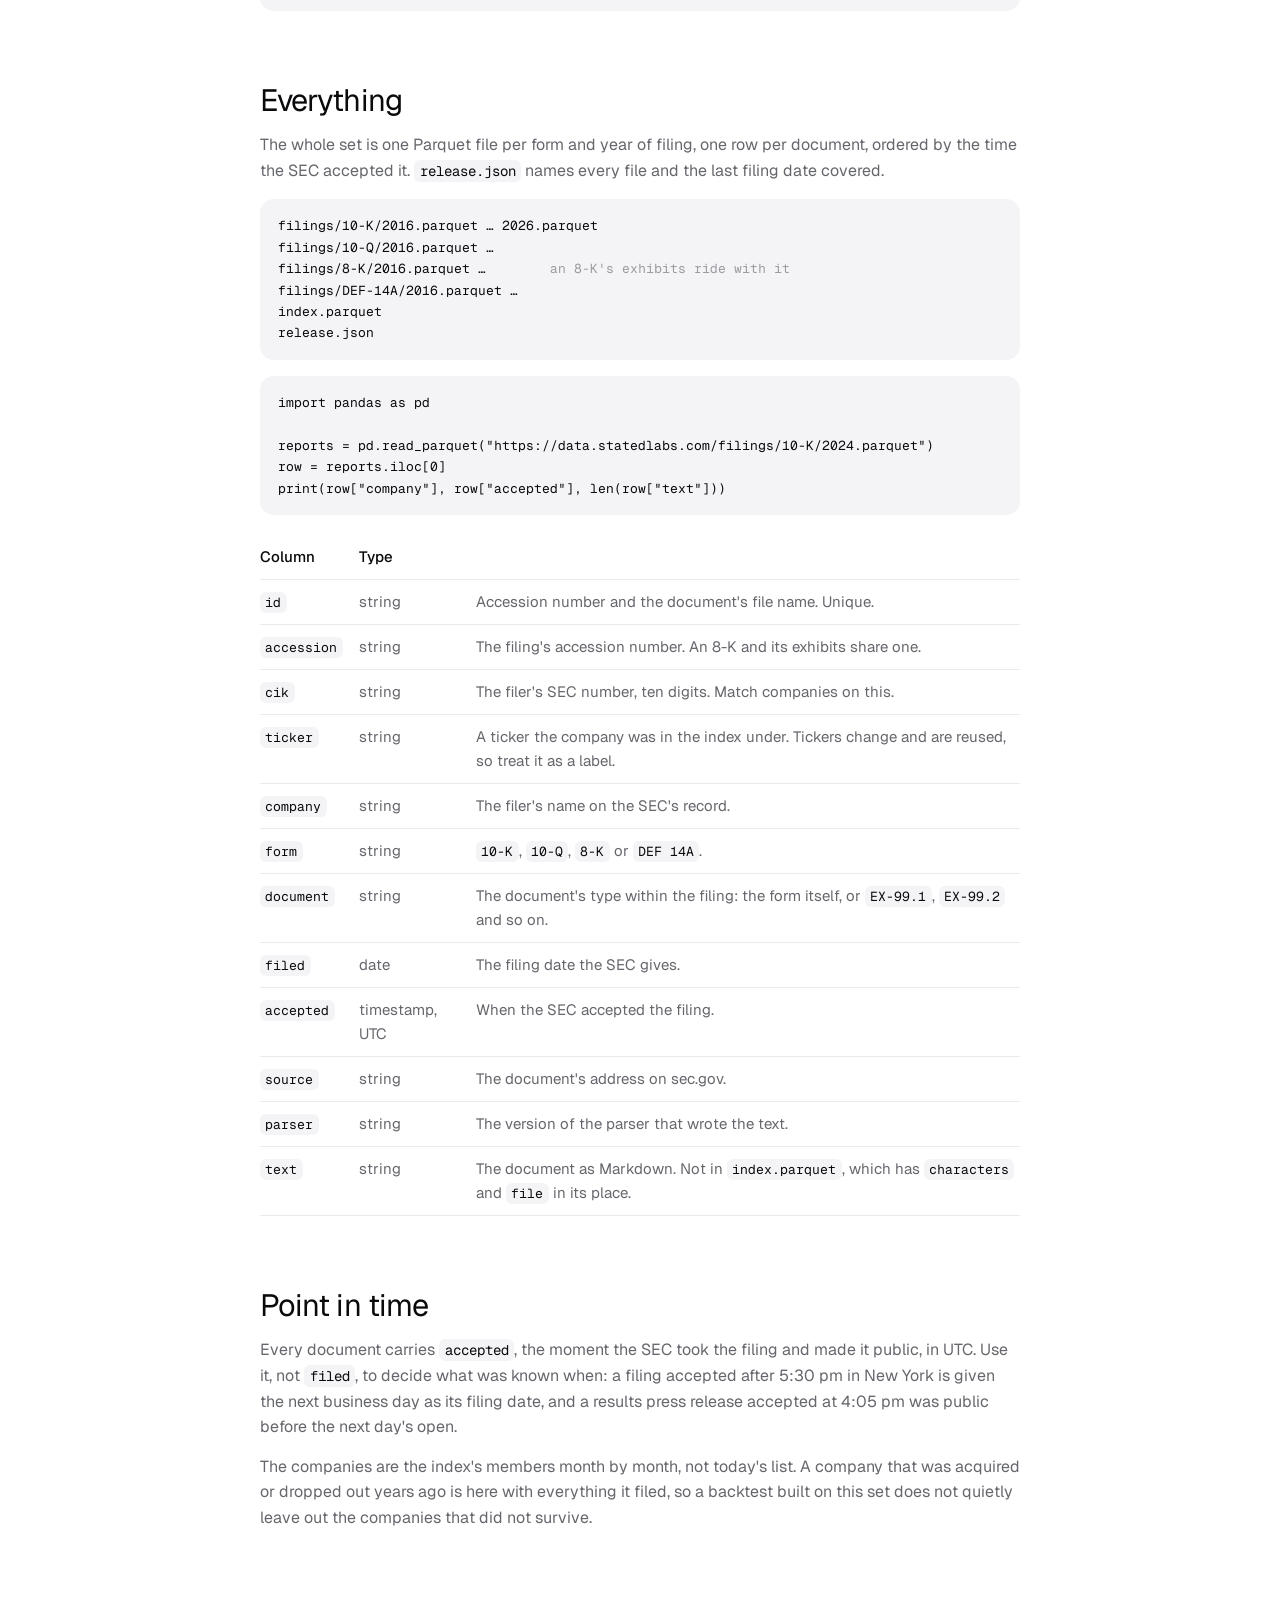
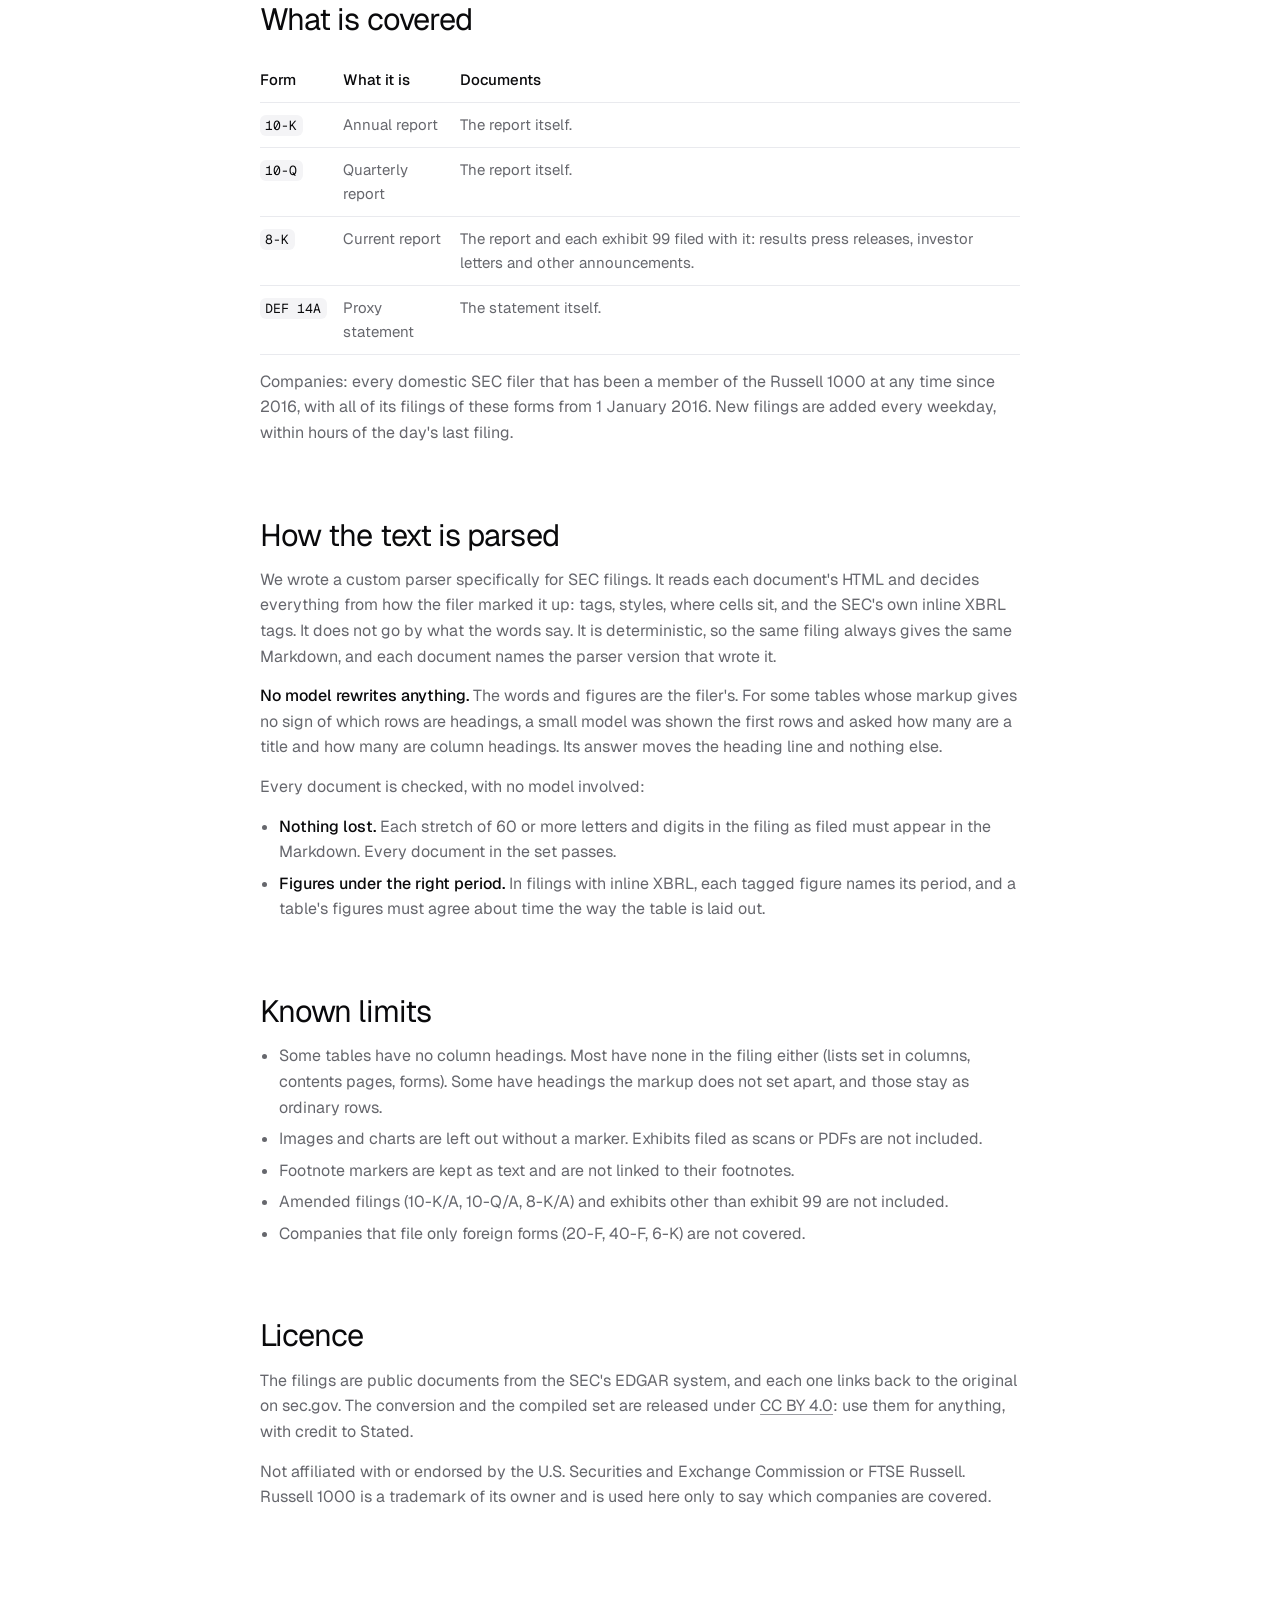
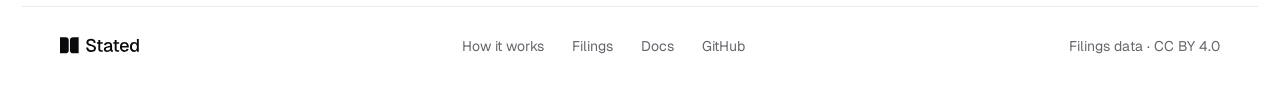
==== commit 4674734a: "Filings page: new filings are added every weekday The set no longer runs a quarter behind.  Co-Autho" ====
--- a/site/filings/index.html
+++ b/site/filings/index.html
@@ -296,7 +296,7 @@
       </tbody>
     </table>
   </div>
-  <p>Companies: every domestic SEC filer that has been a member of the Russell 1000 at any time since 2016, with all of its filings of these forms from 1 January 2016. The set runs one quarter behind and is brought forward regularly.</p>
+  <p>Companies: every domestic SEC filer that has been a member of the Russell 1000 at any time since 2016, with all of its filings of these forms from 1 January 2016. New filings are added every weekday, within hours of the day's last filing.</p>
 
   <h2 id="parsed">How the text is parsed</h2>
   <p>We wrote a custom parser specifically for SEC filings. It reads each document's HTML and decides everything from how the filer marked it up: tags, styles, where cells sit, and the SEC's own inline XBRL tags. It does not go by what the words say. It is deterministic, so the same filing always gives the same Markdown, and each document names the parser version that wrote it.</p>
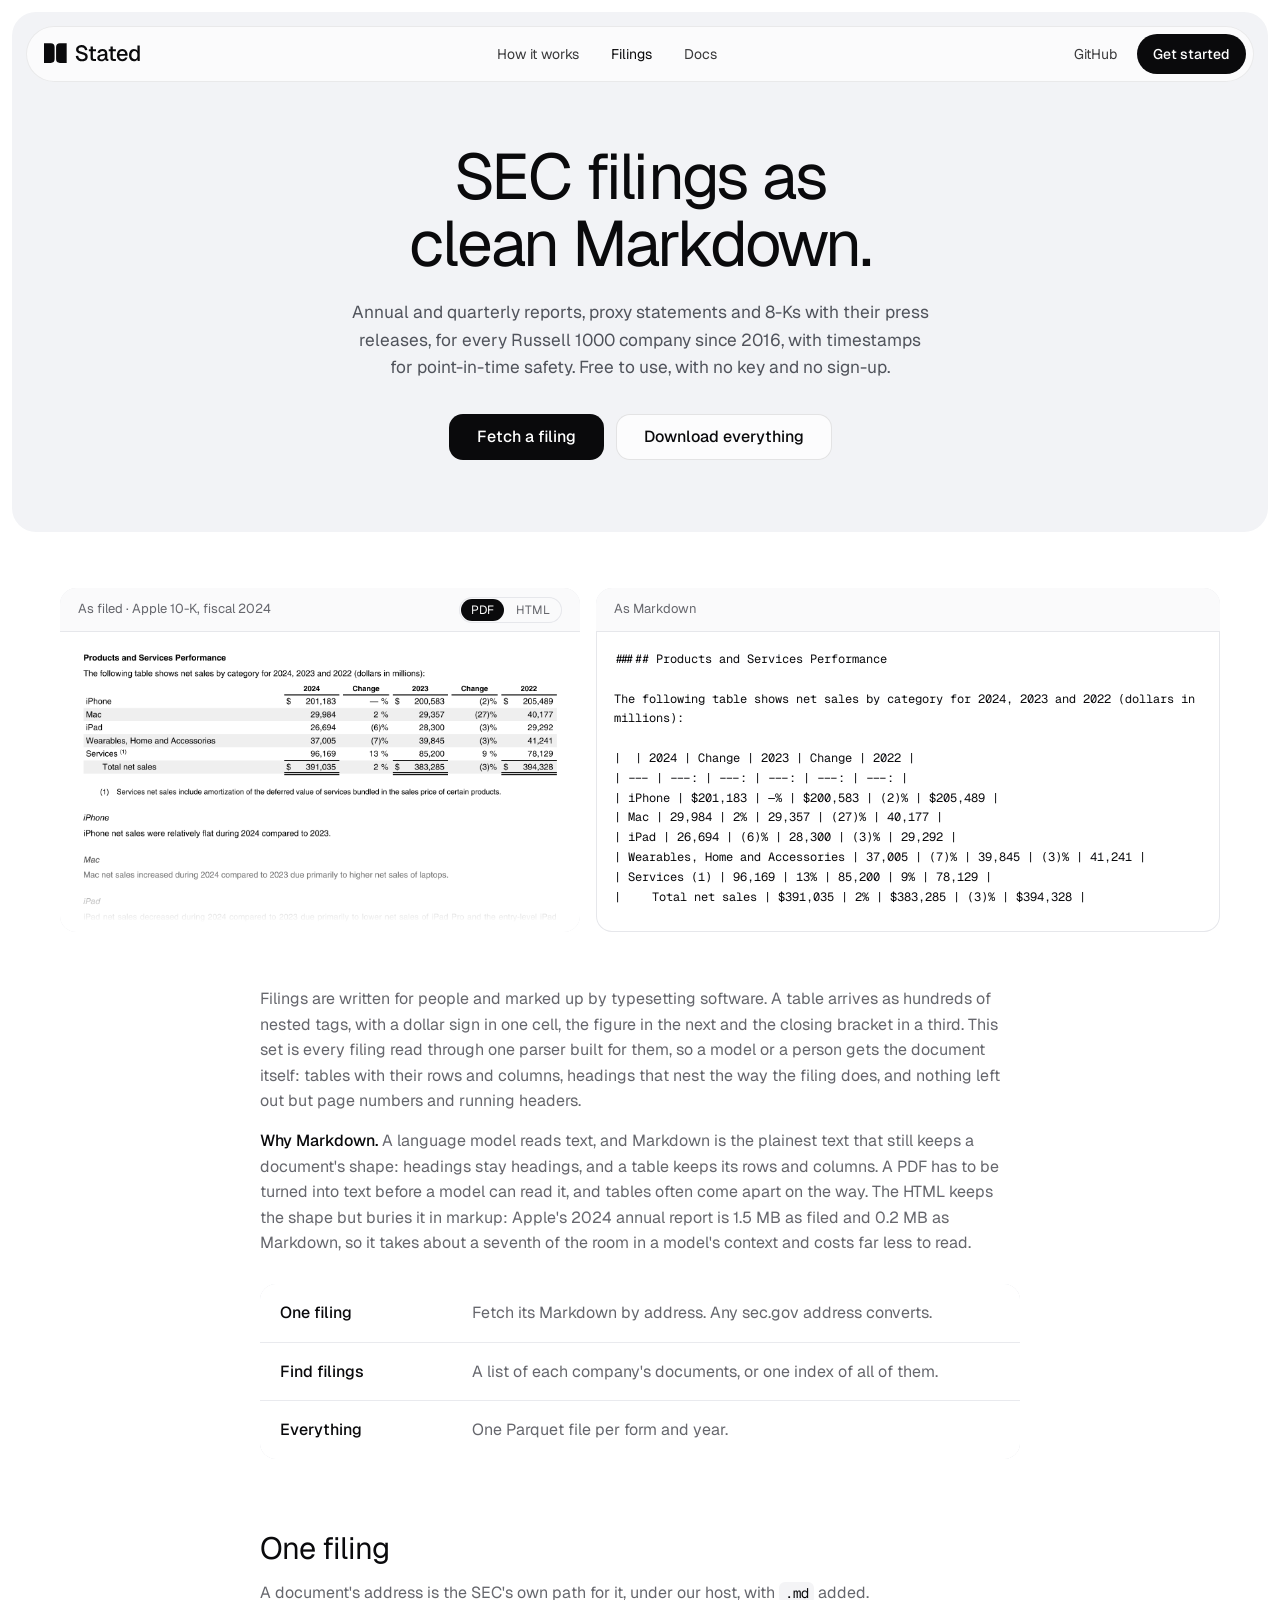
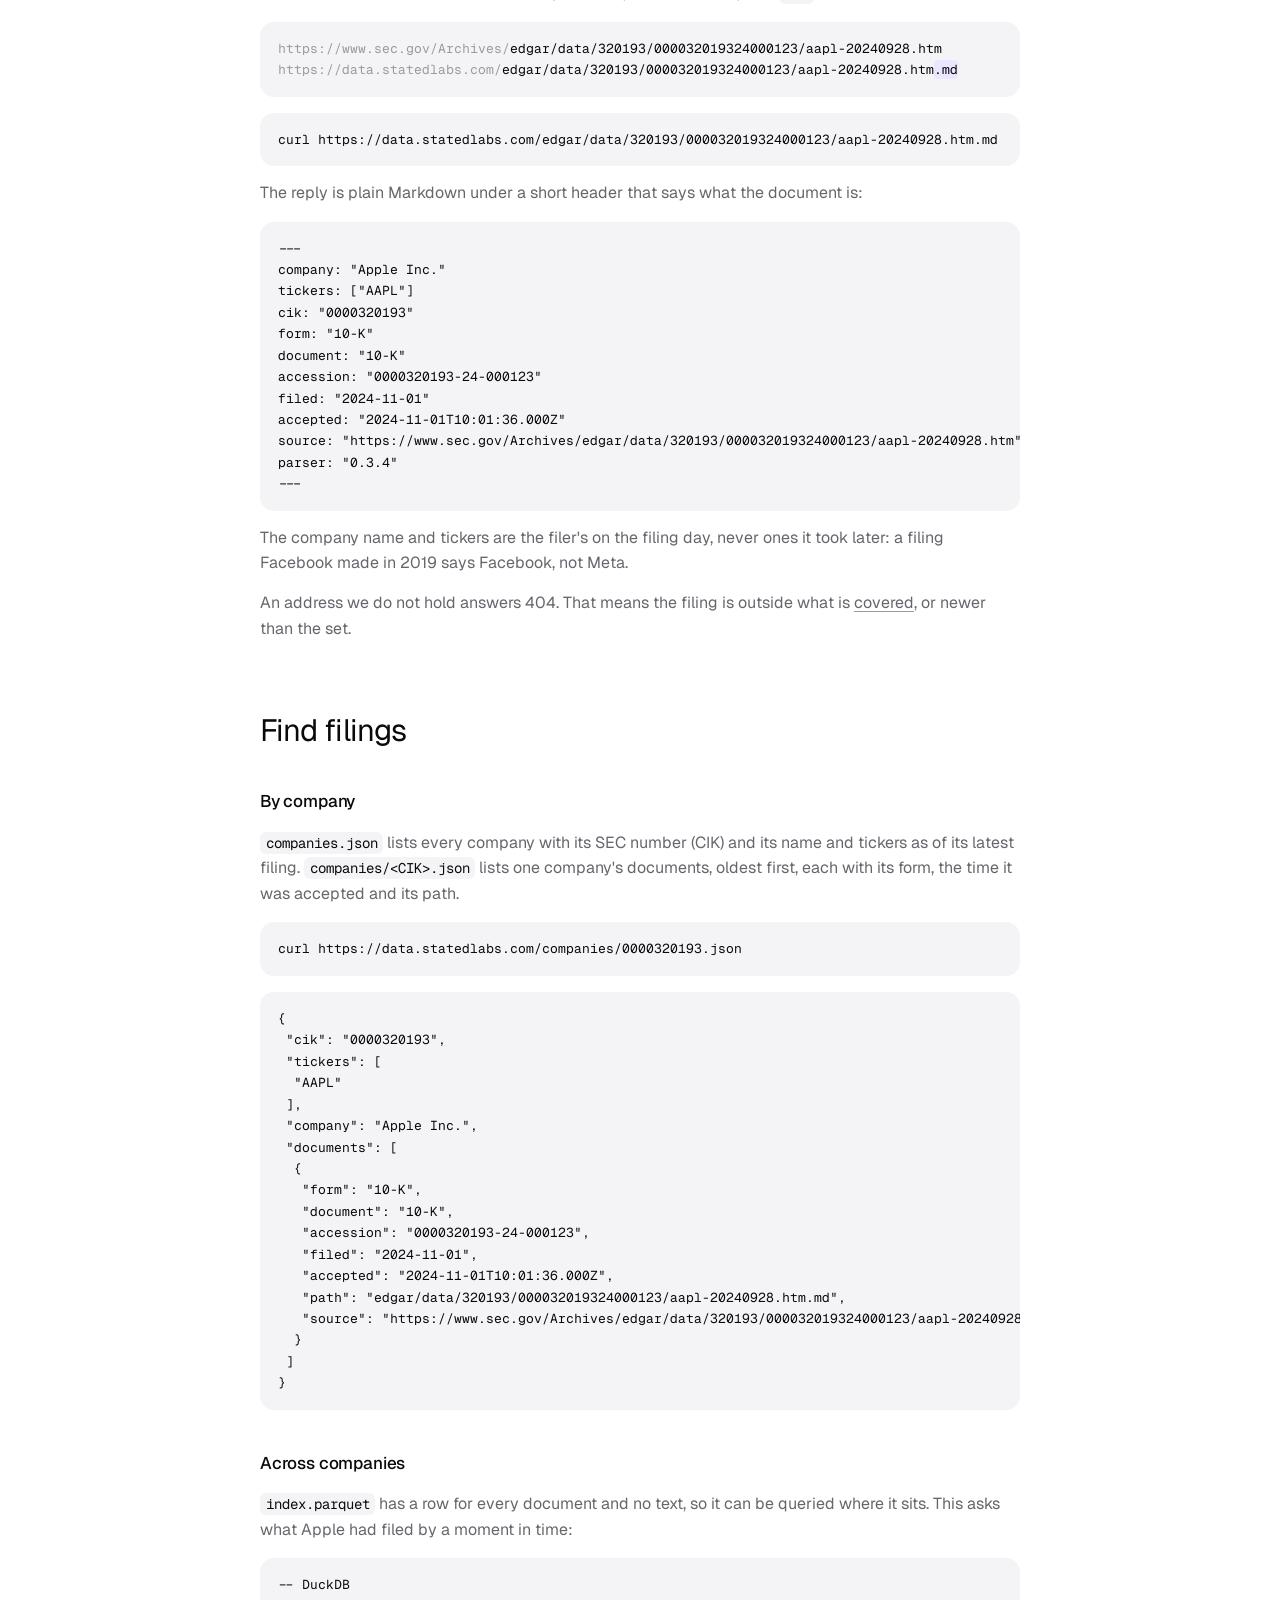
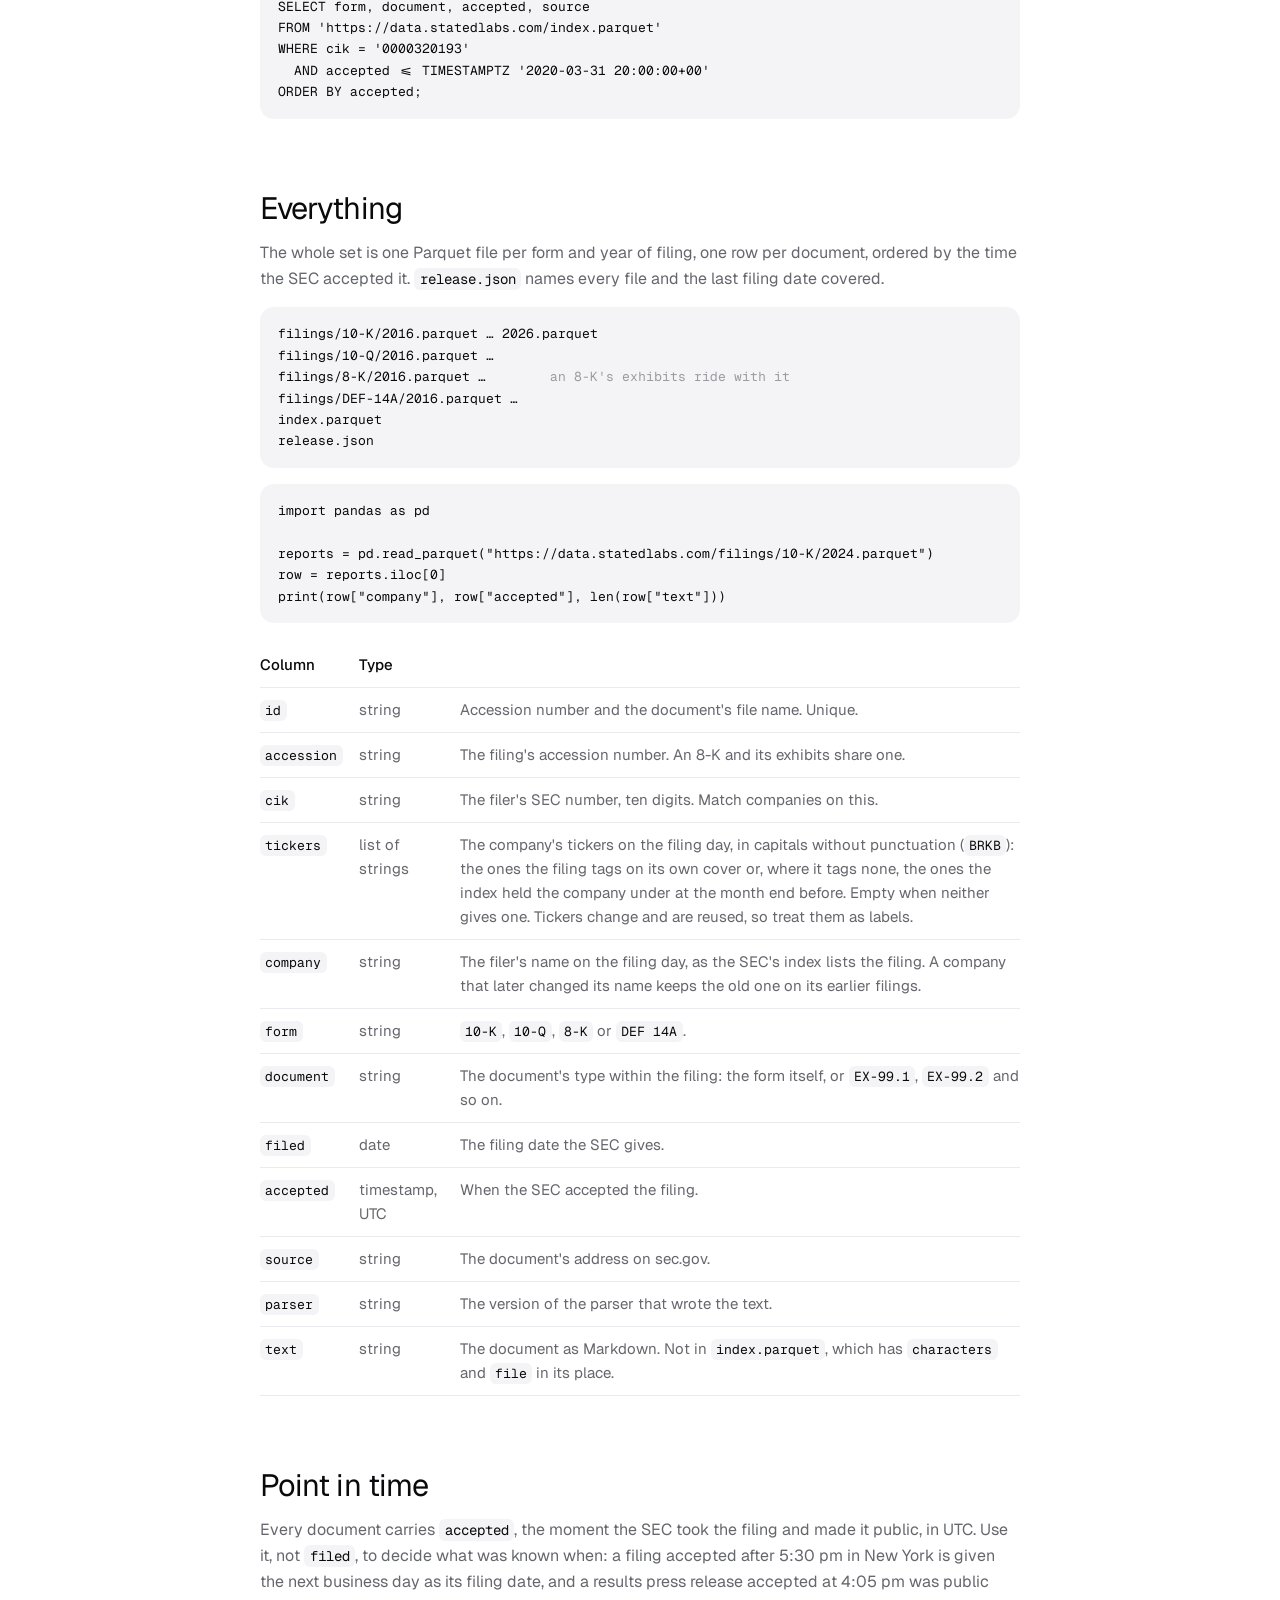
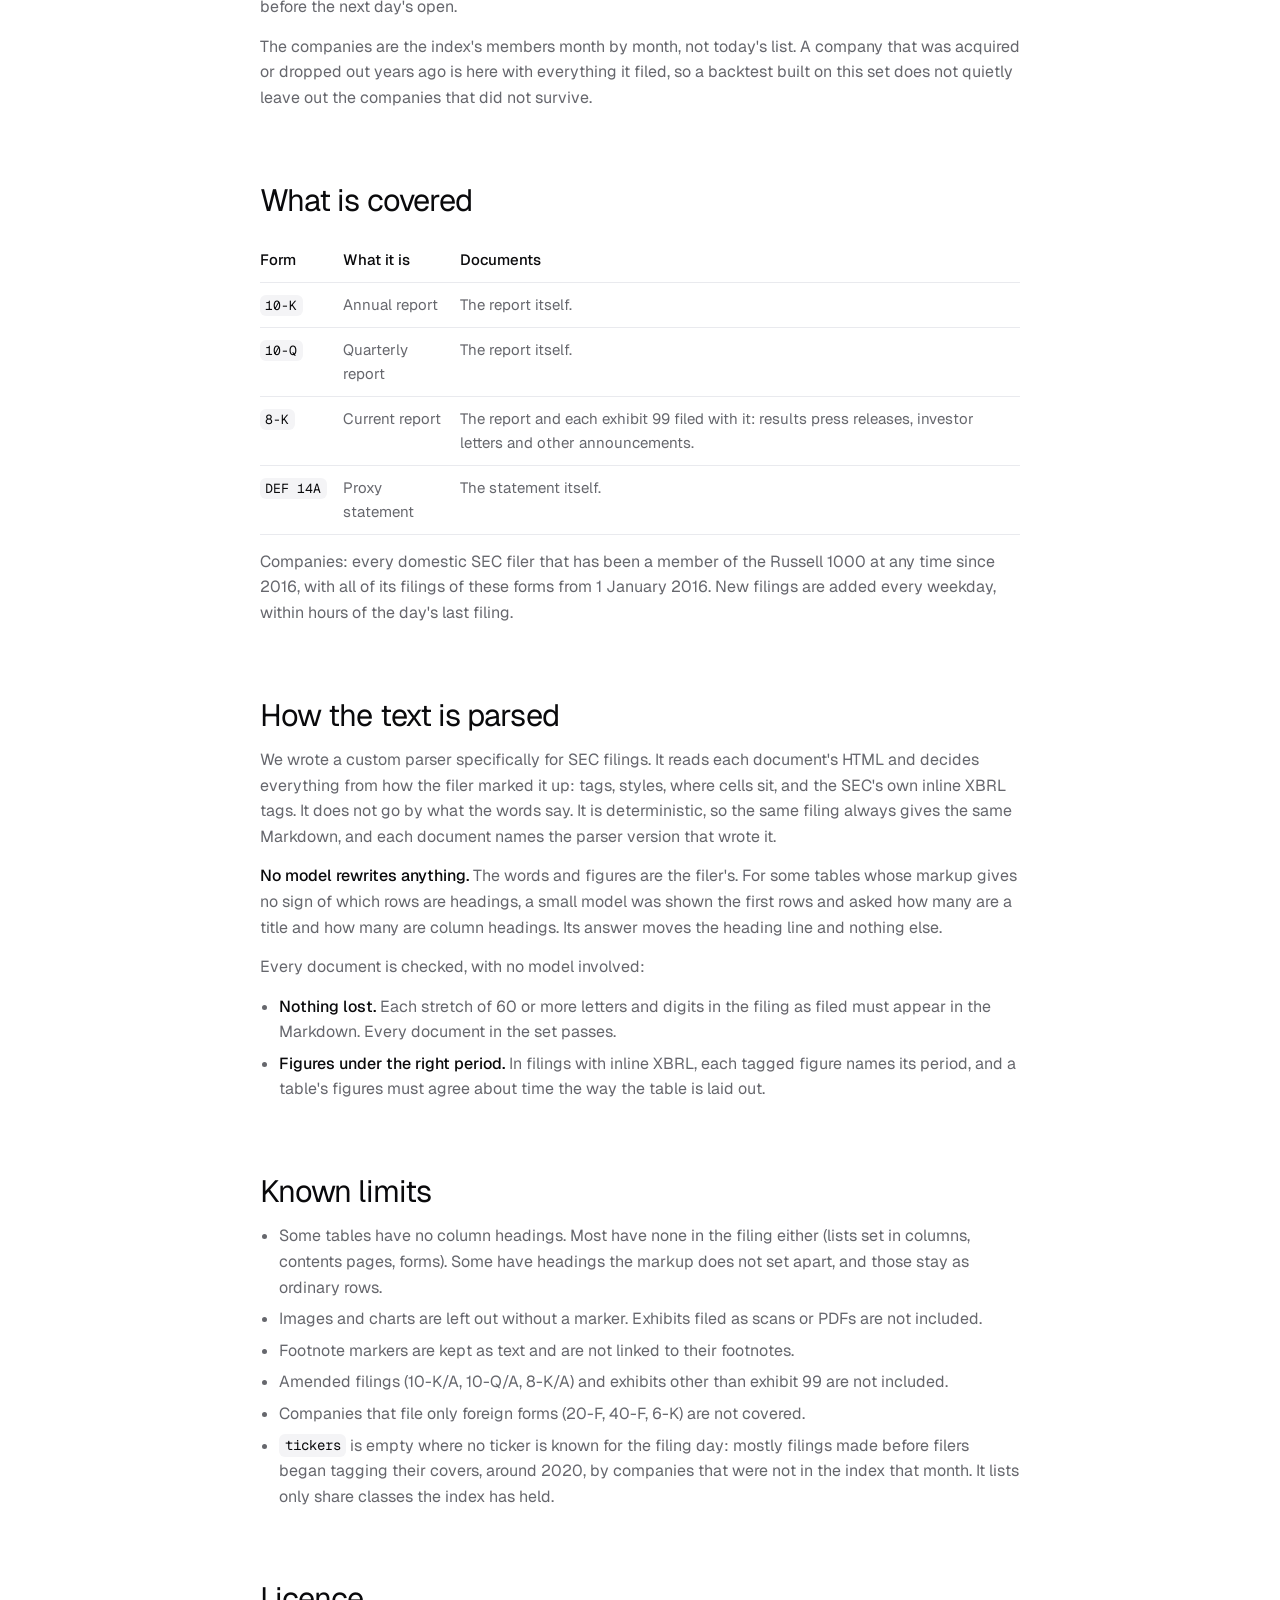
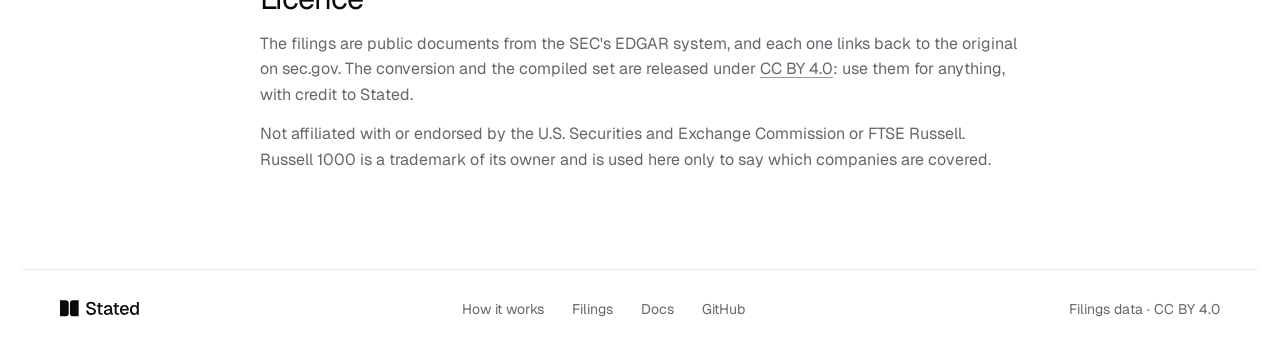
==== commit 6679e652: "Filings page: company and tickers are the filer's on the filing day The header's ticker is now ticke" ====
--- a/site/filings/index.html
+++ b/site/filings/index.html
@@ -206,7 +206,7 @@
   <p>The reply is plain Markdown under a short header that says what the document is:</p>
 <pre>---
 company: "Apple Inc."
-ticker: "AAPL"
+tickers: ["AAPL"]
 cik: "0000320193"
 form: "10-K"
 document: "10-K"
@@ -214,17 +214,20 @@
 filed: "2024-11-01"
 accepted: "2024-11-01T10:01:36.000Z"
 source: "https://www.sec.gov/Archives/edgar/data/320193/000032019324000123/aapl-20240928.htm"
-parser: "0.3.3"
+parser: "0.3.4"
 ---</pre>
+  <p>The company name and tickers are the filer's on the filing day, never ones it took later: a filing Facebook made in 2019 says Facebook, not Meta.</p>
   <p>An address we do not hold answers 404. That means the filing is outside what is <a href="#covered">covered</a>, or newer than the set.</p>
 
   <h2 id="find">Find filings</h2>
   <h3>By company</h3>
-  <p><code>companies.json</code> lists every company with its SEC number (CIK), ticker and name. <code>companies/&lt;CIK&gt;.json</code> lists one company's documents, oldest first, each with its form, the time it was accepted and its path.</p>
+  <p><code>companies.json</code> lists every company with its SEC number (CIK) and its name and tickers as of its latest filing. <code>companies/&lt;CIK&gt;.json</code> lists one company's documents, oldest first, each with its form, the time it was accepted and its path.</p>
 <pre class="wrap">curl https://data.statedlabs.com/companies/0000320193.json</pre>
 <pre>{
  "cik": "0000320193",
- "ticker": "AAPL",
+ "tickers": [
+  "AAPL"
+ ],
  "company": "Apple Inc.",
  "documents": [
   {
@@ -267,8 +270,8 @@
         <tr><td><code>id</code></td><td>string</td><td>Accession number and the document's file name. Unique.</td></tr>
         <tr><td><code>accession</code></td><td>string</td><td>The filing's accession number. An 8-K and its exhibits share one.</td></tr>
         <tr><td><code>cik</code></td><td>string</td><td>The filer's SEC number, ten digits. Match companies on this.</td></tr>
-        <tr><td><code>ticker</code></td><td>string</td><td>A ticker the company was in the index under. Tickers change and are reused, so treat it as a label.</td></tr>
-        <tr><td><code>company</code></td><td>string</td><td>The filer's name on the SEC's record.</td></tr>
+        <tr><td><code>tickers</code></td><td>list of strings</td><td>The company's tickers on the filing day, in capitals without punctuation (<code>BRKB</code>): the ones the filing tags on its own cover or, where it tags none, the ones the index held the company under at the month end before. Empty when neither gives one. Tickers change and are reused, so treat them as labels.</td></tr>
+        <tr><td><code>company</code></td><td>string</td><td>The filer's name on the filing day, as the SEC's index lists the filing. A company that later changed its name keeps the old one on its earlier filings.</td></tr>
         <tr><td><code>form</code></td><td>string</td><td><code>10-K</code>, <code>10-Q</code>, <code>8-K</code> or <code>DEF 14A</code>.</td></tr>
         <tr><td><code>document</code></td><td>string</td><td>The document's type within the filing: the form itself, or <code>EX-99.1</code>, <code>EX-99.2</code> and so on.</td></tr>
         <tr><td><code>filed</code></td><td>date</td><td>The filing date the SEC gives.</td></tr>
@@ -314,6 +317,7 @@
     <li>Footnote markers are kept as text and are not linked to their footnotes.</li>
     <li>Amended filings (10-K/A, 10-Q/A, 8-K/A) and exhibits other than exhibit 99 are not included.</li>
     <li>Companies that file only foreign forms (20-F, 40-F, 6-K) are not covered.</li>
+    <li><code>tickers</code> is empty where no ticker is known for the filing day: mostly filings made before filers began tagging their covers, around 2020, by companies that were not in the index that month. It lists only share classes the index has held.</li>
   </ul>
 
   <h2 id="licence">Licence</h2>
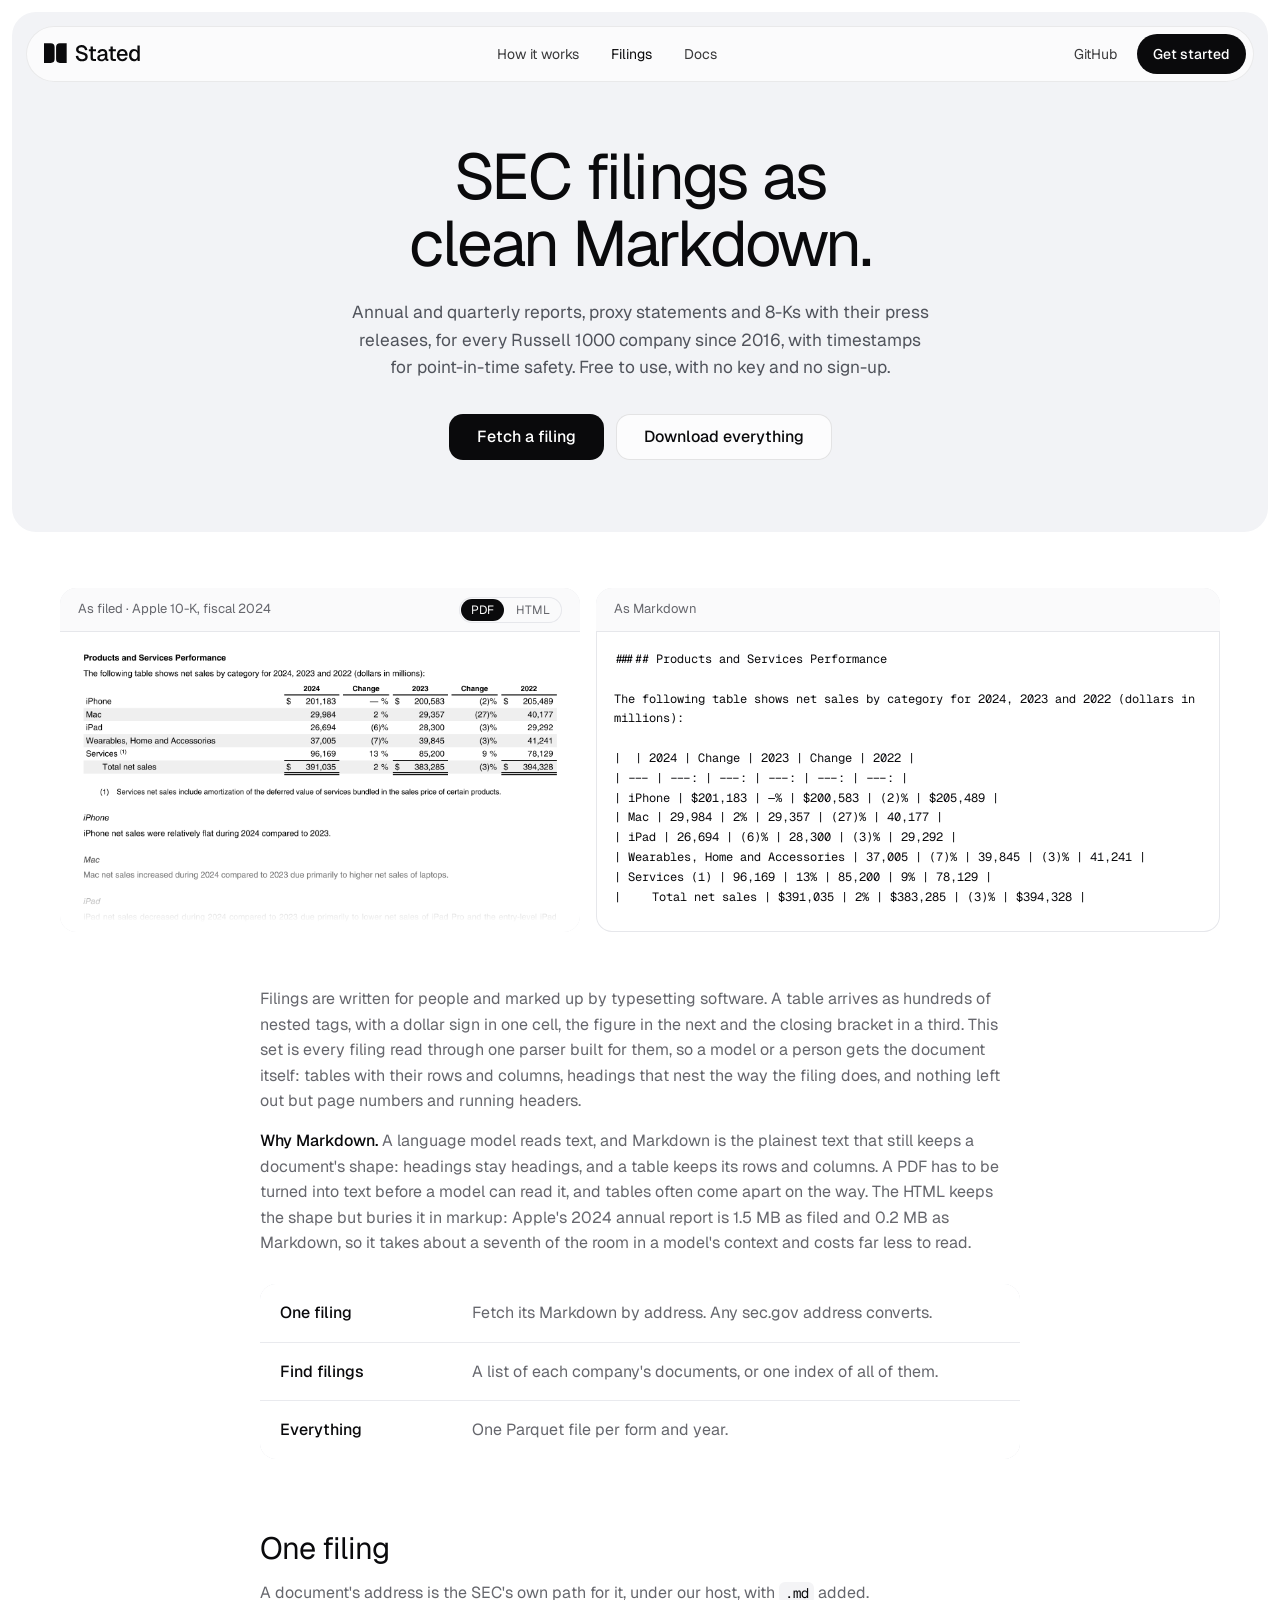
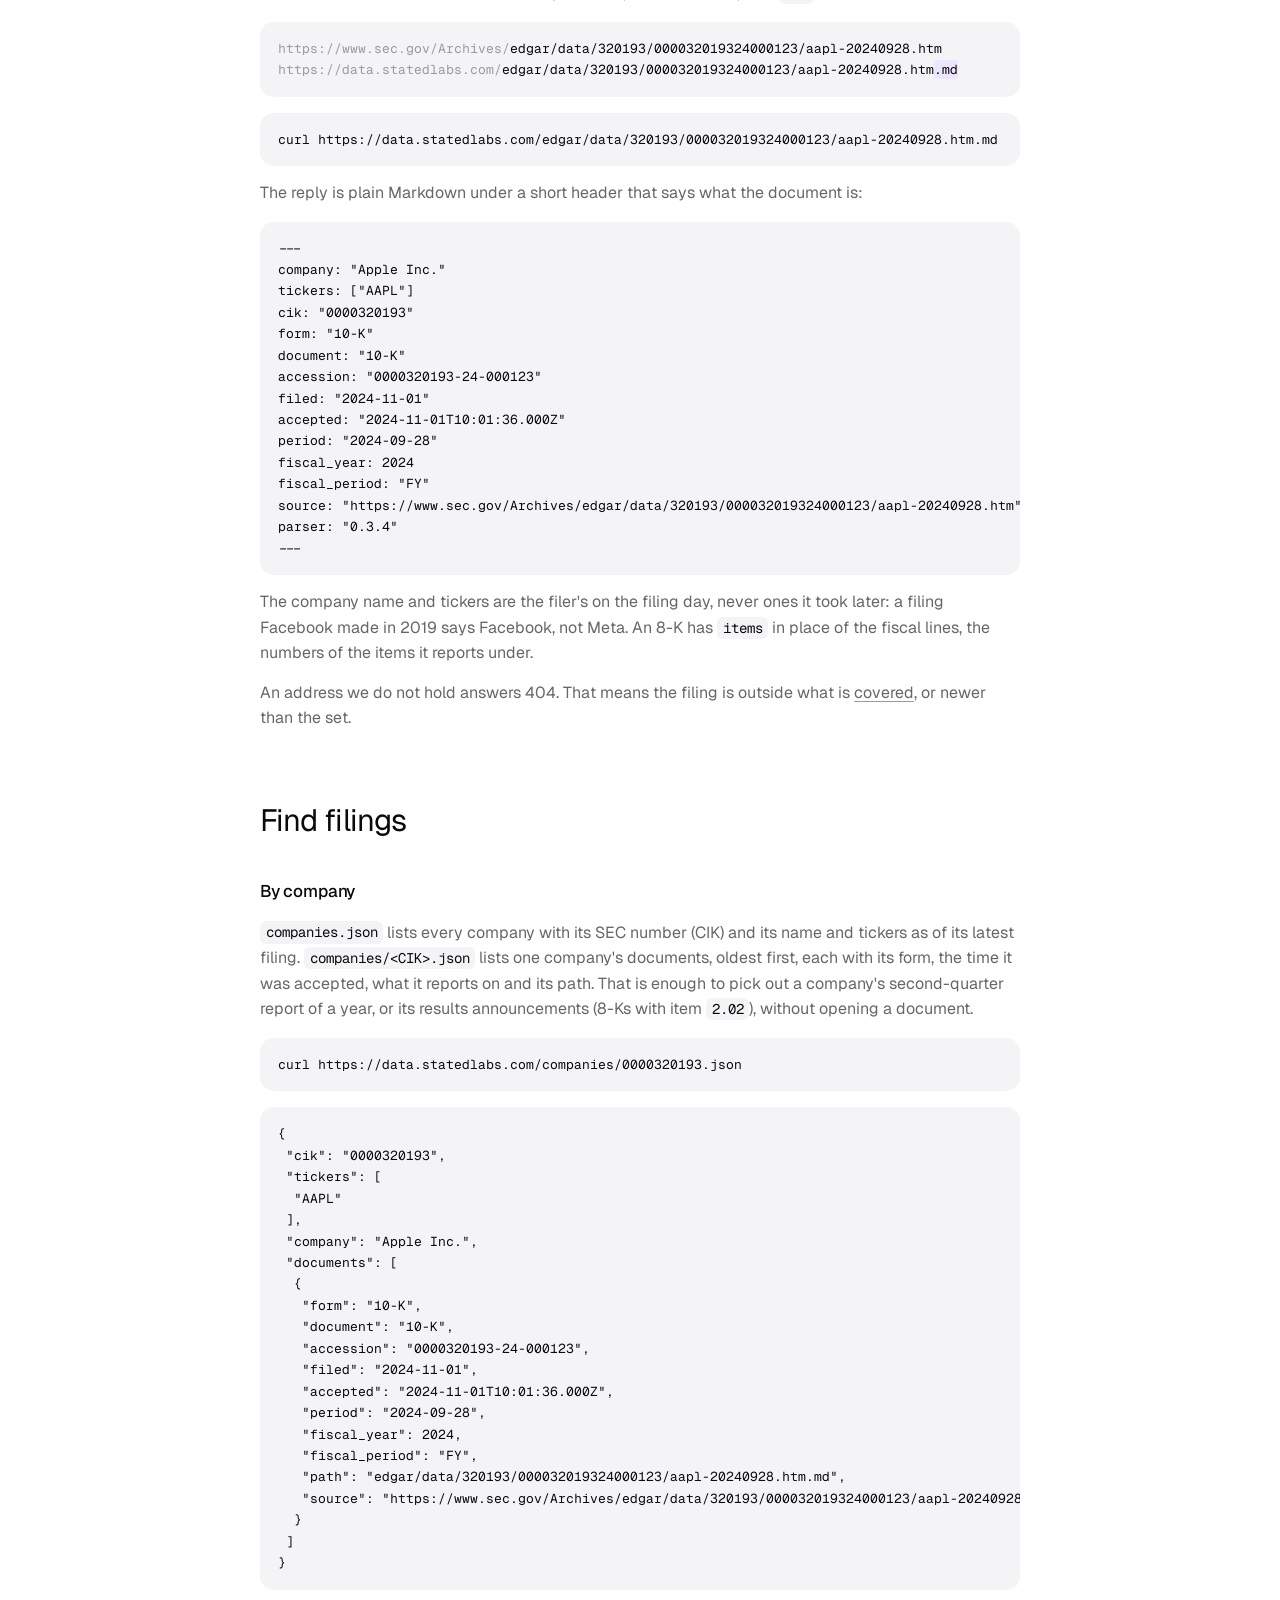
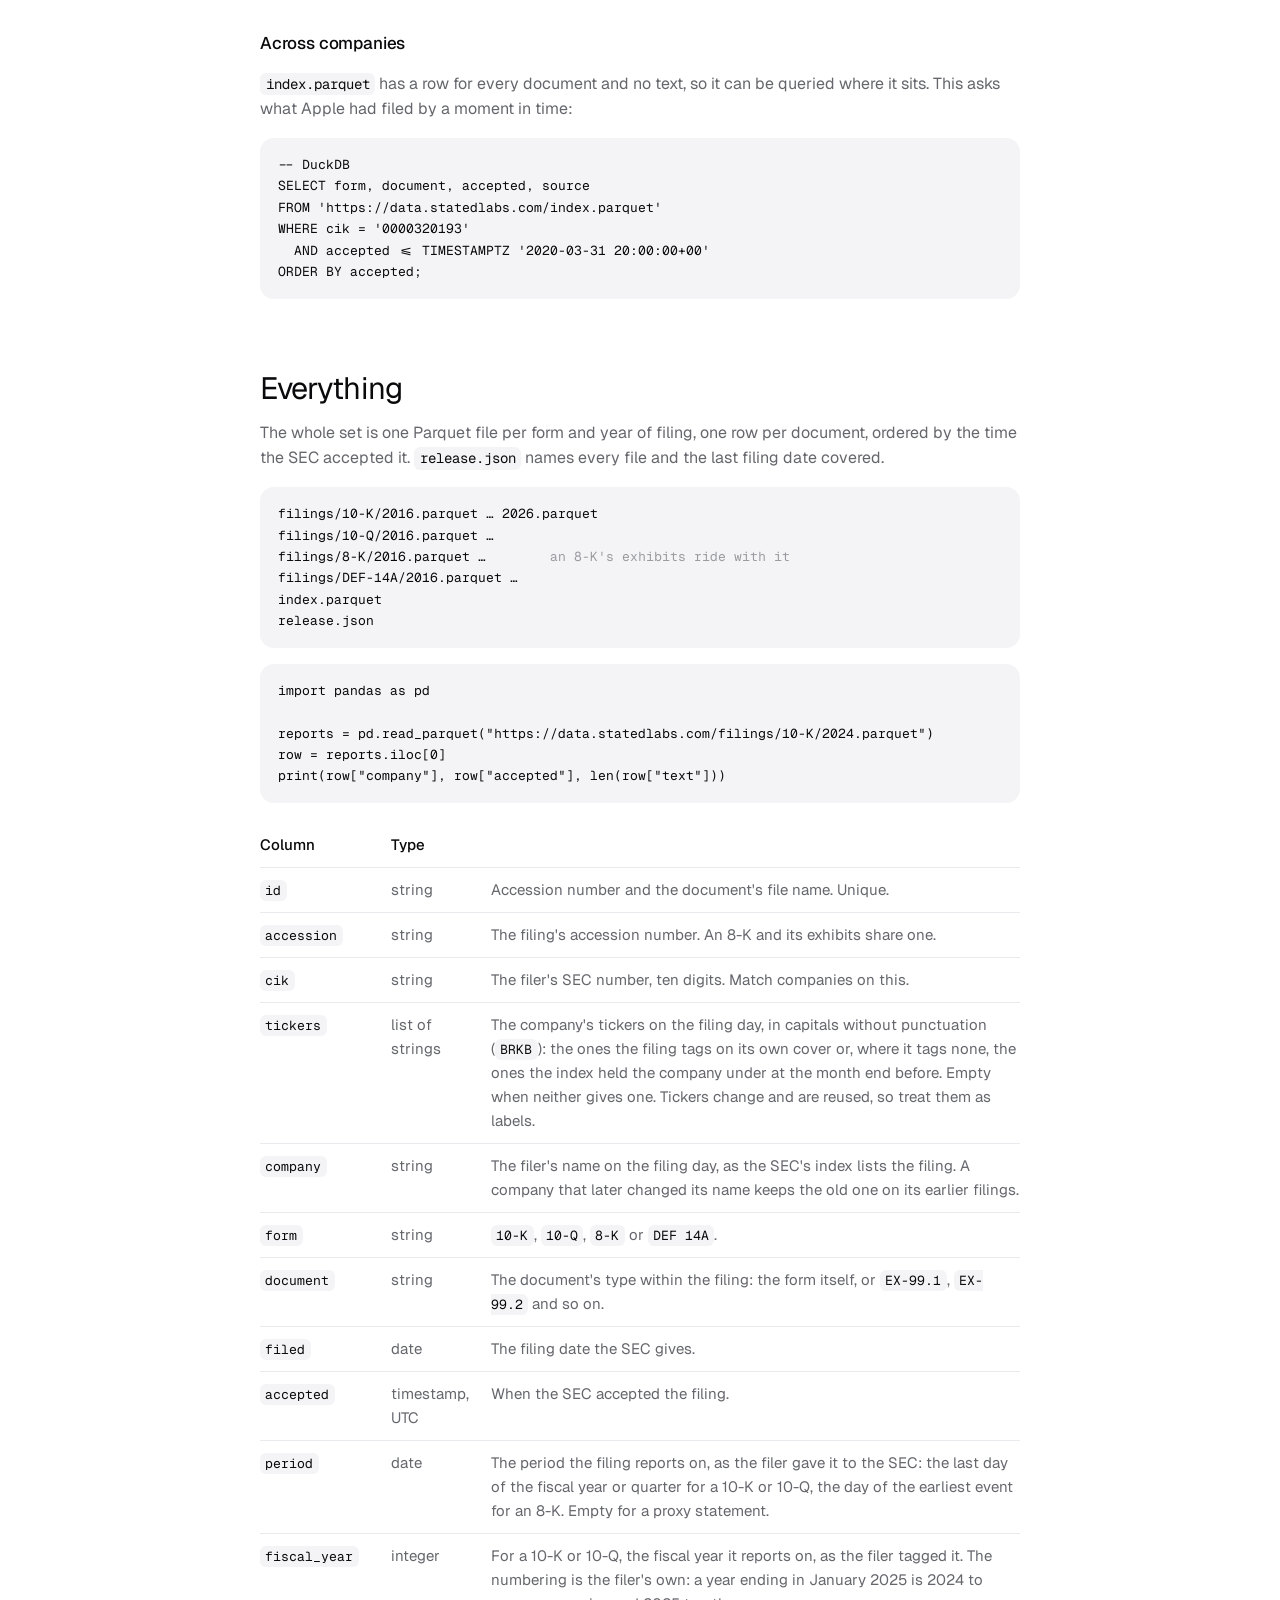
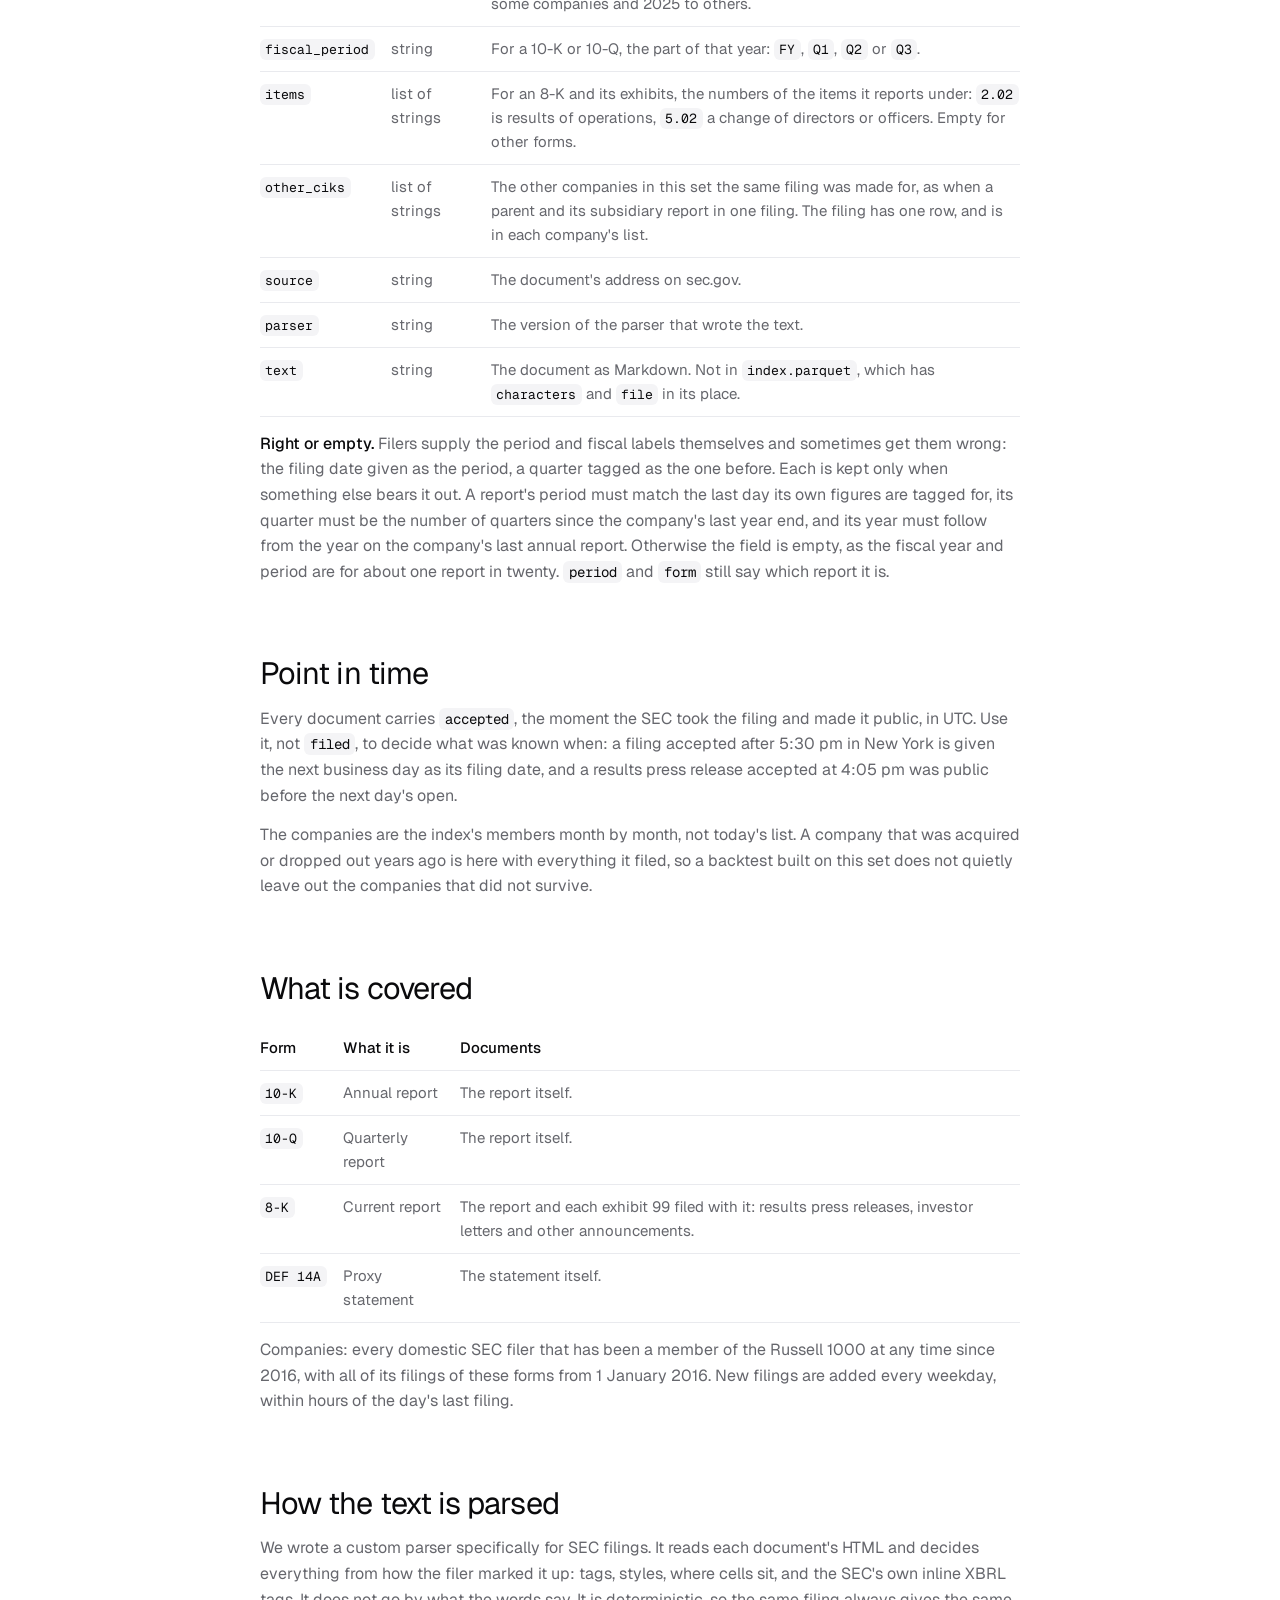
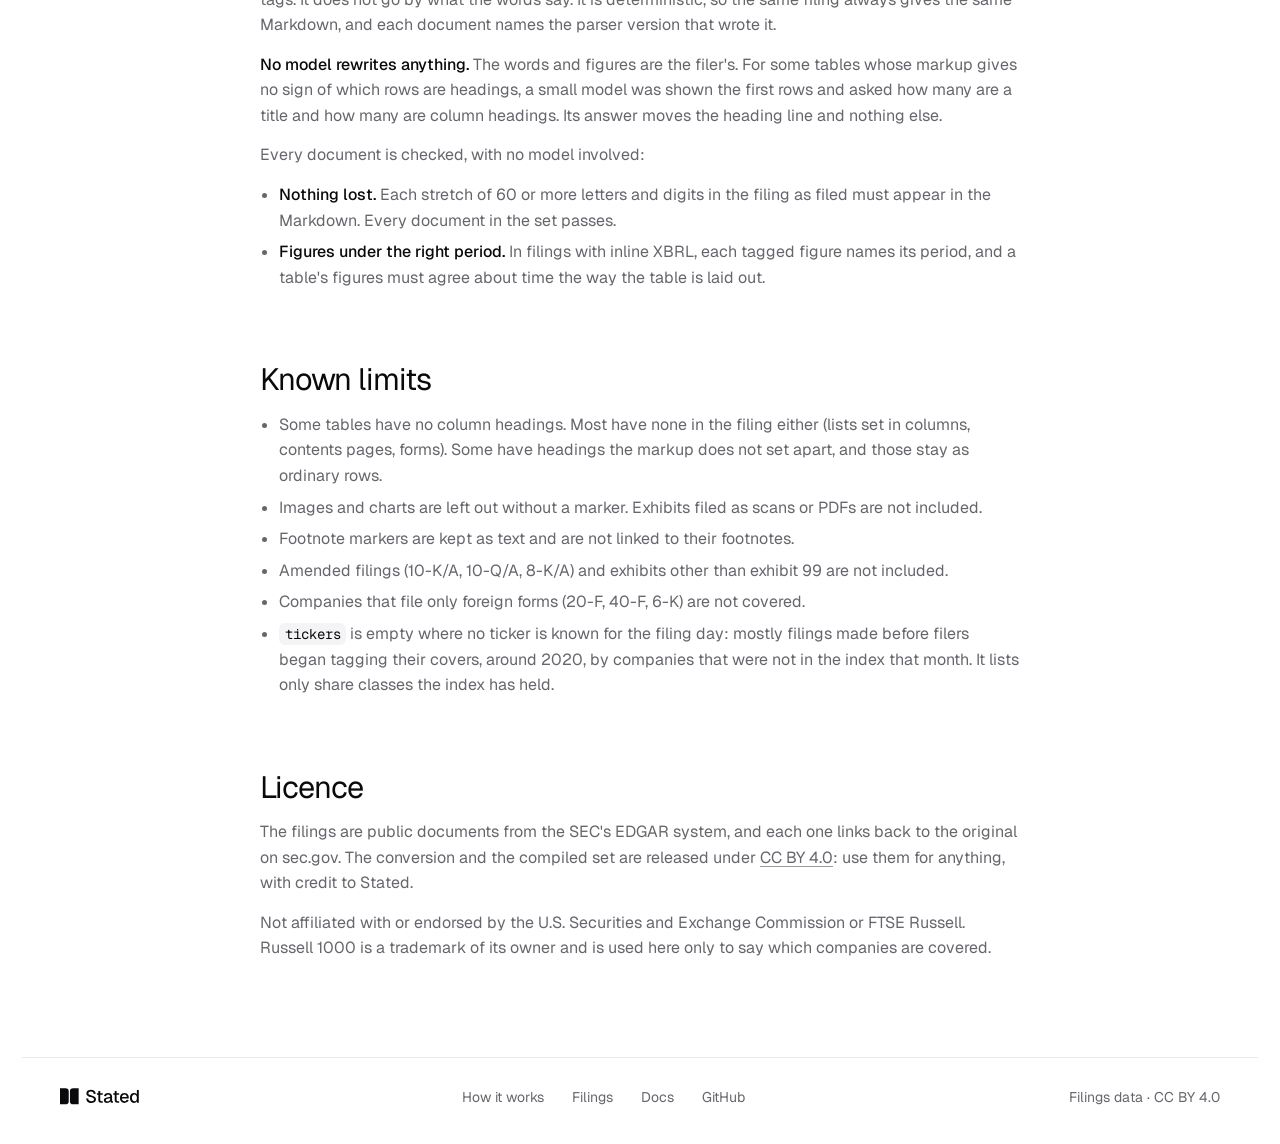
==== commit 7fc2b2dc: "Filings page: the period, fiscal labels, 8-K items and joint filings The filings set now says what e" ====
--- a/site/filings/index.html
+++ b/site/filings/index.html
@@ -213,15 +213,18 @@
 accession: "0000320193-24-000123"
 filed: "2024-11-01"
 accepted: "2024-11-01T10:01:36.000Z"
+period: "2024-09-28"
+fiscal_year: 2024
+fiscal_period: "FY"
 source: "https://www.sec.gov/Archives/edgar/data/320193/000032019324000123/aapl-20240928.htm"
 parser: "0.3.4"
 ---</pre>
-  <p>The company name and tickers are the filer's on the filing day, never ones it took later: a filing Facebook made in 2019 says Facebook, not Meta.</p>
+  <p>The company name and tickers are the filer's on the filing day, never ones it took later: a filing Facebook made in 2019 says Facebook, not Meta. An 8-K has <code>items</code> in place of the fiscal lines, the numbers of the items it reports under.</p>
   <p>An address we do not hold answers 404. That means the filing is outside what is <a href="#covered">covered</a>, or newer than the set.</p>
 
   <h2 id="find">Find filings</h2>
   <h3>By company</h3>
-  <p><code>companies.json</code> lists every company with its SEC number (CIK) and its name and tickers as of its latest filing. <code>companies/&lt;CIK&gt;.json</code> lists one company's documents, oldest first, each with its form, the time it was accepted and its path.</p>
+  <p><code>companies.json</code> lists every company with its SEC number (CIK) and its name and tickers as of its latest filing. <code>companies/&lt;CIK&gt;.json</code> lists one company's documents, oldest first, each with its form, the time it was accepted, what it reports on and its path. That is enough to pick out a company's second-quarter report of a year, or its results announcements (8-Ks with item <code>2.02</code>), without opening a document.</p>
 <pre class="wrap">curl https://data.statedlabs.com/companies/0000320193.json</pre>
 <pre>{
  "cik": "0000320193",
@@ -236,6 +239,9 @@
    "accession": "0000320193-24-000123",
    "filed": "2024-11-01",
    "accepted": "2024-11-01T10:01:36.000Z",
+   "period": "2024-09-28",
+   "fiscal_year": 2024,
+   "fiscal_period": "FY",
    "path": "edgar/data/320193/000032019324000123/aapl-20240928.htm.md",
    "source": "https://www.sec.gov/Archives/edgar/data/320193/000032019324000123/aapl-20240928.htm"
   }
@@ -276,12 +282,19 @@
         <tr><td><code>document</code></td><td>string</td><td>The document's type within the filing: the form itself, or <code>EX-99.1</code>, <code>EX-99.2</code> and so on.</td></tr>
         <tr><td><code>filed</code></td><td>date</td><td>The filing date the SEC gives.</td></tr>
         <tr><td><code>accepted</code></td><td>timestamp, UTC</td><td>When the SEC accepted the filing.</td></tr>
+        <tr><td><code>period</code></td><td>date</td><td>The period the filing reports on, as the filer gave it to the SEC: the last day of the fiscal year or quarter for a 10-K or 10-Q, the day of the earliest event for an 8-K. Empty for a proxy statement.</td></tr>
+        <tr><td><code>fiscal_year</code></td><td>integer</td><td>For a 10-K or 10-Q, the fiscal year it reports on, as the filer tagged it. The numbering is the filer's own: a year ending in January 2025 is 2024 to some companies and 2025 to others.</td></tr>
+        <tr><td><code>fiscal_period</code></td><td>string</td><td>For a 10-K or 10-Q, the part of that year: <code>FY</code>, <code>Q1</code>, <code>Q2</code> or <code>Q3</code>.</td></tr>
+        <tr><td><code>items</code></td><td>list of strings</td><td>For an 8-K and its exhibits, the numbers of the items it reports under: <code>2.02</code> is results of operations, <code>5.02</code> a change of directors or officers. Empty for other forms.</td></tr>
+        <tr><td><code>other_ciks</code></td><td>list of strings</td><td>The other companies in this set the same filing was made for, as when a parent and its subsidiary report in one filing. The filing has one row, and is in each company's list.</td></tr>
         <tr><td><code>source</code></td><td>string</td><td>The document's address on sec.gov.</td></tr>
         <tr><td><code>parser</code></td><td>string</td><td>The version of the parser that wrote the text.</td></tr>
         <tr><td><code>text</code></td><td>string</td><td>The document as Markdown. Not in <code>index.parquet</code>, which has <code>characters</code> and <code>file</code> in its place.</td></tr>
       </tbody>
     </table>
   </div>
+
+  <p><strong>Right or empty.</strong> Filers supply the period and fiscal labels themselves and sometimes get them wrong: the filing date given as the period, a quarter tagged as the one before. Each is kept only when something else bears it out. A report's period must match the last day its own figures are tagged for, its quarter must be the number of quarters since the company's last year end, and its year must follow from the year on the company's last annual report. Otherwise the field is empty, as the fiscal year and period are for about one report in twenty. <code>period</code> and <code>form</code> still say which report it is.</p>
 
   <h2 id="time">Point in time</h2>
   <p>Every document carries <code>accepted</code>, the moment the SEC took the filing and made it public, in UTC. Use it, not <code>filed</code>, to decide what was known when: a filing accepted after 5:30 pm in New York is given the next business day as its filing date, and a results press release accepted at 4:05 pm was public before the next day's open.</p>
